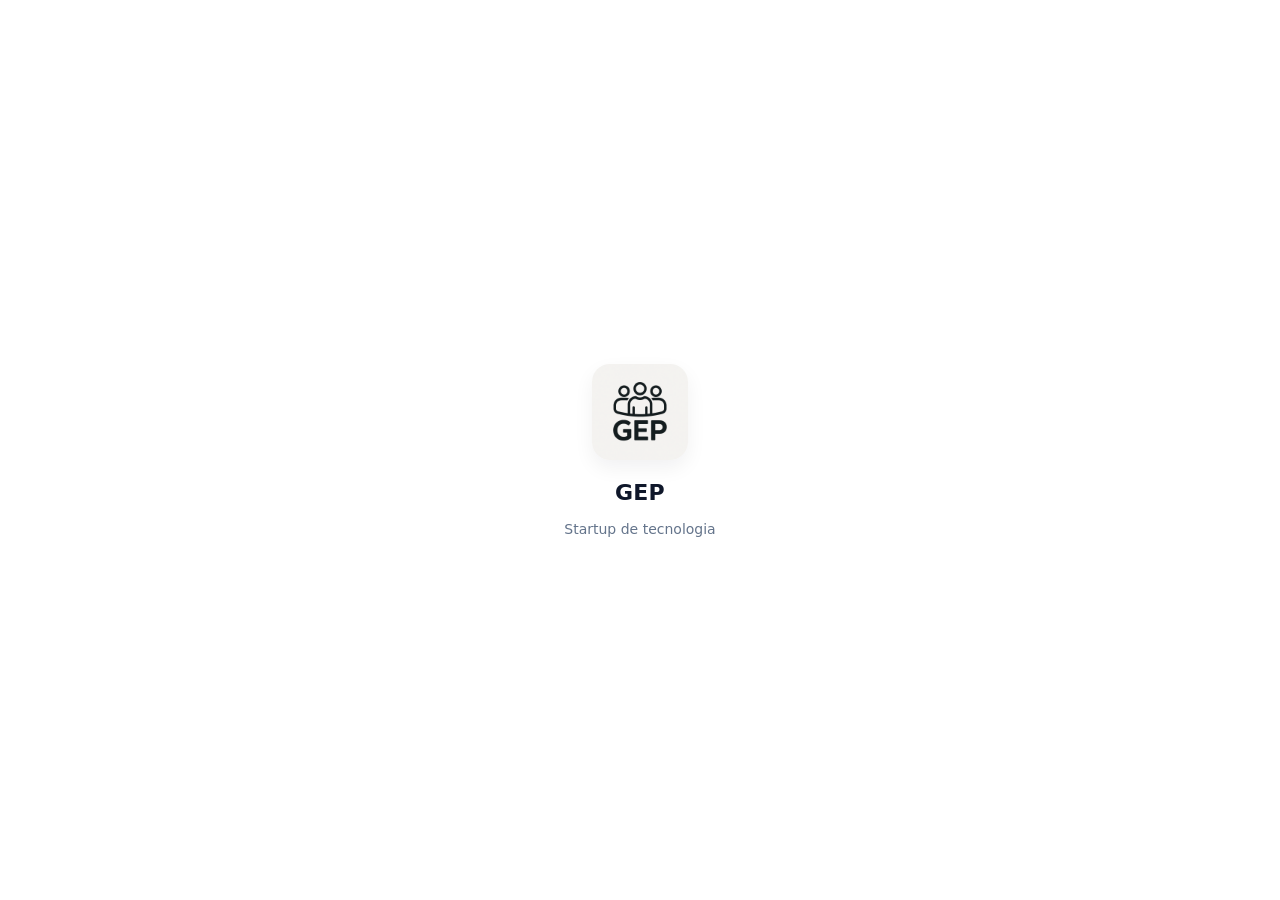
==== index.html @ e5775a27 "Criando layout inicial da GEP Layout simples com logo e CSS separado." ====
<!doctype html>
<html lang="pt-BR">
<head>
  <meta charset="utf-8" />
  <meta name="viewport" content="width=device-width,initial-scale=1" />
  <title>GEP</title>
  <link rel="stylesheet" href="gep-style.css">
</head>
<body>
  <div class="wrap">
    <div class="placeholder">
      <img src="logo.png" alt="GEP logo" class="logo-img">
      <h1 class="brand-name">GEP</h1>
      <p class="subtitle">Startup de tecnologia</p>
    </div>
  </div>
</body>
</html>
---- gep-style.css ----
/* gep-style.css */
*{box-sizing:border-box;margin:0;padding:0}
html,body{height:100%;font-family:Inter, system-ui, -apple-system, 'Segoe UI', Roboto, Arial, sans-serif;background:#ffffff;color:#0f172a}
.wrap{height:100vh;display:flex;align-items:center;justify-content:center;padding:20px}
.placeholder{display:flex;flex-direction:column;align-items:center;gap:14px;text-align:center}

.logo-img{
  width:96px;
  height:96px;
  border-radius:18px;
  object-fit:cover;
  display:block;
  box-shadow: 0 8px 20px rgba(15,23,42,0.06);
}


.brand-name{font-size:22px;letter-spacing:0.2px;margin-top:6px}
.subtitle{color:#64748b;font-size:14px;margin-top:2px}

/* responsividade */
@media (max-width:420px){
  .logo-img{width:76px;height:76px}
  .brand-name{font-size:20px}
  .subtitle{font-size:13px}
}
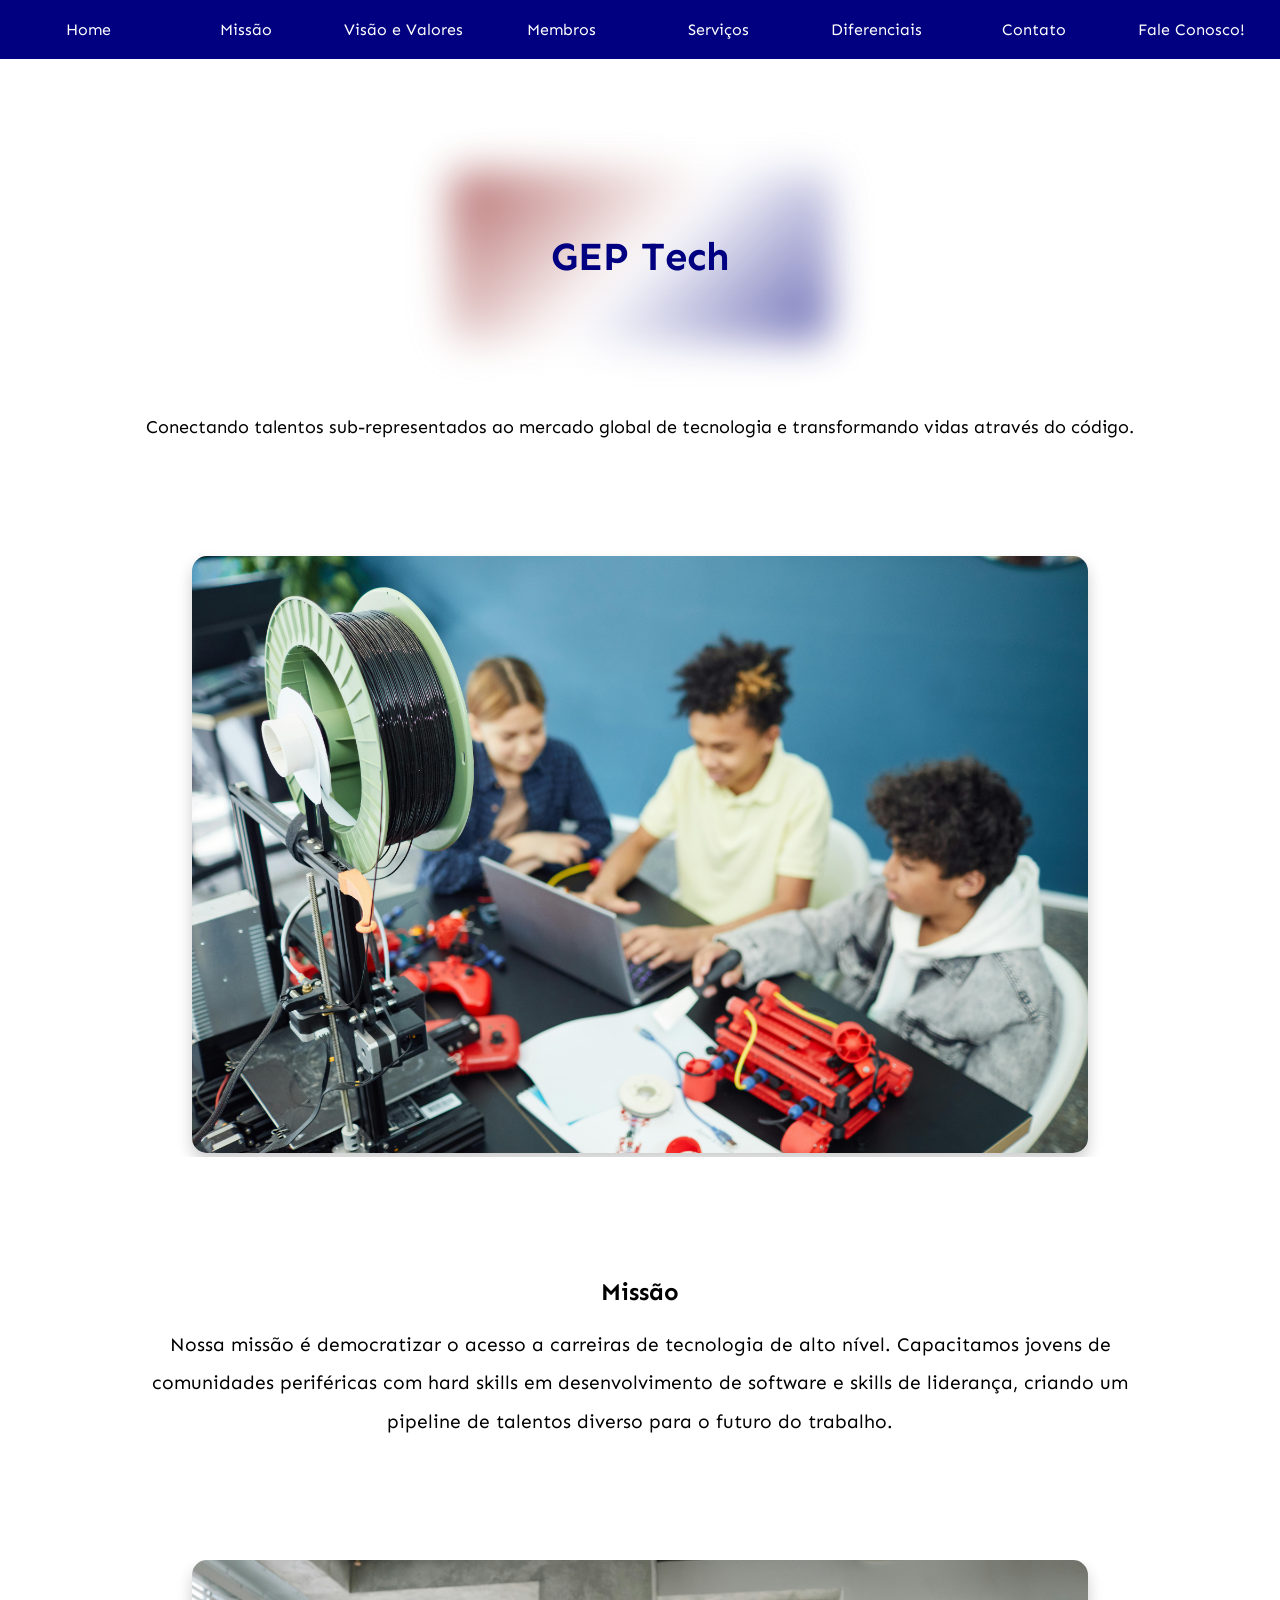
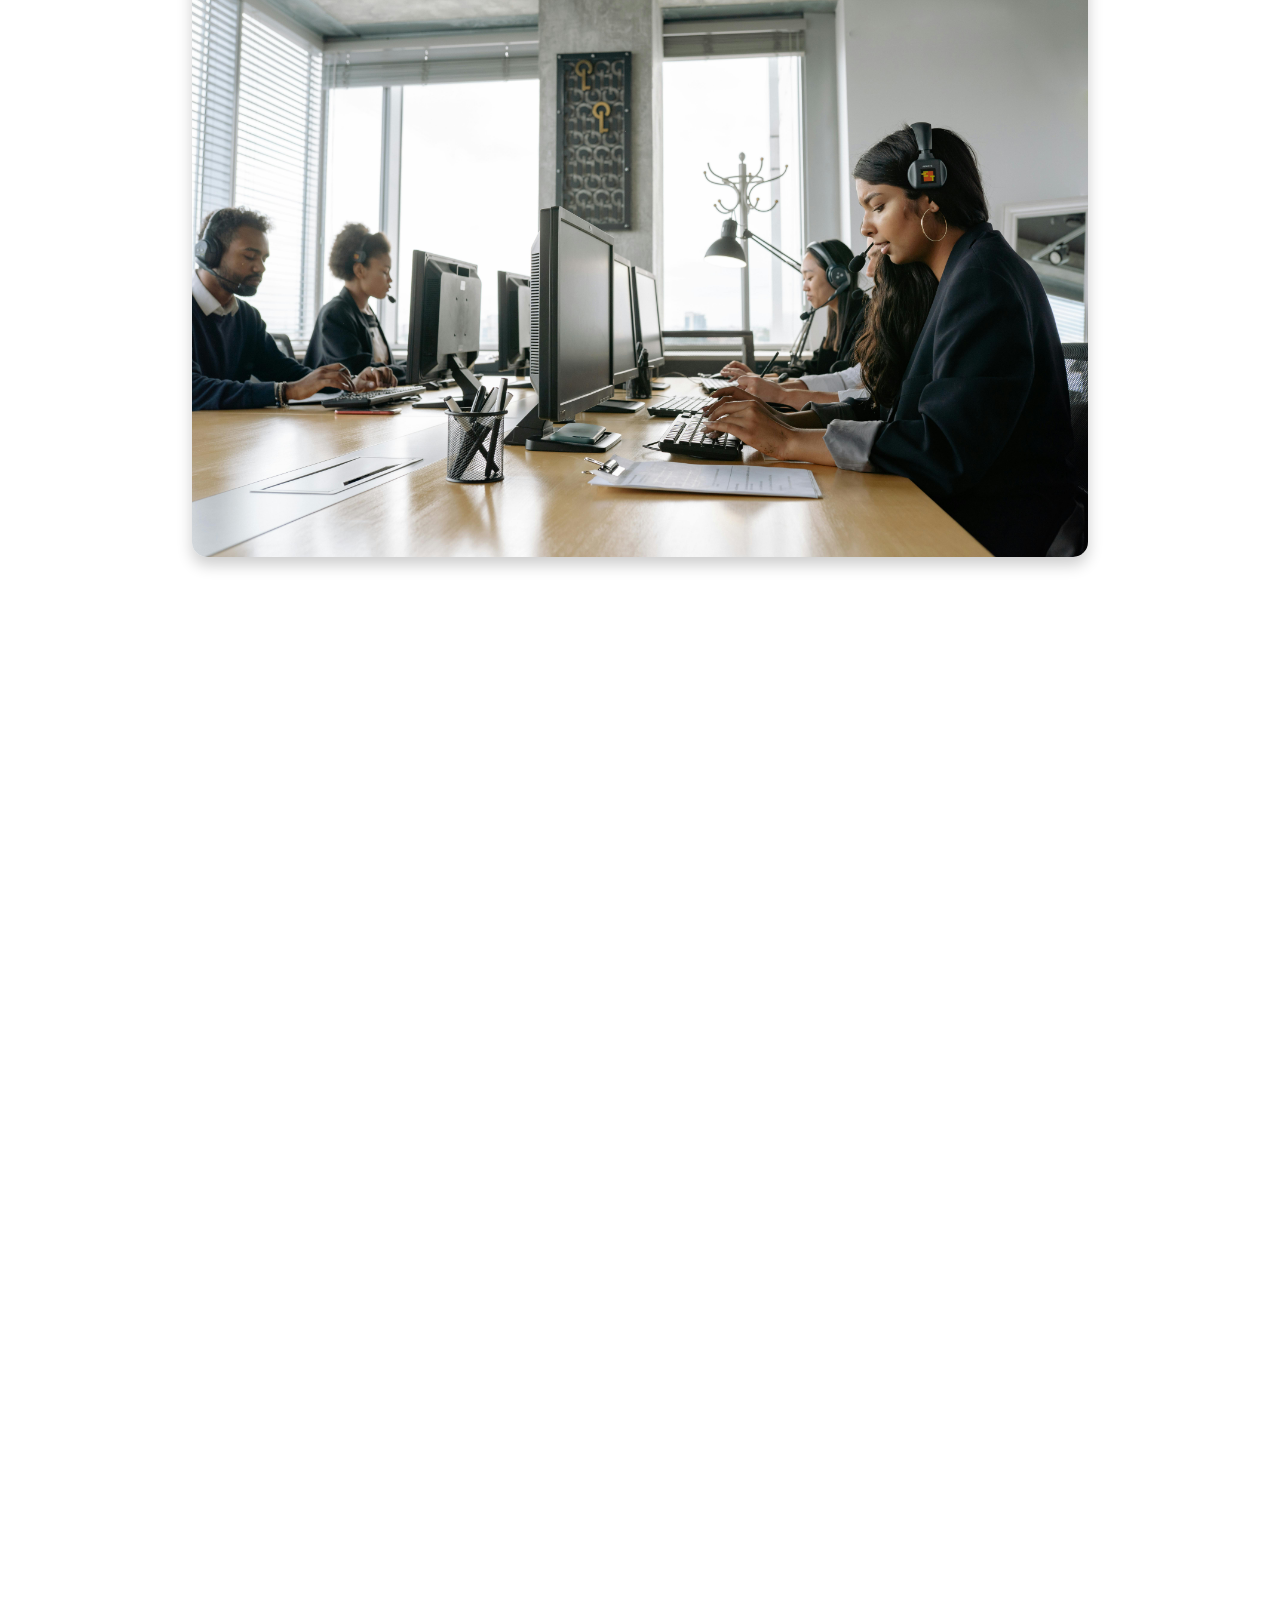
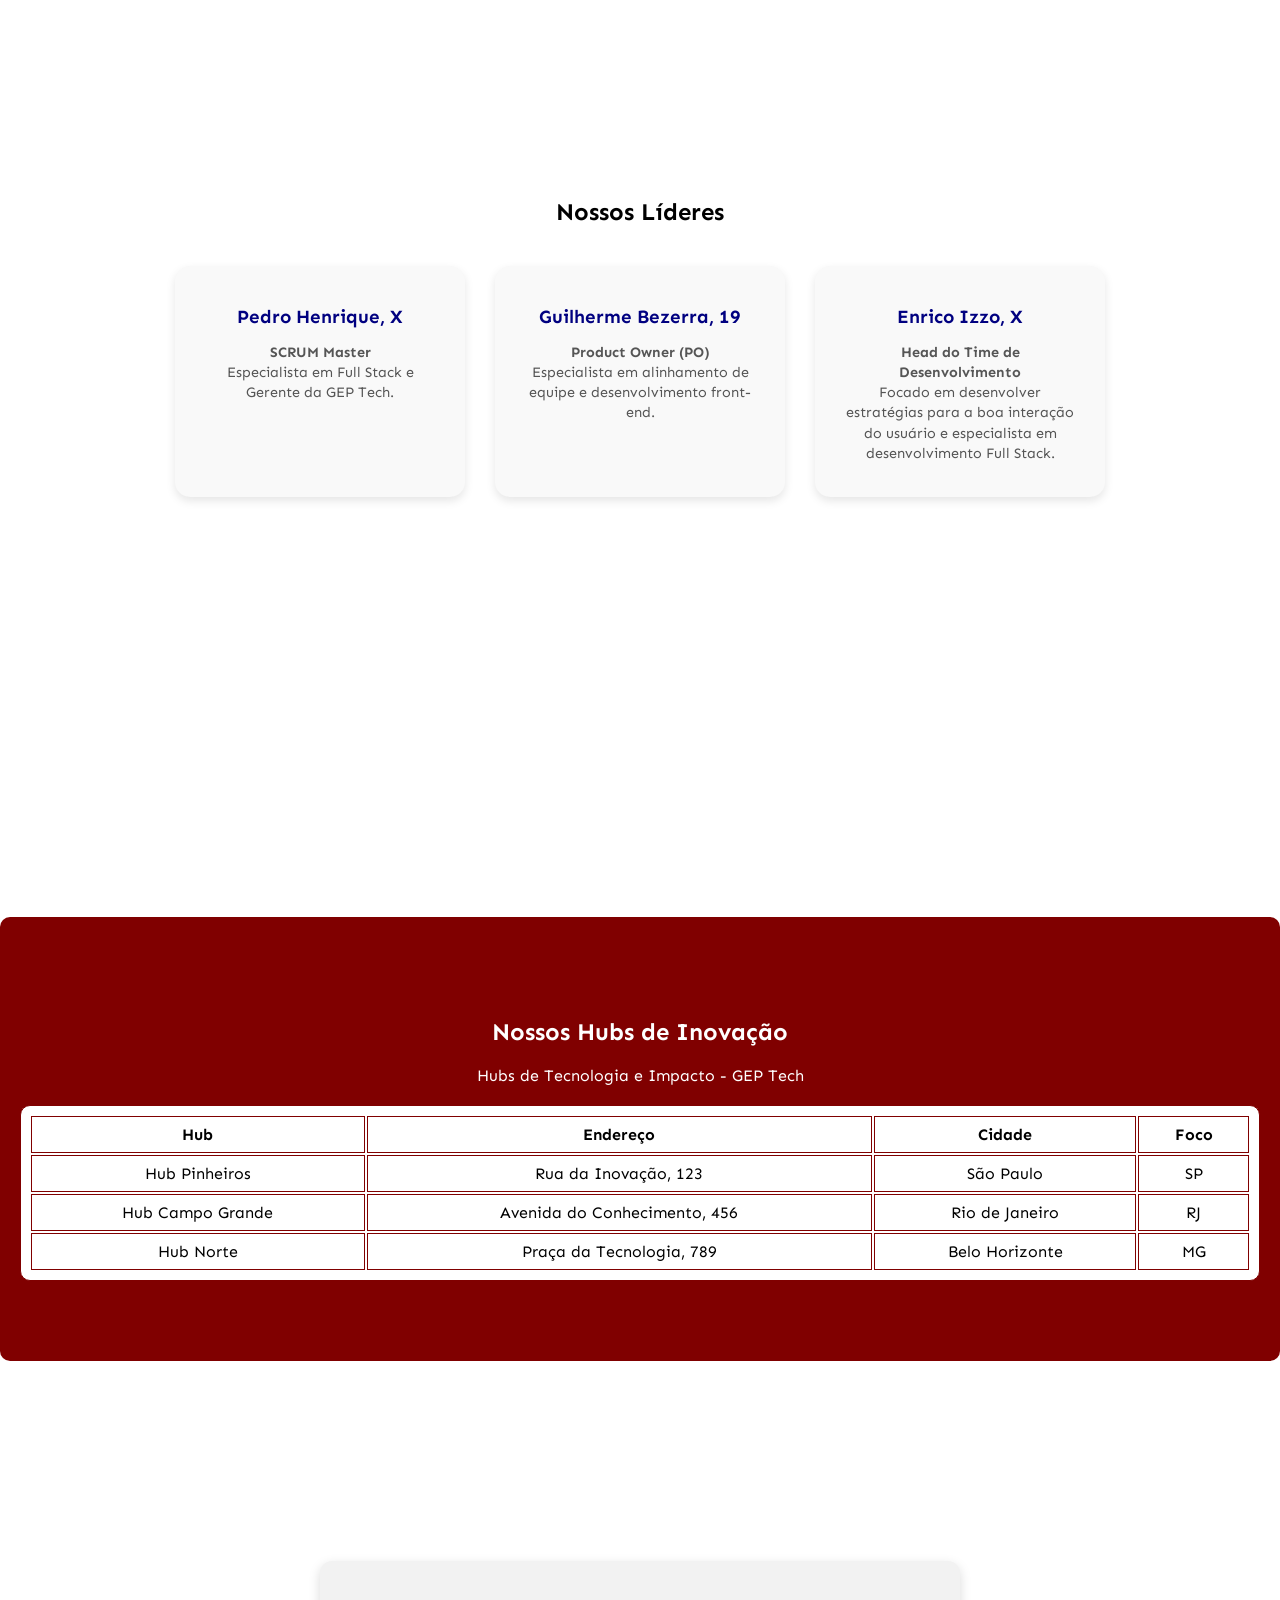
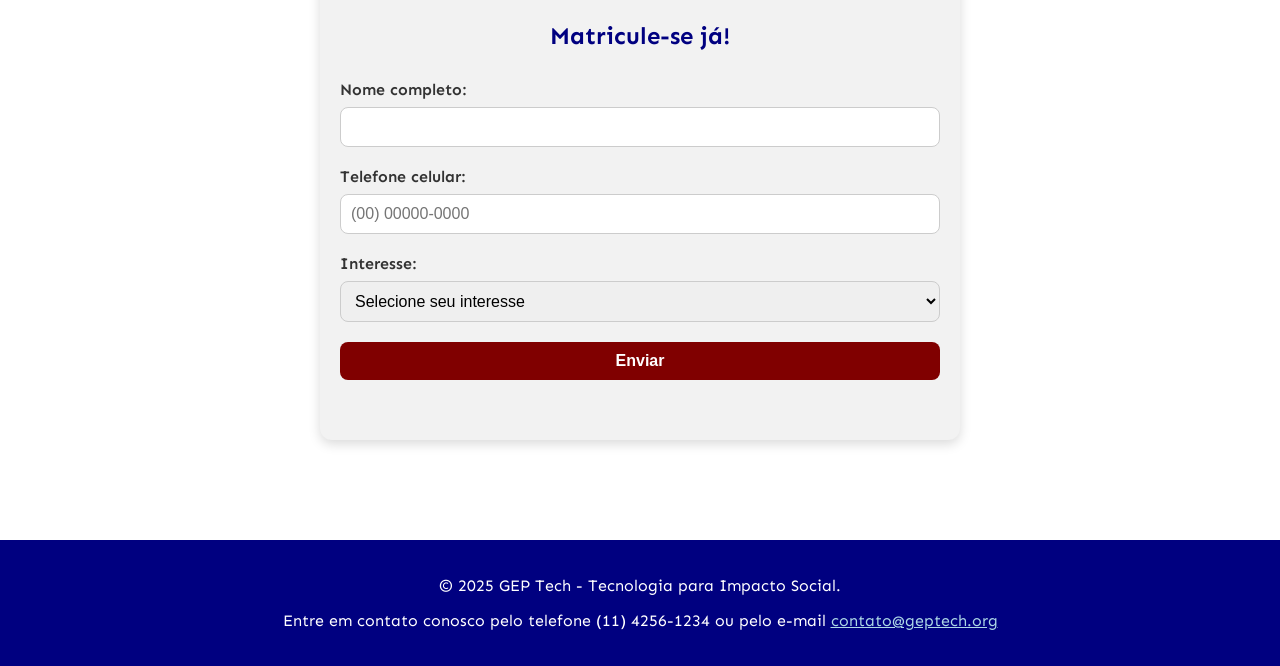
==== commit db7715e5: "Adição do PHP no backend Atualizações feitas no front-end, para a identificação de nossos valores e " ====
--- a/index.html
+++ b/index.html
@@ -1,18 +1,163 @@
-<!doctype html>
-<html lang="pt-BR">
+<!DOCTYPE html>
+<html lang="pt-br">
+
 <head>
-  <meta charset="utf-8" />
-  <meta name="viewport" content="width=device-width,initial-scale=1" />
-  <title>GEP</title>
-  <link rel="stylesheet" href="gep-style.css">
+    <meta charset="UTF-8" />
+    <meta name="viewport" content="width=device-width, initial-scale=1" />
+    <link href="https://fonts.googleapis.com/css2?family=Sen:wght@400..800&display=swap" rel="stylesheet" />
+    <link rel="stylesheet" href="estilos/css.css" />
+    <link rel="icon" href="imagens/logo.png" />
+    <title>GEP Tech</title>
 </head>
+
 <body>
-  <div class="wrap">
-    <div class="placeholder">
-      <img src="logo.png" alt="GEP logo" class="logo-img">
-      <h1 class="brand-name">GEP</h1>
-      <p class="subtitle">Startup de tecnologia</p>
-    </div>
-  </div>
+    <nav>
+        <ul>
+            <li><a href="#top">Home</a></li>
+            <li><a href="#mis">Missão</a></li>
+            <li><a href="#vis">Visão e Valores</a></li>
+            <li><a href="#mem">Membros</a></li>
+            <li><a href="#nos">Serviços</a></li>
+            <li><a href="#por">Diferenciais</a></li>
+            <li><a href="#con">Contato</a></li>
+            <li><a href="#formcontato">Fale Conosco!</a></li>
+        </ul>
+    </nav>
+    <main>
+        <header class="mainHeader" id="top">
+            <h1 class="tituloDecor">GEP Tech</h1>
+            <p>Conectando talentos sub-representados ao mercado global de tecnologia e transformando vidas através do
+                código.</p>
+        </header>
+
+        <section class="container">
+            <img src="imagens/imagem1.jpg" alt="Estudantes GEP" class="imgCheia">
+        </section>
+
+        <section class="txt fadeIn" id="mis">
+            <h2>Missão</h2>
+            <p>Nossa missão é democratizar o acesso a carreiras de tecnologia de alto nível. Capacitamos jovens de
+                comunidades periféricas com hard skills em desenvolvimento de software e skills de liderança, criando um
+                pipeline de talentos diverso para o futuro do trabalho.</p>
+        </section>
+
+        <section class="container">
+            <img src="imagens/imagem2.jpg" alt="Equipe GEP" class="imgCheia">
+        </section>
+
+        <div class="txt fadeIn" id="vis">
+            <h2>Visão</h2>
+            <p>Nós da GEP Tech seremos a maior plataforma de mobilidade social através da tecnologia na América Latina
+                até 2030. Comprometidos com o trabalho decente e inovação, construímos pontes sólidas entre o potencial
+                humano inexplorado e as oportunidades da economia digital global.</p>
+            <div class="carrosselCont">
+                <button class="btnAnt" aria-label="Anterior">◀</button>
+                <div class="carrosselVideos"></div>
+                <button class="btnProx" aria-label="Próximo">▶</button>
+            </div>
+        </div>
+
+        <div class="txt fadeIn" id="val">
+            <h2>Nossos Valores</h2>
+            <p><strong>Impacto Real:</strong>
+                Medimos sucesso por vidas transformadas.</p>
+            <p><strong>Inovação Inclusiva:</strong>
+                Tecnologia feita por todos, para todos.</p>
+            <p><strong>Comunidade:</strong>
+                Crescemos juntos, ninguém fica para trás.</p>
+        </div>
+
+        <section class="txt fadeIn" id="mem">
+            <h2>Nossos Líderes</h2>
+            <div class="membros-grid">
+                <div class="membro-card">
+                    <h3>Pedro Henrique, X</h3>
+                    <p><strong>SCRUM Master</strong><br>Especialista em Full Stack e Gerente da GEP Tech.</p>
+                </div>
+                <div class="membro-card">
+                    <h3>Guilherme Bezerra, 19</h3>
+                    <p><strong>Product Owner (PO)</strong><br>Especialista em alinhamento de equipe e desenvolvimento
+                        front-end.</p>
+                </div>
+                <div class="membro-card">
+                    <h3>Enrico Izzo, X</h3>
+                    <p><strong>Head do Time de Desenvolvimento</strong><br>Focado em desenvolver estratégias para a boa
+                        interação do usuário e especialista em desenvolvimento Full Stack.</p>
+                </div>
+            </div>
+        </section>
+
+        <div id="con" class="contato">
+            <h2>Nossos Hubs de Inovação</h2>
+            <table>
+                <caption>Hubs de Tecnologia e Impacto - GEP Tech</caption>
+                <tr>
+                    <th>Hub</th>
+                    <th>Endereço</th>
+                    <th>Cidade</th>
+                    <th>Foco</th>
+                </tr>
+                <tr>
+                    <td>Hub Pinheiros</td>
+                    <td>Rua da Inovação, 123</td>
+                    <td>São Paulo</td>
+                    <td>SP</td>
+                </tr>
+                <tr>
+                    <td>Hub Campo Grande</td>
+                    <td>Avenida do Conhecimento, 456</td>
+                    <td>Rio de Janeiro</td>
+                    <td>RJ</td>
+                </tr>
+                <tr>
+                    <td>Hub Norte</td>
+                    <td>Praça da Tecnologia, 789</td>
+                    <td>Belo Horizonte</td>
+                    <td>MG</td>
+                </tr>
+            </table>
+        </div>
+        <div class="formCont fadeIn" id="formcontato">
+            <h2>Matricule-se já!</h2>
+            <form action="submit.php" method="post">
+                <label for="nome">Nome completo:</label>
+                <input type="text" id="nome" name="nome" required>
+
+                <label for="telefone">Telefone celular:</label>
+                <input type="tel" id="telefone" name="telefone" placeholder="(00) 00000-0000" required>
+
+                <label for="unidade">Interesse:</label>
+                <select id="unidade" name="unidade" required>
+                    <option value="">Selecione seu interesse</option>
+                    <option value="parceria">Quero ser Parceiro/Investidor</option>
+                    <option value="aluno">Quero ser Aluno</option>
+                    <option value="mentor">Quero ser Mentor Voluntário</option>
+                </select>
+
+                <button type="submit" id="btnform">Enviar</button>
+            </form>
+        </div>
+        <footer>
+            <p>&copy; 2025 GEP Tech - Tecnologia para Impacto Social.</p>
+            <p>Entre em contato conosco pelo telefone (11) 4256-1234 ou pelo e-mail <a href="mailto:contato@geptech.org"
+                    class="emailLink">contato@geptech.org</a></p>
+        </footer>
+
+        <button id="topBtn" title="Voltar ao topo">↑</button>
+        <script src="scripts/jscript.js"></script>
+
+        <!-- Mensagens de sucesso/erro após envio -->
+        <script>
+          const params = new URLSearchParams(window.location.search);
+          if (params.get('success') === '1') {
+            alert('Formulário enviado com sucesso! Entraremos em contato em breve.');
+            history.replaceState(null, '', location.pathname);
+          }
+          if (params.get('error')) {
+            alert(decodeURIComponent(params.get('error')));
+            history.replaceState(null, '', location.pathname);
+          }
+        </script>
 </body>
+
 </html>
--- a/estilos/css.css
+++ b/estilos/css.css
@@ -0,0 +1,408 @@
+html,
+body {
+    font-family: 'Sen', sans-serif;
+    margin: 0;
+    padding: 0;
+}
+
+main {
+    padding-top: 55px;
+}
+
+nav {
+    position: fixed;
+    top: 0;
+    left: 0;
+    width: 100%;
+    z-index: 1000;
+}
+
+nav ul {
+    list-style: none;
+    display: flex;
+    flex-wrap: wrap;
+    justify-content: center;
+    background-color: navy;
+    padding: 15px;
+    margin: 0;
+    gap: 10px;
+}
+
+nav ul li {
+    flex: 1;
+    text-align: center;
+}
+
+nav ul li a {
+    color: white;
+    text-decoration: none;
+    padding: 5px 10px;
+    display: inline-block;
+}
+
+nav ul li a:hover {
+    background-color: lightskyblue;
+    color: whitesmoke;
+    box-shadow: 0 0 10px whitesmoke;
+    border-radius: 5px;
+    transition: all 0.3s ease;
+}
+
+.mainHeader {
+    text-align: center;
+    padding: 100px;
+}
+
+.tituloDecor {
+    position: relative;
+    display: inline-block;
+    padding: 50px 60px;
+    color: navy;
+    font-weight: bold;
+    font-size: 2.5em;
+    z-index: 1;
+}
+
+.tituloDecor::before {
+    content: "";
+    position: absolute;
+    top: -10px;
+    left: -40px;
+    right: -40px;
+    bottom: -10px;
+    background: linear-gradient(135deg, maroon, white, navy);
+    z-index: -1;
+    filter: blur(20px);
+    opacity: 0.6;
+    border-radius: 15px;
+    animation: pulseGlow 4s infinite;
+}
+
+@keyframes pulseGlow {
+
+    0%,
+    100% {
+        transform: scale(1);
+        opacity: 0.6;
+    }
+
+    50% {
+        transform: scale(1.05);
+        opacity: 0.9;
+    }
+}
+
+.mainHeader p {
+    padding-top: 40px;
+    color: black;
+    font-size: large;
+}
+
+.container {
+    width: 70vw;
+    margin: 0 auto;
+    padding: 0;
+    text-align: center;
+}
+
+.imgCheia {
+    width: 100%;
+    height: auto;
+    border-radius: 15px;
+    box-shadow: 0 8px 15px rgba(0, 0, 0, 0.2);
+    transition: transform 0.3s ease, box-shadow 0.3s ease;
+}
+
+.imgCheia:hover {
+    transform: scale(1.05);
+    box-shadow: 0 12px 25px rgba(0, 0, 0, 0.35);
+}
+
+.txt {
+    padding: 100px 40px;
+    background-color: white;
+    color: black;
+    text-align: center;
+}
+
+.txt p {
+    padding: 0 100px;
+    line-height: 2.0;
+    font-size: 1.2em;
+    text-align: center;
+}
+
+.carrosselCont {
+    display: flex;
+    align-items: center;
+    justify-content: center;
+    gap: 15px;
+    margin-top: 30px;
+    margin-bottom: -70px;
+}
+
+.carrosselVideos {
+    width: 420px;
+    min-height: 300px;
+    position: relative;
+    overflow: hidden;
+    border-radius: 10px;
+    padding: 15px;
+    line-height: 0;
+}
+
+.slide {
+    display: flex;
+    flex-direction: column;
+    align-items: center;
+    position: absolute;
+    width: 100%;
+    top: 0;
+    left: 0;
+    opacity: 0;
+    transform: scale(0.95);
+    transition: opacity 0.6s ease-in-out, transform 0.6s ease-in-out;
+    padding: 0;
+    margin: 0;
+    line-height: 0;
+    overflow: hidden;
+}
+
+.slide.ativo {
+    opacity: 1;
+    transform: scale(1);
+    z-index: 1;
+}
+
+.slide video {
+    display: block;
+    width: 100%;
+    height: 225px;
+    object-fit: cover;
+    border-radius: 8px;
+    background-color: black;
+    margin: 0;
+    padding: 0;
+}
+
+.slide p {
+    margin-top: 20px;
+    color: black;
+    font-weight: 600;
+    font-size: large;
+}
+
+.btnAnt,
+.btnProx {
+    background-color: transparent;
+    color: maroon;
+    border: none;
+    font-size: 2.5rem;
+    cursor: pointer;
+    transition: transform 0.2s;
+    margin-bottom: 100px;
+}
+
+.btnAnt:hover,
+.btnProx:hover {
+    transform: scale(1.2);
+    color: navy;
+}
+
+.contato {
+    background-color: maroon;
+    color: white;
+    border-radius: 10px;
+    padding: 80px 20px;
+    text-align: center;
+    margin: 300px auto 200px auto;
+}
+
+caption {
+    color: white;
+    margin-bottom: 20px;
+}
+
+table {
+    width: 100%;
+    border-radius: 10px;
+    border-collapse: separate;
+    background-color: white;
+    color: black;
+}
+
+table,
+th,
+td {
+    border: 1px solid maroon;
+    padding: 8px;
+    text-align: center;
+}
+
+.formCont {
+    background-color: #f2f2f2;
+    padding: 40px 20px;
+    margin: 0 auto 100px auto;
+    max-width: 600px;
+    border-radius: 12px;
+    box-shadow: 0 4px 12px rgba(0, 0, 0, 0.15);
+    text-align: left;
+}
+
+.formCont h2 {
+    text-align: center;
+    color: navy;
+    margin-bottom: 30px;
+}
+
+.formCont label {
+    display: block;
+    margin-bottom: 8px;
+    font-weight: 600;
+    color: #333;
+}
+
+.formCont button,
+.formCont input,
+.formCont select {
+    width: 100%;
+    padding: 10px;
+    margin-bottom: 20px;
+    border: 1px solid #ccc;
+    border-radius: 8px;
+    font-size: 1em;
+    box-sizing: border-box;
+}
+
+.formCont button {
+    background-color: maroon;
+    color: white;
+    font-weight: bold;
+    border: none;
+    cursor: pointer;
+    transition: background-color 0.3s ease;
+}
+
+.formCont button:hover {
+    background-color: navy;
+}
+
+footer {
+    text-align: center;
+    padding: 20px;
+    background-color: navy;
+    color: white;
+}
+
+.emailLink {
+    color: lightblue;
+    text-decoration: underline;
+}
+
+#topBtn {
+    display: none;
+    position: fixed;
+    bottom: 30px;
+    right: 30px;
+    z-index: 100;
+    background-color: maroon;
+    color: white;
+    border: none;
+    padding: 10px 15px;
+    border-radius: 5px;
+    cursor: pointer;
+    transition: opacity 0.3s ease, transform 0.3s ease;
+}
+
+#topBtn:hover {
+    transform: scale(1.1);
+}
+
+.fadeIn {
+    opacity: 0;
+    transform: translateY(30px);
+    transition: opacity 0.6s ease, transform 0.6s ease;
+}
+
+.fadeIn.visible {
+    opacity: 1;
+    transform: translateY(0);
+}
+
+@media (max-width: 768px) {
+    nav ul {
+        gap: 15px;
+    }
+
+    nav ul li {
+        width: 20%;
+        float: left;
+        border-radius: 10px;
+        transition: background-color 5s;
+    }
+
+    .txt p {
+        padding: 0 20px;
+        font-size: 1.1em;
+    }
+
+    .formCont input,
+    .formCont select {
+        font-size: 0.9em;
+    }
+
+    .slide video {
+        height: 200px;
+    }
+}
+
+/* Members Section Styles */
+.membros-grid {
+    display: flex;
+    justify-content: center;
+    gap: 30px;
+    flex-wrap: wrap;
+    padding: 20px;
+}
+
+.membro-card {
+    background-color: #f9f9f9;
+    border-radius: 15px;
+    padding: 20px;
+    width: 250px;
+    text-align: center;
+    box-shadow: 0 4px 10px rgba(0, 0, 0, 0.1);
+    transition: transform 0.3s ease;
+}
+
+.membro-card:hover {
+    transform: translateY(-10px);
+}
+
+.img-membro {
+    width: 150px;
+    height: 150px;
+    border-radius: 50%;
+    object-fit: cover;
+    margin-bottom: 15px;
+    border: 3px solid maroon;
+}
+
+.membro-card h3 {
+    color: navy;
+    margin-bottom: 5px;
+}
+
+.membro-card p {
+    font-size: 0.9em;
+    padding: 0 10px;
+    color: #555;
+    line-height: 1.4;
+}
+
+@media (max-width: 768px) {
+    .membros-grid {
+        flex-direction: column;
+        align-items: center;
+    }
+}
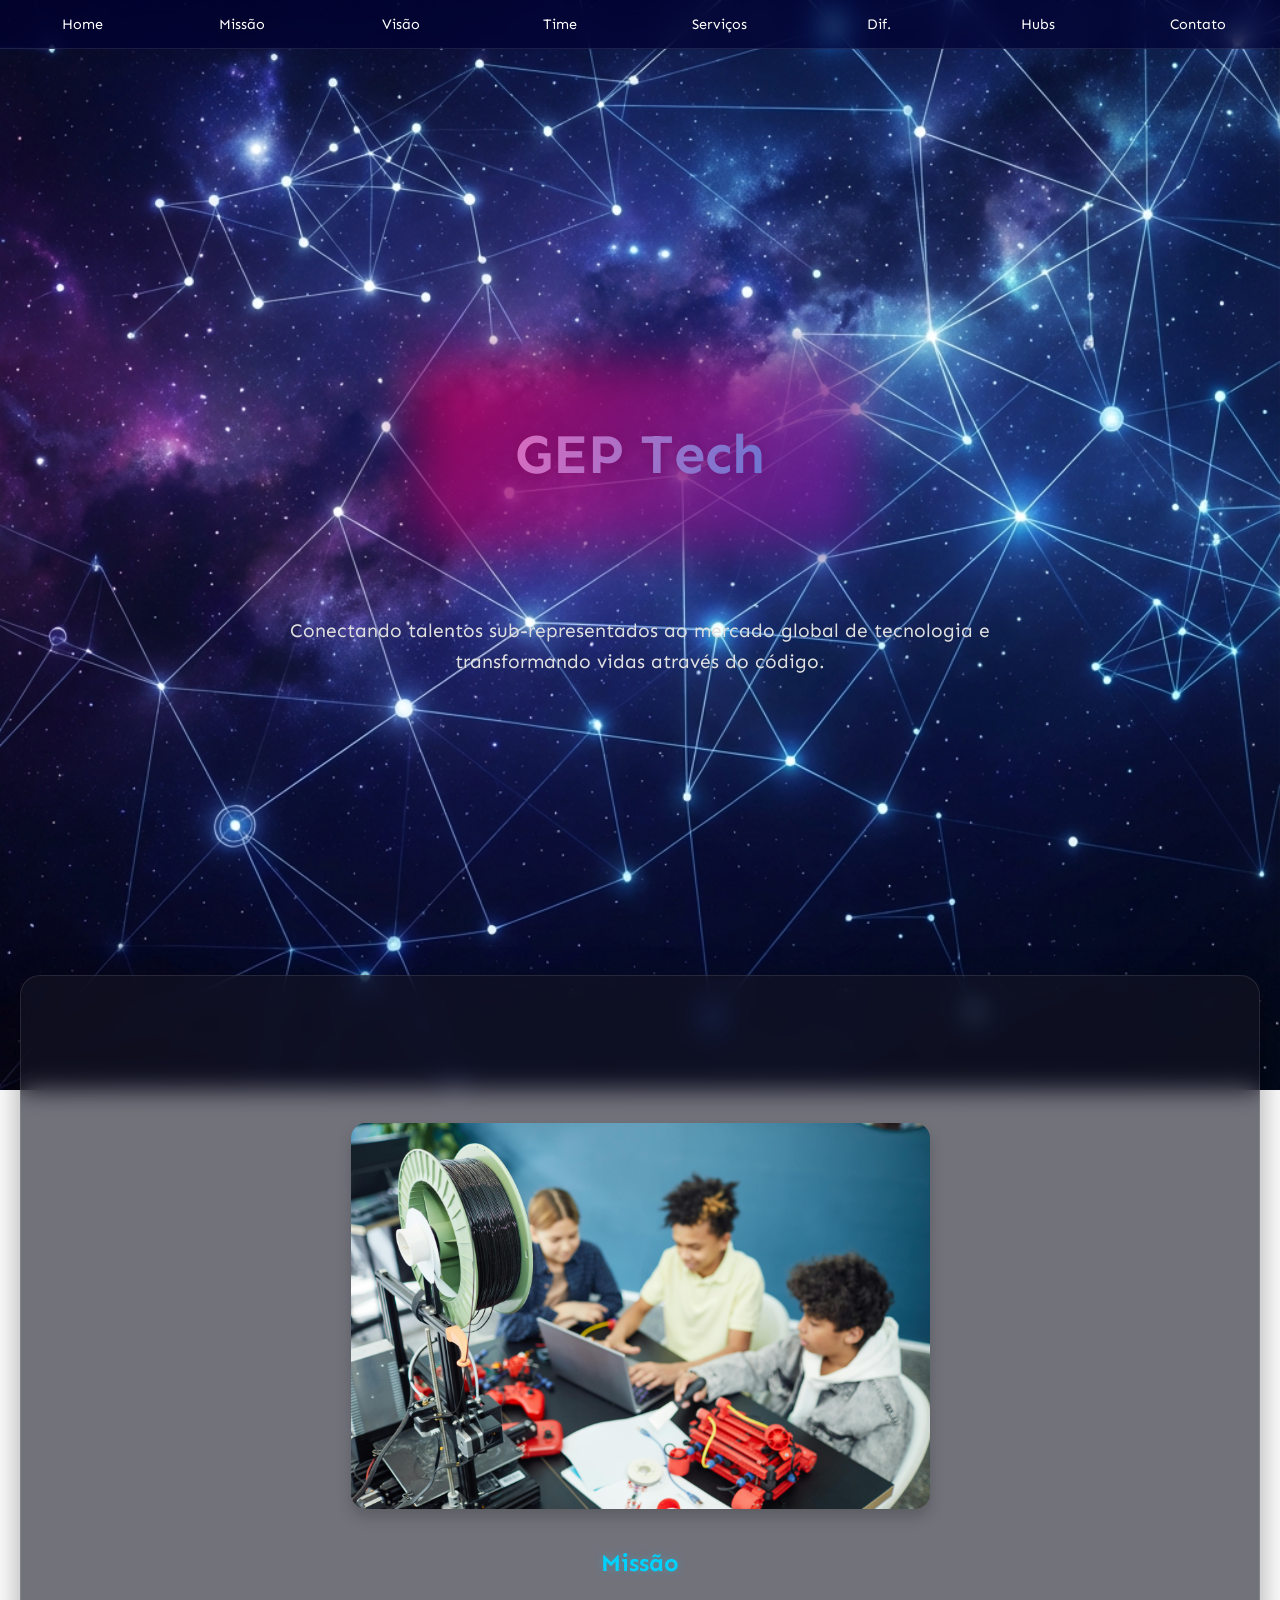
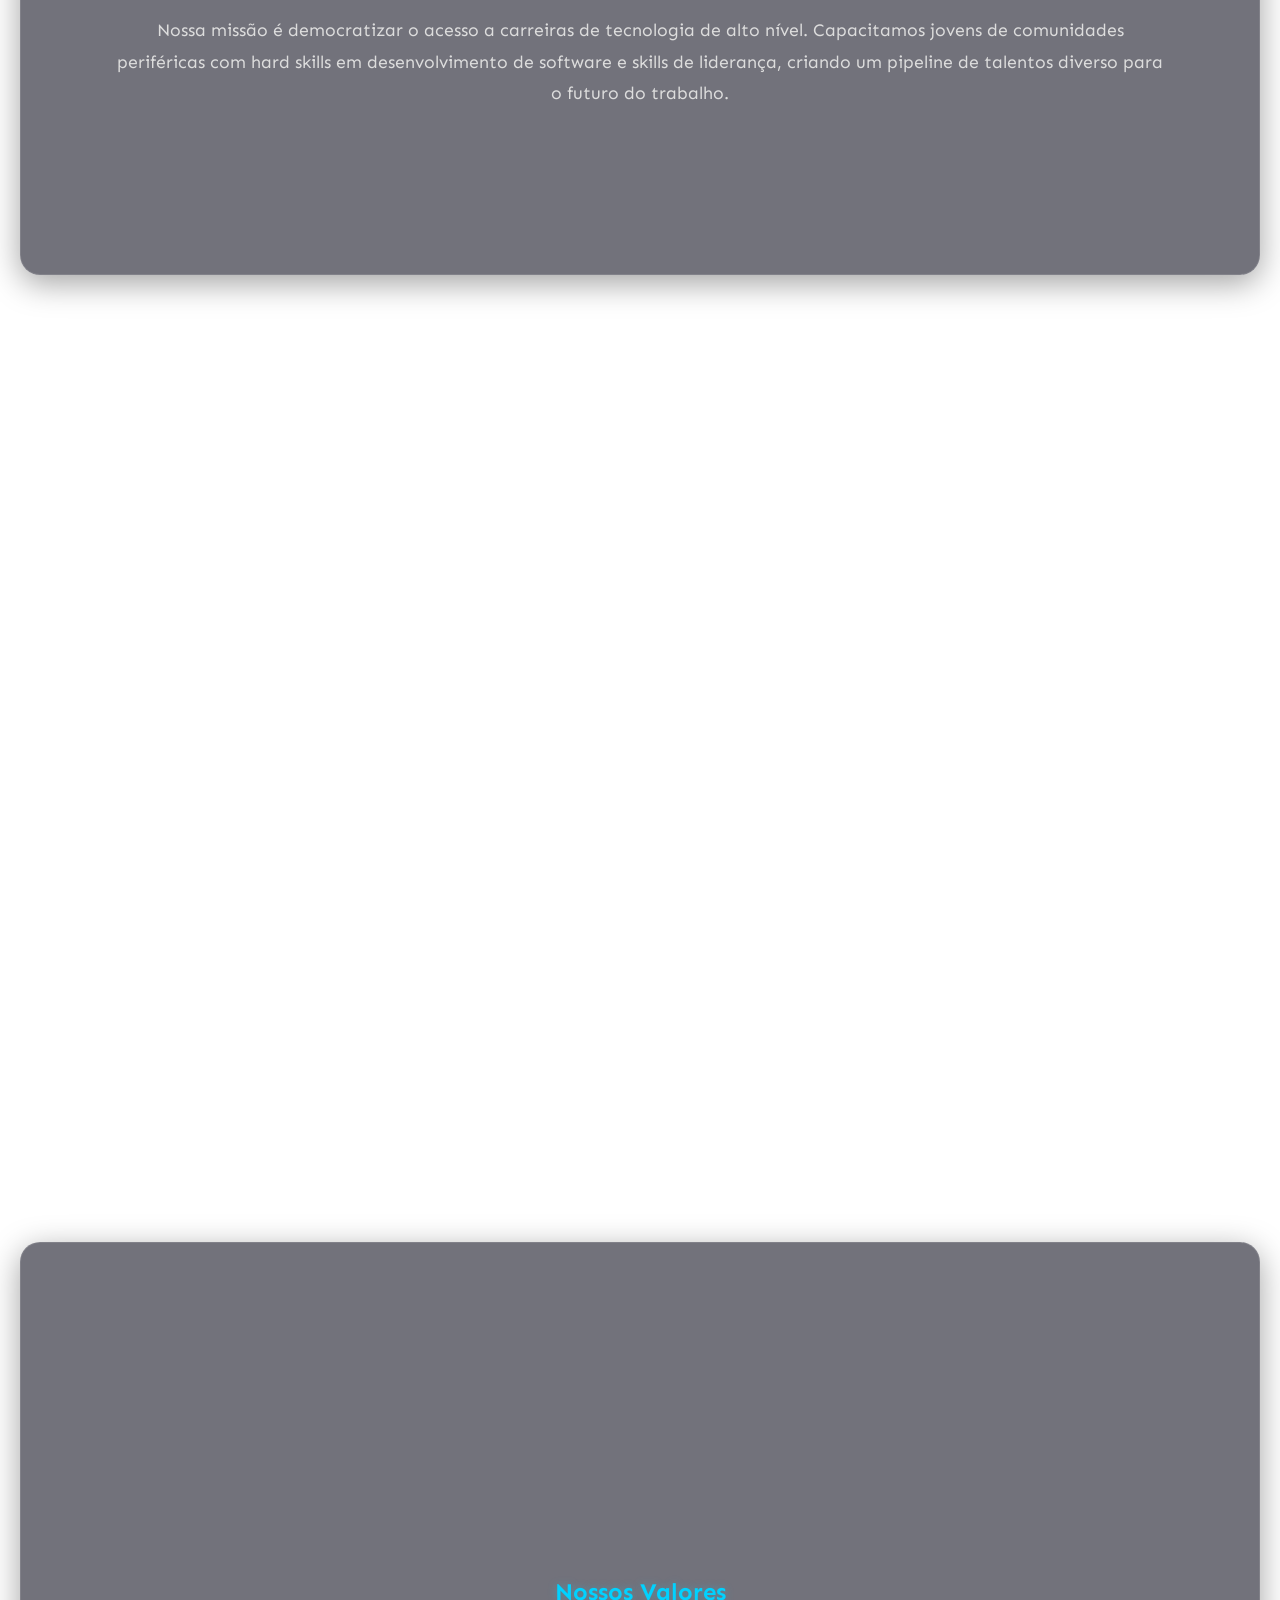
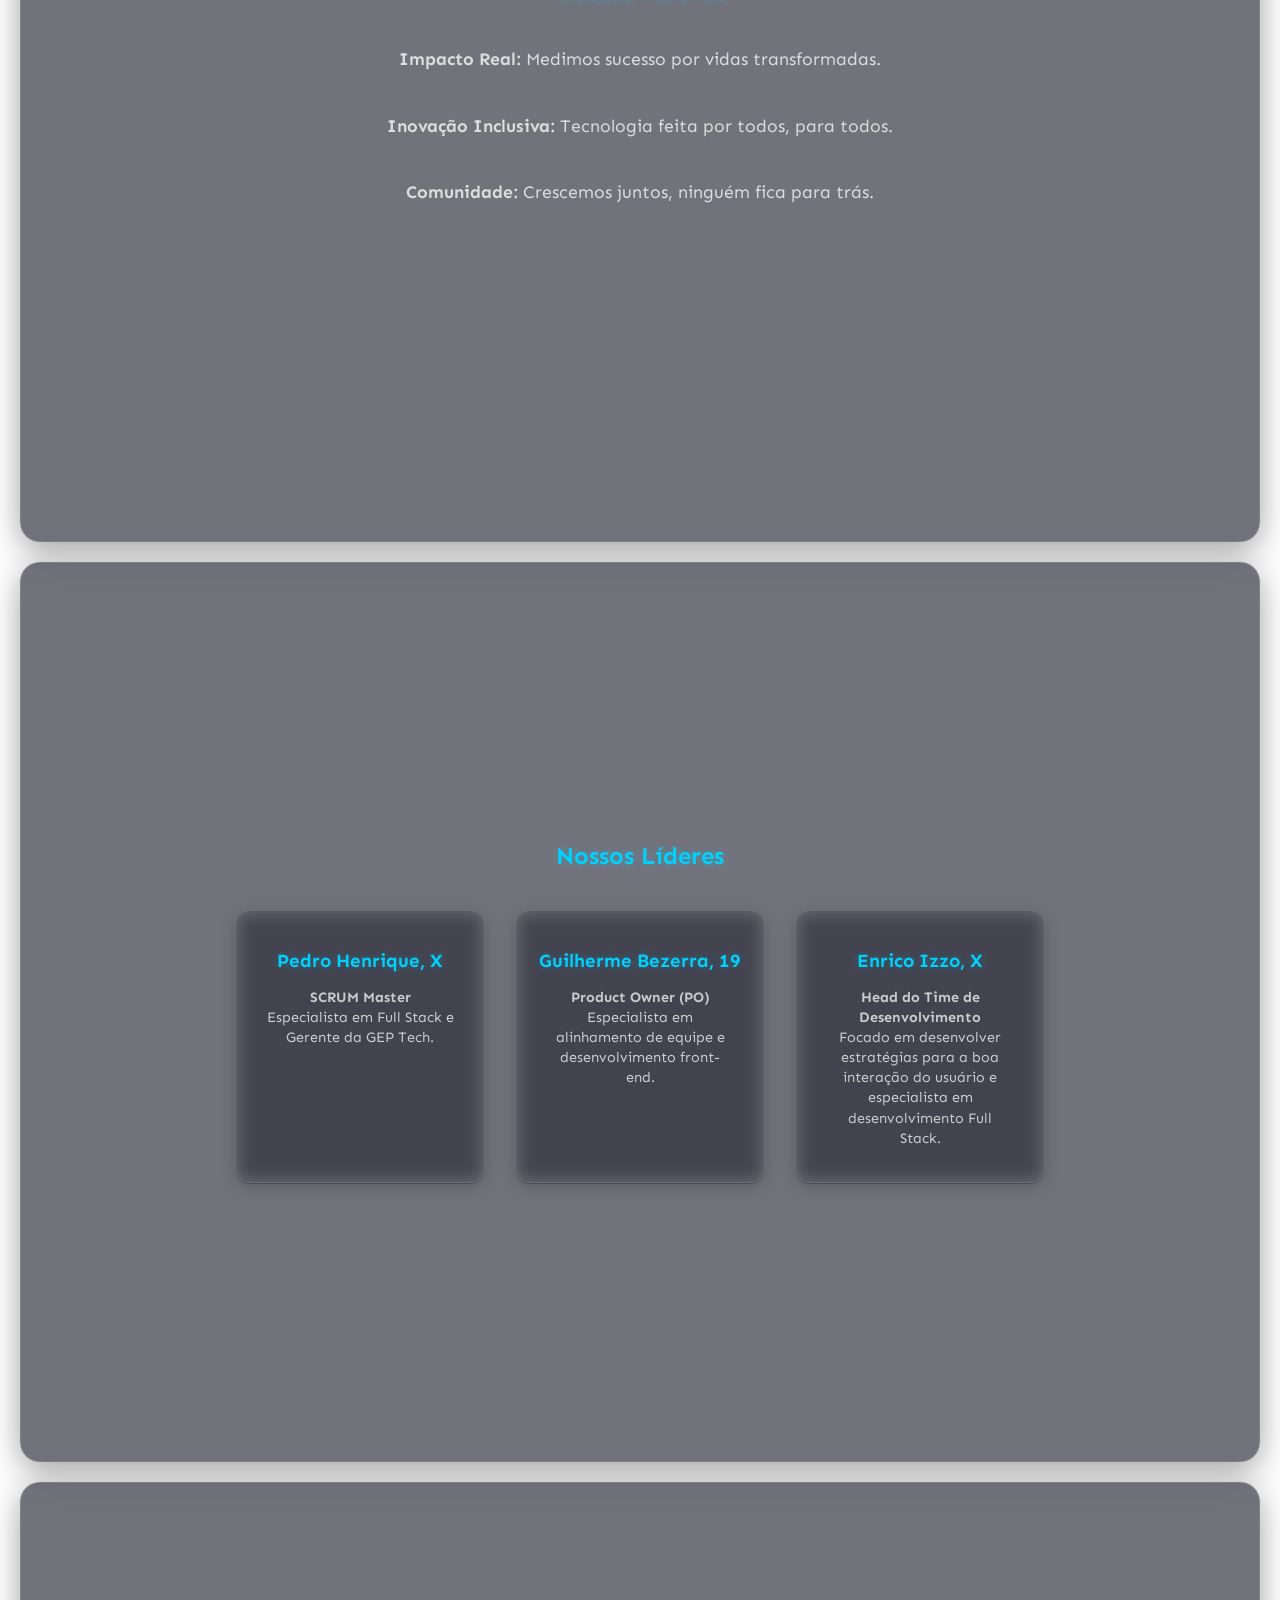
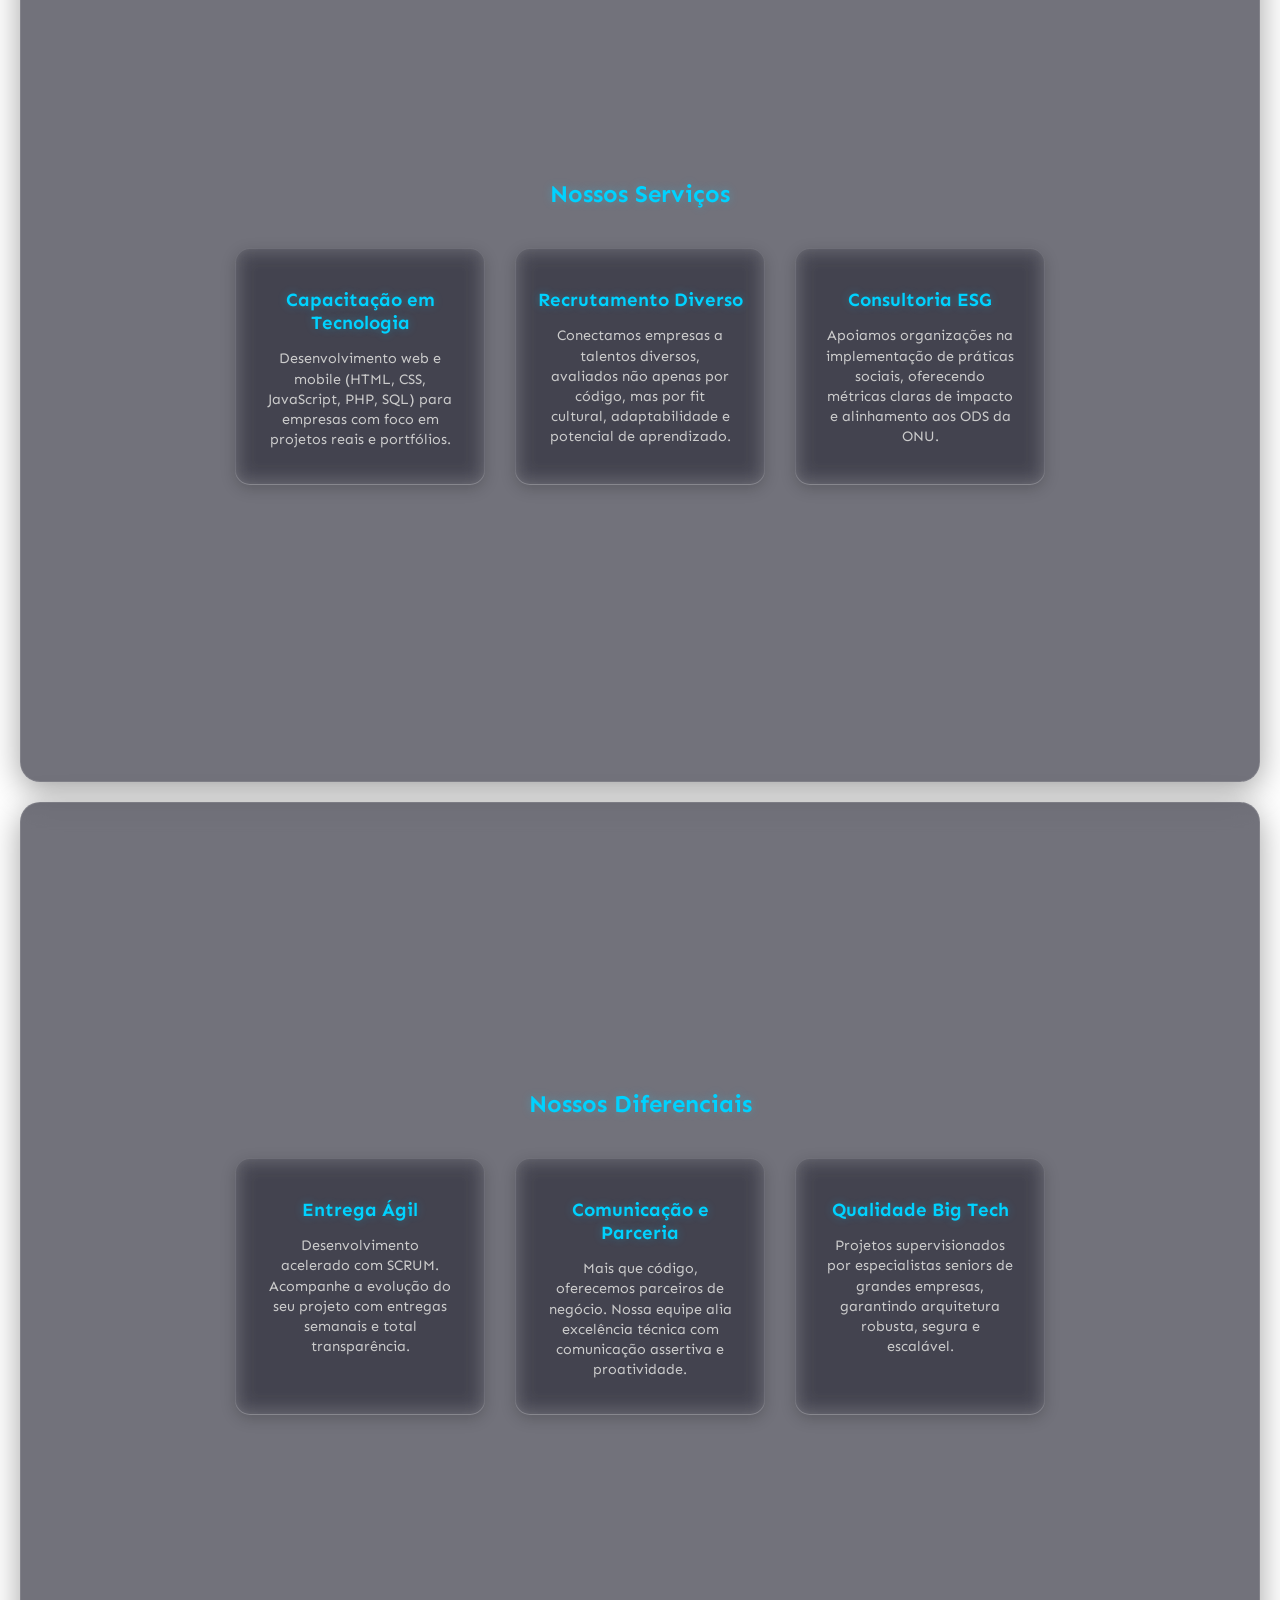
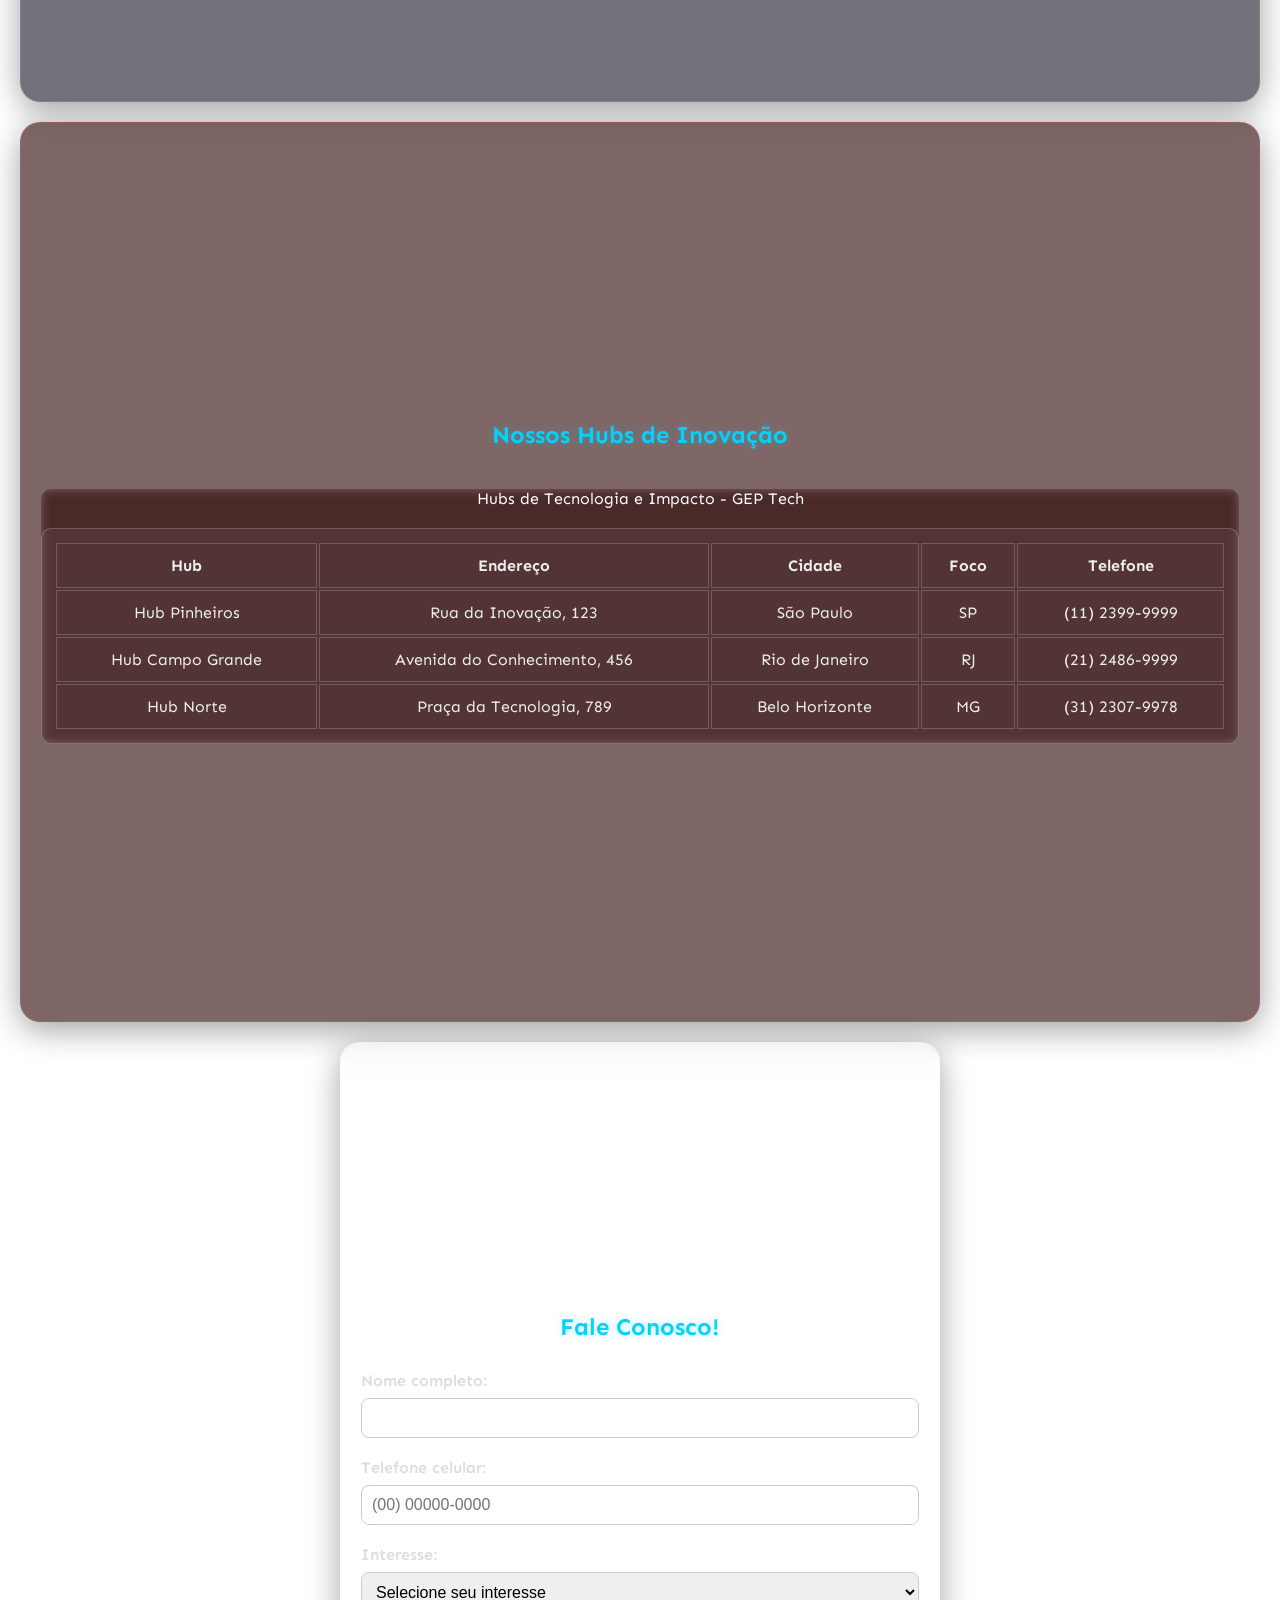
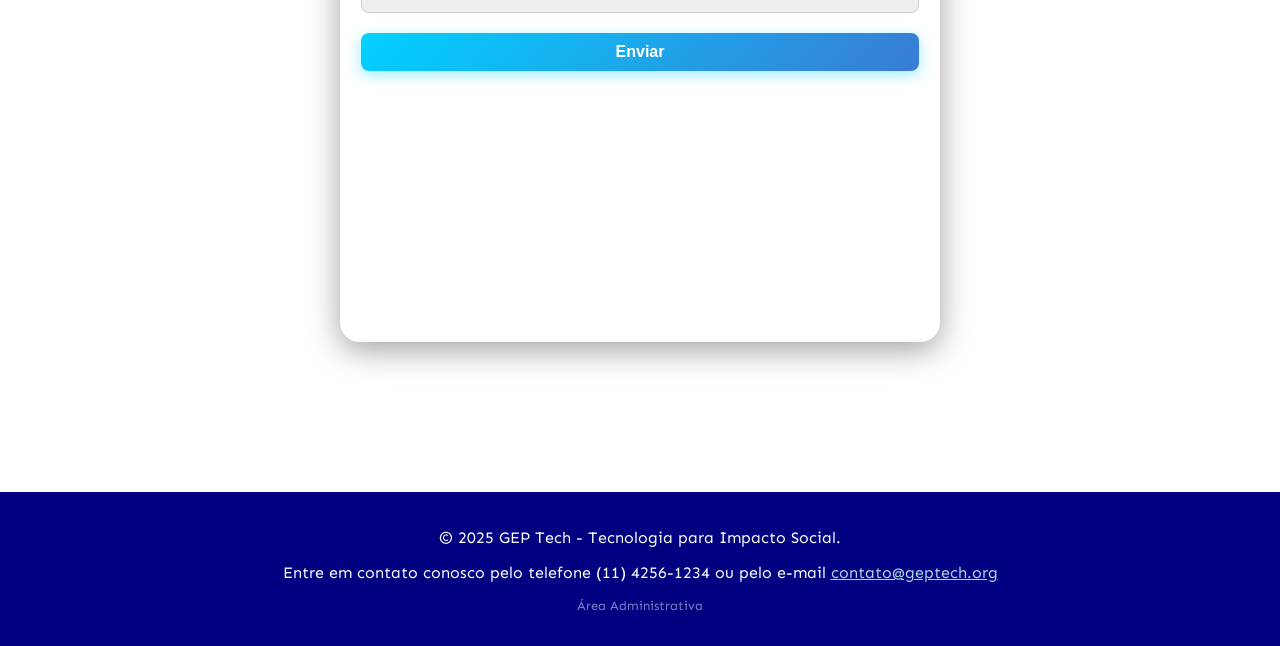
==== commit 4f4c674d: "atualizações estéticas no front" ====
--- a/index.html
+++ b/index.html
@@ -15,12 +15,12 @@
         <ul>
             <li><a href="#top">Home</a></li>
             <li><a href="#mis">Missão</a></li>
-            <li><a href="#vis">Visão e Valores</a></li>
-            <li><a href="#mem">Membros</a></li>
+            <li><a href="#vis">Visão</a></li>
+            <li><a href="#mem">Time</a></li>
             <li><a href="#nos">Serviços</a></li>
-            <li><a href="#por">Diferenciais</a></li>
-            <li><a href="#con">Contato</a></li>
-            <li><a href="#formcontato">Fale Conosco!</a></li>
+            <li><a href="#por">Dif.</a></li>
+            <li><a href="#con">Hubs</a></li>
+            <li><a href="#formcontato">Contato</a></li>
         </ul>
     </nav>
     <main>
@@ -30,22 +30,18 @@
                 código.</p>
         </header>
 
-        <section class="container">
+
+
+        <section class="txt fadeIn" id="mis">
             <img src="imagens/imagem1.jpg" alt="Estudantes GEP" class="imgCheia">
-        </section>
-
-        <section class="txt fadeIn" id="mis">
             <h2>Missão</h2>
             <p>Nossa missão é democratizar o acesso a carreiras de tecnologia de alto nível. Capacitamos jovens de
                 comunidades periféricas com hard skills em desenvolvimento de software e skills de liderança, criando um
                 pipeline de talentos diverso para o futuro do trabalho.</p>
         </section>
 
-        <section class="container">
+        <div class="txt fadeIn" id="vis">
             <img src="imagens/imagem2.jpg" alt="Equipe GEP" class="imgCheia">
-        </section>
-
-        <div class="txt fadeIn" id="vis">
             <h2>Visão</h2>
             <p>Nós da GEP Tech seremos a maior plataforma de mobilidade social através da tecnologia na América Latina
                 até 2030. Comprometidos com o trabalho decente e inovação, construímos pontes sólidas entre o potencial
@@ -87,6 +83,48 @@
             </div>
         </section>
 
+        <section class="txt fadeIn" id="nos">
+            <h2>Nossos Serviços</h2>
+            <div class="membros-grid">
+                <div class="membro-card">
+                    <h3>Capacitação em Tecnologia</h3>
+                    <p>Desenvolvimento web e mobile (HTML, CSS, JavaScript, PHP, SQL) para empresas com foco em
+                        projetos reais e portfólios.</p>
+                </div>
+                <div class="membro-card">
+                    <h3>Recrutamento Diverso</h3>
+                    <p>Conectamos empresas a talentos diversos, avaliados não apenas por código, mas por fit cultural,
+                        adaptabilidade e potencial de aprendizado.</p>
+                </div>
+                <div class="membro-card">
+                    <h3>Consultoria ESG</h3>
+                    <p>Apoiamos organizações na implementação de práticas sociais, oferecendo métricas claras de impacto
+                        e alinhamento aos ODS da ONU.</p>
+                </div>
+            </div>
+        </section>
+
+        <section class="txt fadeIn" id="por">
+            <h2>Nossos Diferenciais</h2>
+            <div class="membros-grid">
+                <div class="membro-card">
+                    <h3>Entrega Ágil</h3>
+                    <p>Desenvolvimento acelerado com SCRUM. Acompanhe a evolução do seu projeto com entregas semanais e
+                        total transparência.</p>
+                </div>
+                <div class="membro-card">
+                    <h3>Comunicação e Parceria</h3>
+                    <p>Mais que código, oferecemos parceiros de negócio. Nossa equipe alia excelência técnica com
+                        comunicação assertiva e proatividade.</p>
+                </div>
+                <div class="membro-card">
+                    <h3>Qualidade Big Tech</h3>
+                    <p>Projetos supervisionados por especialistas seniors de grandes empresas, garantindo arquitetura
+                        robusta, segura e escalável.</p>
+                </div>
+            </div>
+        </section>
+
         <div id="con" class="contato">
             <h2>Nossos Hubs de Inovação</h2>
             <table>
@@ -96,29 +134,33 @@
                     <th>Endereço</th>
                     <th>Cidade</th>
                     <th>Foco</th>
+                    <th>Telefone</th>
                 </tr>
                 <tr>
                     <td>Hub Pinheiros</td>
                     <td>Rua da Inovação, 123</td>
                     <td>São Paulo</td>
                     <td>SP</td>
+                    <td>(11) 2399-9999</td>
                 </tr>
                 <tr>
                     <td>Hub Campo Grande</td>
                     <td>Avenida do Conhecimento, 456</td>
                     <td>Rio de Janeiro</td>
                     <td>RJ</td>
+                    <td>(21) 2486-9999</td>
                 </tr>
                 <tr>
                     <td>Hub Norte</td>
                     <td>Praça da Tecnologia, 789</td>
                     <td>Belo Horizonte</td>
                     <td>MG</td>
+                    <td>(31) 2307-9978</td>
                 </tr>
             </table>
         </div>
         <div class="formCont fadeIn" id="formcontato">
-            <h2>Matricule-se já!</h2>
+            <h2>Fale Conosco!</h2>
             <form action="submit.php" method="post">
                 <label for="nome">Nome completo:</label>
                 <input type="text" id="nome" name="nome" required>
@@ -129,9 +171,10 @@
                 <label for="unidade">Interesse:</label>
                 <select id="unidade" name="unidade" required>
                     <option value="">Selecione seu interesse</option>
-                    <option value="parceria">Quero ser Parceiro/Investidor</option>
-                    <option value="aluno">Quero ser Aluno</option>
-                    <option value="mentor">Quero ser Mentor Voluntário</option>
+                    <option value="dev_software">Desenvolvimento de Software</option>
+                    <option value="recrutamento">Recrutamento Tech & Diversidade</option>
+                    <option value="consultoria">Consultoria ESG</option>
+                    <option value="outros">Outros / Parcerias</option>
                 </select>
 
                 <button type="submit" id="btnform">Enviar</button>
@@ -141,6 +184,8 @@
             <p>&copy; 2025 GEP Tech - Tecnologia para Impacto Social.</p>
             <p>Entre em contato conosco pelo telefone (11) 4256-1234 ou pelo e-mail <a href="mailto:contato@geptech.org"
                     class="emailLink">contato@geptech.org</a></p>
+            <p style="margin-top: 15px; font-size: 0.8em; opacity: 0.5;"><a href="admin.php"
+                    style="color: white; text-decoration: none;">Área Administrativa</a></p>
         </footer>
 
         <button id="topBtn" title="Voltar ao topo">↑</button>
@@ -148,16 +193,16 @@
 
         <!-- Mensagens de sucesso/erro após envio -->
         <script>
-          const params = new URLSearchParams(window.location.search);
-          if (params.get('success') === '1') {
-            alert('Formulário enviado com sucesso! Entraremos em contato em breve.');
-            history.replaceState(null, '', location.pathname);
-          }
-          if (params.get('error')) {
-            alert(decodeURIComponent(params.get('error')));
-            history.replaceState(null, '', location.pathname);
-          }
+            const params = new URLSearchParams(window.location.search);
+            if (params.get('success') === '1') {
+                alert('Formulário enviado com sucesso! Entraremos em contato em breve.');
+                history.replaceState(null, '', location.pathname);
+            }
+            if (params.get('error')) {
+                alert(decodeURIComponent(params.get('error')));
+                history.replaceState(null, '', location.pathname);
+            }
         </script>
 </body>
 
-</html>
+</html>
--- a/estilos/css.css
+++ b/estilos/css.css
@@ -1,8 +1,24 @@
+* {
+    box-sizing: border-box;
+}
+
 html,
 body {
     font-family: 'Sen', sans-serif;
     margin: 0;
     padding: 0;
+    overflow-y: scroll;
+    overflow-x: hidden;
+    /* Prevent horizontal scrollbar/whitespace */
+}
+
+body {
+    background-image: url('../imagens/fundo_tech.png');
+    background-size: cover;
+    background-attachment: fixed;
+    background-position: center;
+    background-repeat: no-repeat;
+    color: #eee;
 }
 
 main {
@@ -22,21 +38,25 @@
     display: flex;
     flex-wrap: wrap;
     justify-content: center;
-    background-color: navy;
-    padding: 15px;
+    background: rgba(0, 0, 50, 0.7);
+    backdrop-filter: blur(10px);
+    border-bottom: 1px solid rgba(255, 255, 255, 0.1);
+    padding: 10px 5px;
     margin: 0;
-    gap: 10px;
+    gap: 5px;
 }
 
 nav ul li {
     flex: 1;
     text-align: center;
+    white-space: nowrap;
 }
 
 nav ul li a {
     color: white;
     text-decoration: none;
-    padding: 5px 10px;
+    padding: 5px;
+    font-size: 0.9em;
     display: inline-block;
 }
 
@@ -50,17 +70,31 @@
 
 .mainHeader {
     text-align: center;
-    padding: 100px;
+    text-align: center;
+    padding: 0;
+    display: flex;
+    flex-direction: column;
+    justify-content: center;
+    align-items: center;
+    min-height: 100vh;
+    scroll-snap-align: start;
 }
 
 .tituloDecor {
     position: relative;
     display: inline-block;
     padding: 50px 60px;
-    color: navy;
+    color: transparent;
+    background: linear-gradient(90deg, #ffffff 0%, #00ffff 100%);
+    /* Bright White to Cyan */
+    -webkit-background-clip: text;
+    background-clip: text;
     font-weight: bold;
-    font-size: 2.5em;
+    font-size: 3.5em;
     z-index: 1;
+    filter: drop-shadow(0 0 5px rgba(0, 0, 0, 0.8));
+    /* Dark shadow to lift text off the glow */
+    text-shadow: none;
 }
 
 .tituloDecor::before {
@@ -70,12 +104,12 @@
     left: -40px;
     right: -40px;
     bottom: -10px;
-    background: linear-gradient(135deg, maroon, white, navy);
+    background: linear-gradient(135deg, #ff0080, #7928ca);
     z-index: -1;
-    filter: blur(20px);
+    filter: blur(25px);
     opacity: 0.6;
     border-radius: 15px;
-    animation: pulseGlow 4s infinite;
+    animation: pulseGlow 7s infinite;
 }
 
 @keyframes pulseGlow {
@@ -83,34 +117,45 @@
     0%,
     100% {
         transform: scale(1);
-        opacity: 0.6;
+        opacity: 0.4;
     }
 
     50% {
         transform: scale(1.05);
-        opacity: 0.9;
+        opacity: 0.7;
     }
 }
 
 .mainHeader p {
     padding-top: 40px;
-    color: black;
-    font-size: large;
+    color: #e0e0e0;
+    font-size: 1.2em;
+    max-width: 800px;
+    margin: 0 auto;
+    line-height: 1.6;
 }
 
 .container {
     width: 70vw;
     margin: 0 auto;
+    margin: 0 auto;
     padding: 0;
     text-align: center;
+    min-height: 100vh;
+    display: flex;
+    flex-direction: column;
+    justify-content: center;
+    scroll-snap-align: start;
 }
 
 .imgCheia {
-    width: 100%;
+    width: 50%;
     height: auto;
     border-radius: 15px;
     box-shadow: 0 8px 15px rgba(0, 0, 0, 0.2);
     transition: transform 0.3s ease, box-shadow 0.3s ease;
+    display: block;
+    margin: 0 auto 20px auto;
 }
 
 .imgCheia:hover {
@@ -119,17 +164,34 @@
 }
 
 .txt {
-    padding: 100px 40px;
-    background-color: white;
-    color: black;
-    text-align: center;
+    padding: 40px;
+    background: rgba(20, 20, 35, 0.6);
+    backdrop-filter: blur(12px);
+    border: 1px solid rgba(255, 255, 255, 0.1);
+    border-radius: 20px;
+    color: #eee;
+    text-align: center;
+    min-height: 100vh;
+    display: flex;
+    flex-direction: column;
+    justify-content: center;
+    scroll-snap-align: start;
+    margin: 20px;
+    box-shadow: 0 8px 32px 0 rgba(0, 0, 0, 0.37);
 }
 
 .txt p {
-    padding: 0 100px;
-    line-height: 2.0;
-    font-size: 1.2em;
-    text-align: center;
+    padding: 0 50px;
+    line-height: 1.8;
+    font-size: 1.1em;
+    text-align: center;
+    color: #ddd;
+}
+
+h2,
+h3 {
+    color: #00d2ff;
+    text-shadow: 0 0 10px rgba(0, 210, 255, 0.3);
 }
 
 .carrosselCont {
@@ -137,7 +199,7 @@
     align-items: center;
     justify-content: center;
     gap: 15px;
-    margin-top: 30px;
+    margin-top: 10px;
     margin-bottom: -70px;
 }
 
@@ -195,12 +257,13 @@
 .btnAnt,
 .btnProx {
     background-color: transparent;
-    color: maroon;
+    color: #00d2ff;
     border: none;
-    font-size: 2.5rem;
+    font-size: 3rem;
     cursor: pointer;
-    transition: transform 0.2s;
+    transition: transform 0.2s, color 0.3s;
     margin-bottom: 100px;
+    text-shadow: 0 0 15px rgba(0, 210, 255, 0.6);
 }
 
 .btnAnt:hover,
@@ -210,12 +273,34 @@
 }
 
 .contato {
-    background-color: maroon;
+    background: rgba(40, 0, 0, 0.6);
+    /* Keeping slight maroon tint for brand contact but glassy */
+    backdrop-filter: blur(12px);
+    border: 1px solid rgba(255, 100, 100, 0.2);
     color: white;
-    border-radius: 10px;
-    padding: 80px 20px;
-    text-align: center;
-    margin: 300px auto 200px auto;
+    border-radius: 20px;
+    padding: 40px 20px;
+    text-align: center;
+    margin: 20px;
+    min-height: 100vh;
+    display: flex;
+    flex-direction: column;
+    justify-content: center;
+    scroll-snap-align: start;
+    margin: 20px;
+    min-height: 100vh;
+    display: flex;
+    flex-direction: column;
+    justify-content: center;
+    scroll-snap-align: start;
+    box-shadow: 0 8px 32px 0 rgba(0, 0, 0, 0.37);
+}
+
+.contato h2 {
+    margin-bottom: 40px;
+    /* Increased spacing for harmony */
+    color: #00d2ff;
+    text-shadow: 0 0 10px rgba(0, 210, 255, 0.3);
 }
 
 caption {
@@ -227,31 +312,42 @@
     width: 100%;
     border-radius: 10px;
     border-collapse: separate;
-    background-color: white;
-    color: black;
+    background: rgba(255, 255, 255, 0.05);
+    /* Very transparent white */
+    color: #eee;
+    backdrop-filter: blur(5px);
 }
 
 table,
 th,
 td {
-    border: 1px solid maroon;
-    padding: 8px;
+    border: 1px solid rgba(255, 255, 255, 0.2);
+    padding: 12px;
     text-align: center;
 }
 
 .formCont {
-    background-color: #f2f2f2;
+    background: rgba(255, 255, 255, 0.05);
+    backdrop-filter: blur(15px);
+    border: 1px solid rgba(255, 255, 255, 0.1);
     padding: 40px 20px;
-    margin: 0 auto 100px auto;
+    margin: 0 auto 150px auto;
+    /* Added extra space for large screens */
     max-width: 600px;
-    border-radius: 12px;
-    box-shadow: 0 4px 12px rgba(0, 0, 0, 0.15);
+    min-height: 100vh;
+    display: flex;
+    flex-direction: column;
+    justify-content: center;
+    scroll-snap-align: start;
+
+    border-radius: 20px;
+    box-shadow: 0 8px 32px 0 rgba(0, 0, 0, 0.37);
     text-align: left;
 }
 
 .formCont h2 {
     text-align: center;
-    color: navy;
+    color: #00d2ff;
     margin-bottom: 30px;
 }
 
@@ -259,7 +355,7 @@
     display: block;
     margin-bottom: 8px;
     font-weight: 600;
-    color: #333;
+    color: #ddd;
 }
 
 .formCont button,
@@ -275,16 +371,19 @@
 }
 
 .formCont button {
-    background-color: maroon;
+    background: linear-gradient(135deg, #00d2ff 0%, #3a7bd5 100%);
     color: white;
     font-weight: bold;
     border: none;
     cursor: pointer;
-    transition: background-color 0.3s ease;
+    transition: transform 0.3s ease, box-shadow 0.3s ease;
+    box-shadow: 0 4px 15px rgba(0, 210, 255, 0.4);
 }
 
 .formCont button:hover {
-    background-color: navy;
+    background: linear-gradient(135deg, #3a7bd5 0%, #00d2ff 100%);
+    transform: translateY(-2px);
+    box-shadow: 0 6px 20px rgba(0, 210, 255, 0.6);
 }
 
 footer {
@@ -331,19 +430,35 @@
 
 @media (max-width: 768px) {
     nav ul {
-        gap: 15px;
+        gap: 10px;
+        flex-direction: row;
+        /* Ensure horizontal flow but wrap if needed */
+        flex-wrap: wrap;
+        padding: 5px;
     }
 
     nav ul li {
-        width: 20%;
-        float: left;
-        border-radius: 10px;
-        transition: background-color 5s;
+        width: auto;
+        /* Remove fixed width */
+        flex: 1 1 auto;
+        /* Allow flexible growth */
+        text-align: center;
+        margin-bottom: 5px;
+    }
+
+    .contato {
+        padding: 60px 10px;
+        /* Adjust padding for mobile */
+    }
+
+    .contato h2 {
+        margin-bottom: 30px;
+        /* Slightly less space on mobile but still distinct */
     }
 
     .txt p {
-        padding: 0 20px;
-        font-size: 1.1em;
+        padding: 0 15px;
+        font-size: 1.0em;
     }
 
     .formCont input,
@@ -354,6 +469,17 @@
     .slide video {
         height: 200px;
     }
+
+    table,
+    th,
+    td {
+        font-size: 0.8em;
+        padding: 4px;
+    }
+
+    .imgCheia {
+        width: 80%;
+    }
 }
 
 /* Members Section Styles */
@@ -366,13 +492,15 @@
 }
 
 .membro-card {
-    background-color: #f9f9f9;
+    background: rgba(255, 255, 255, 0.05);
+    backdrop-filter: blur(10px);
+    border: 1px solid rgba(255, 255, 255, 0.1);
     border-radius: 15px;
     padding: 20px;
     width: 250px;
     text-align: center;
-    box-shadow: 0 4px 10px rgba(0, 0, 0, 0.1);
-    transition: transform 0.3s ease;
+    box-shadow: 0 4px 15px rgba(0, 0, 0, 0.2);
+    transition: transform 0.3s ease, box-shadow 0.3s ease;
 }
 
 .membro-card:hover {
@@ -389,14 +517,14 @@
 }
 
 .membro-card h3 {
-    color: navy;
+    color: #00d2ff;
     margin-bottom: 5px;
 }
 
 .membro-card p {
     font-size: 0.9em;
     padding: 0 10px;
-    color: #555;
+    color: #ccc;
     line-height: 1.4;
 }
 
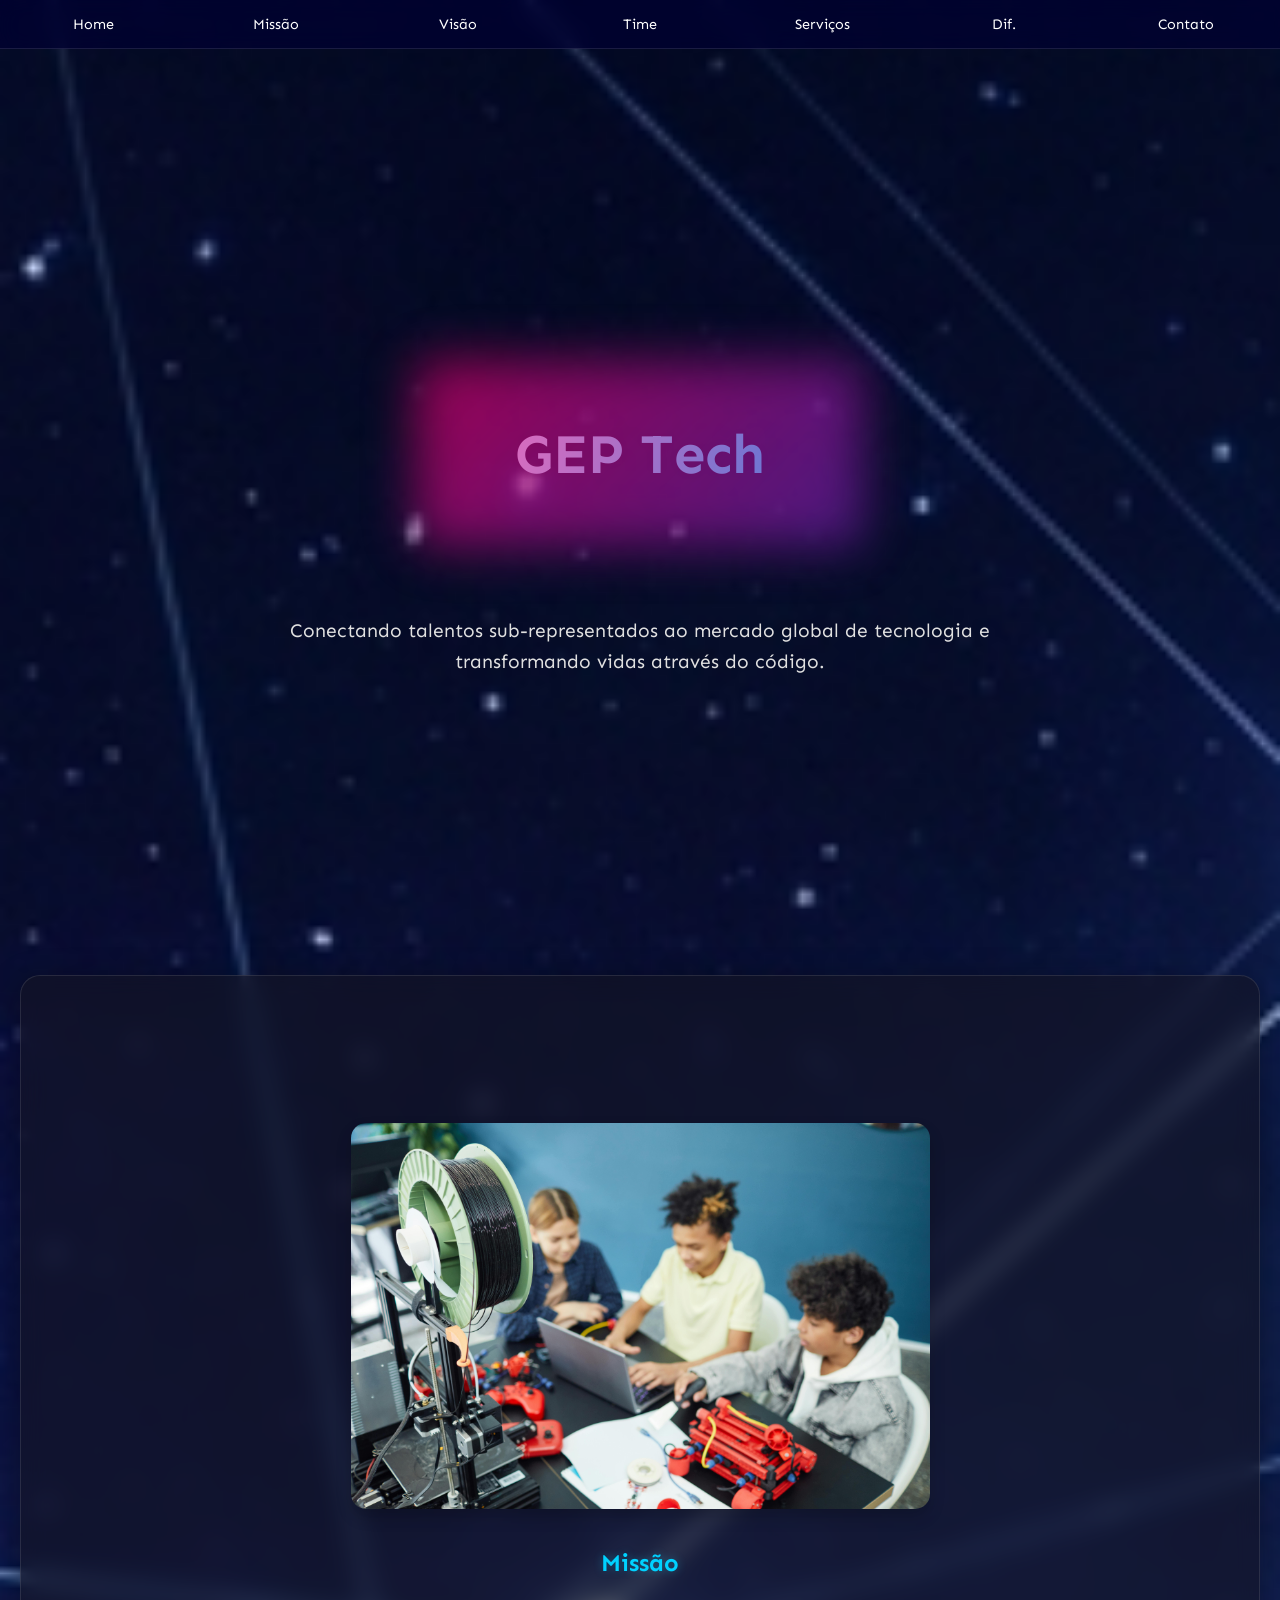
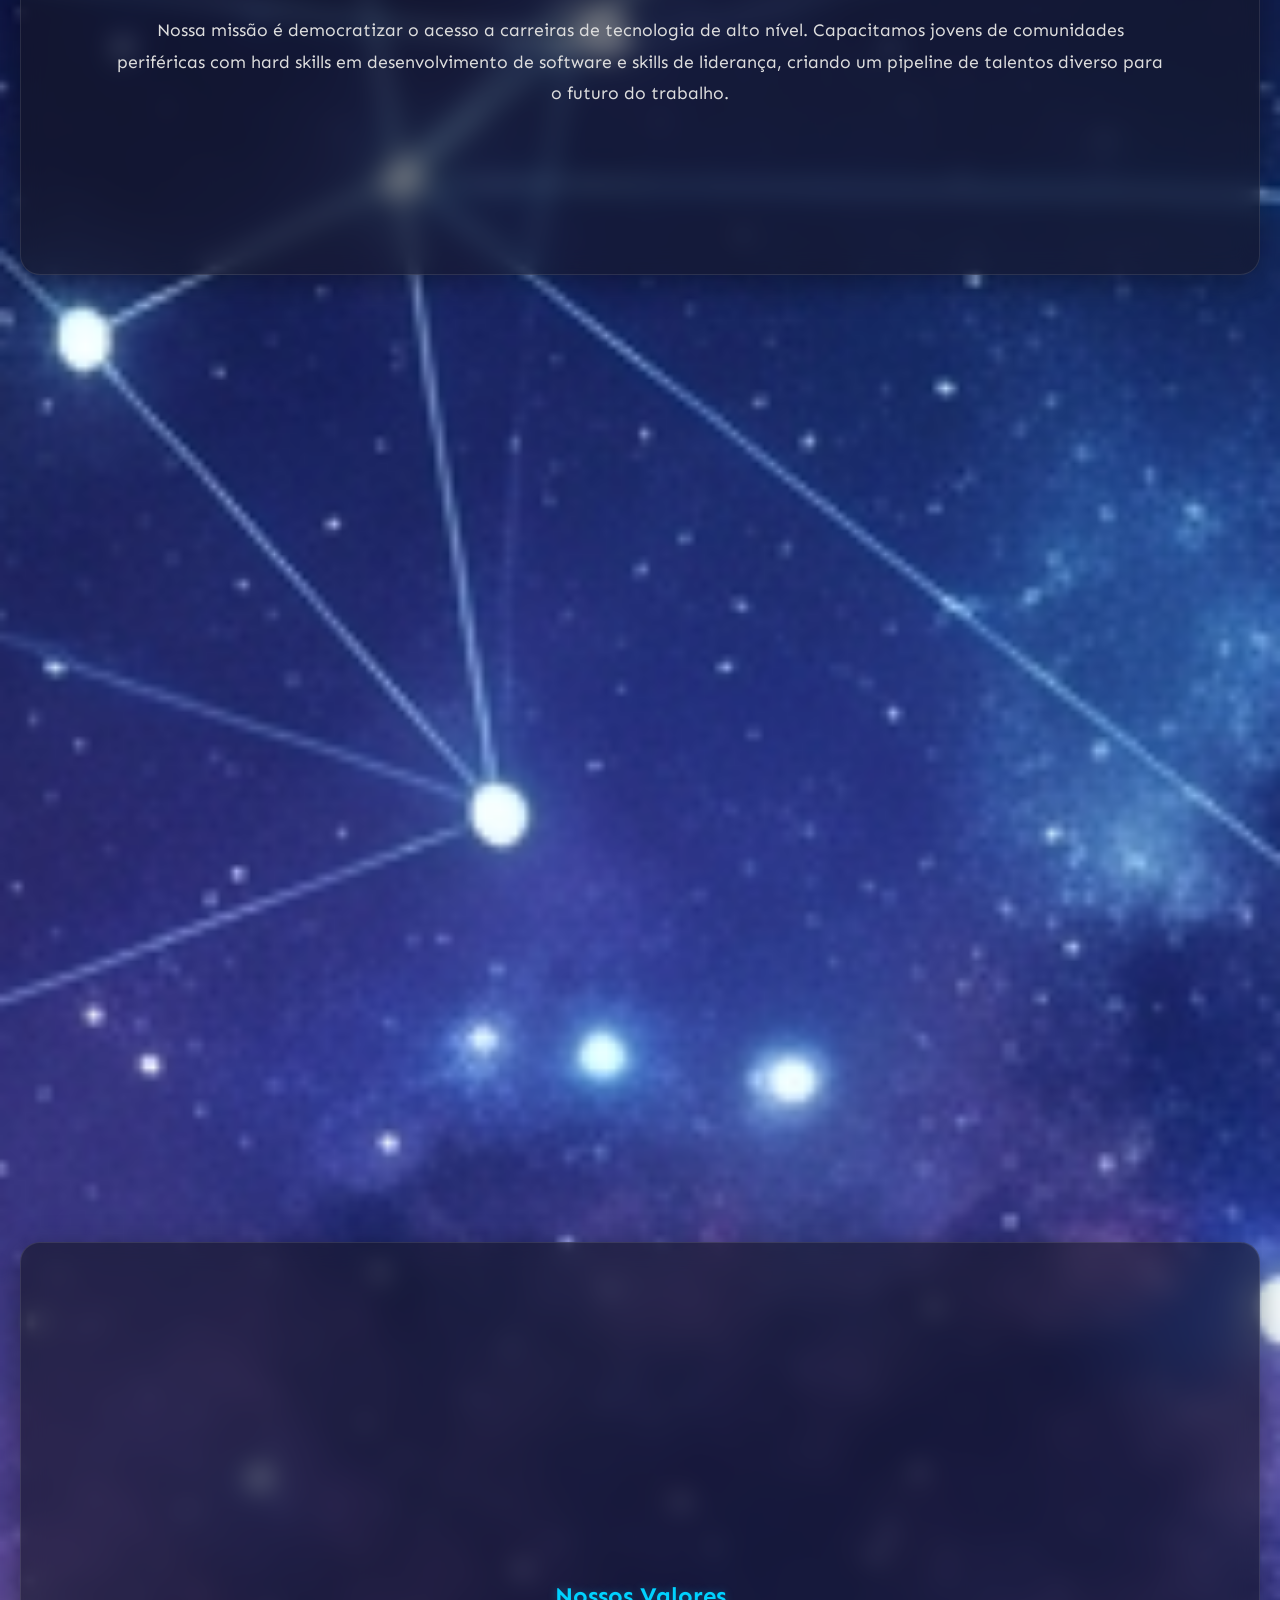
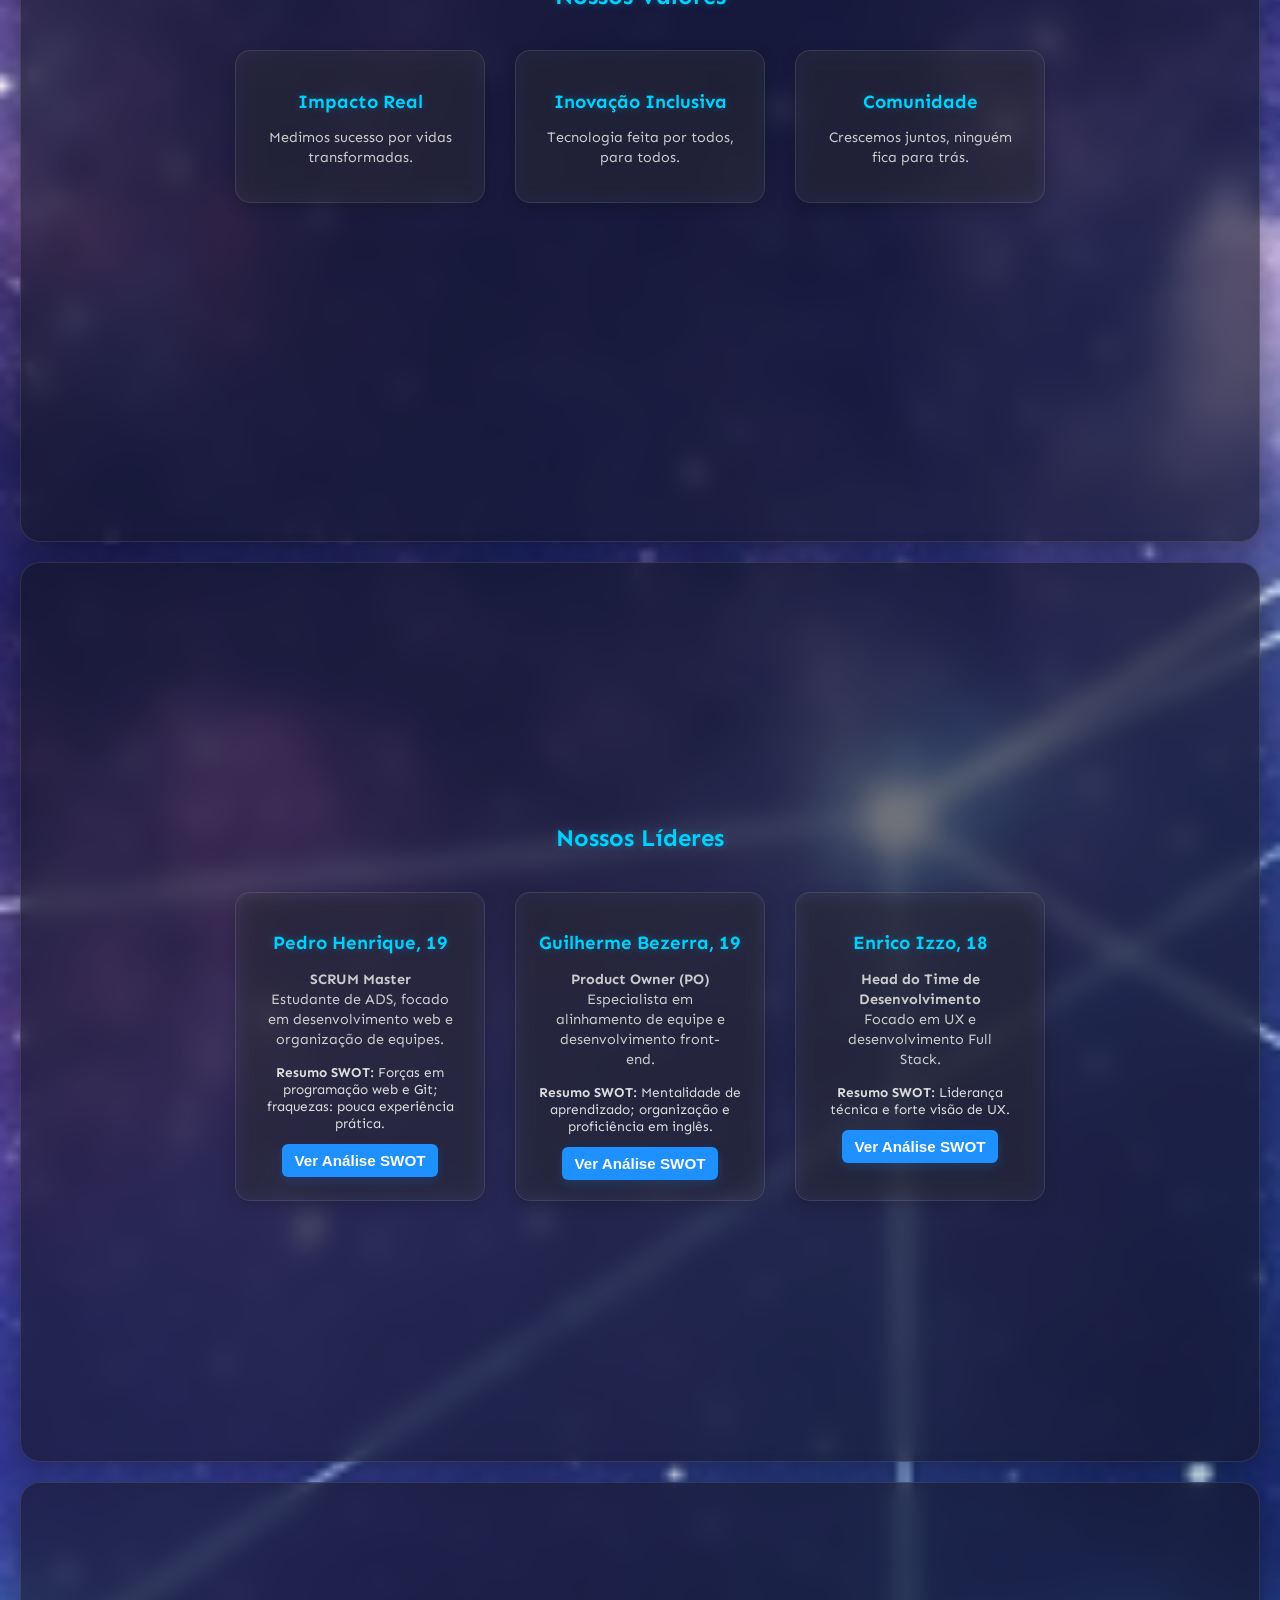
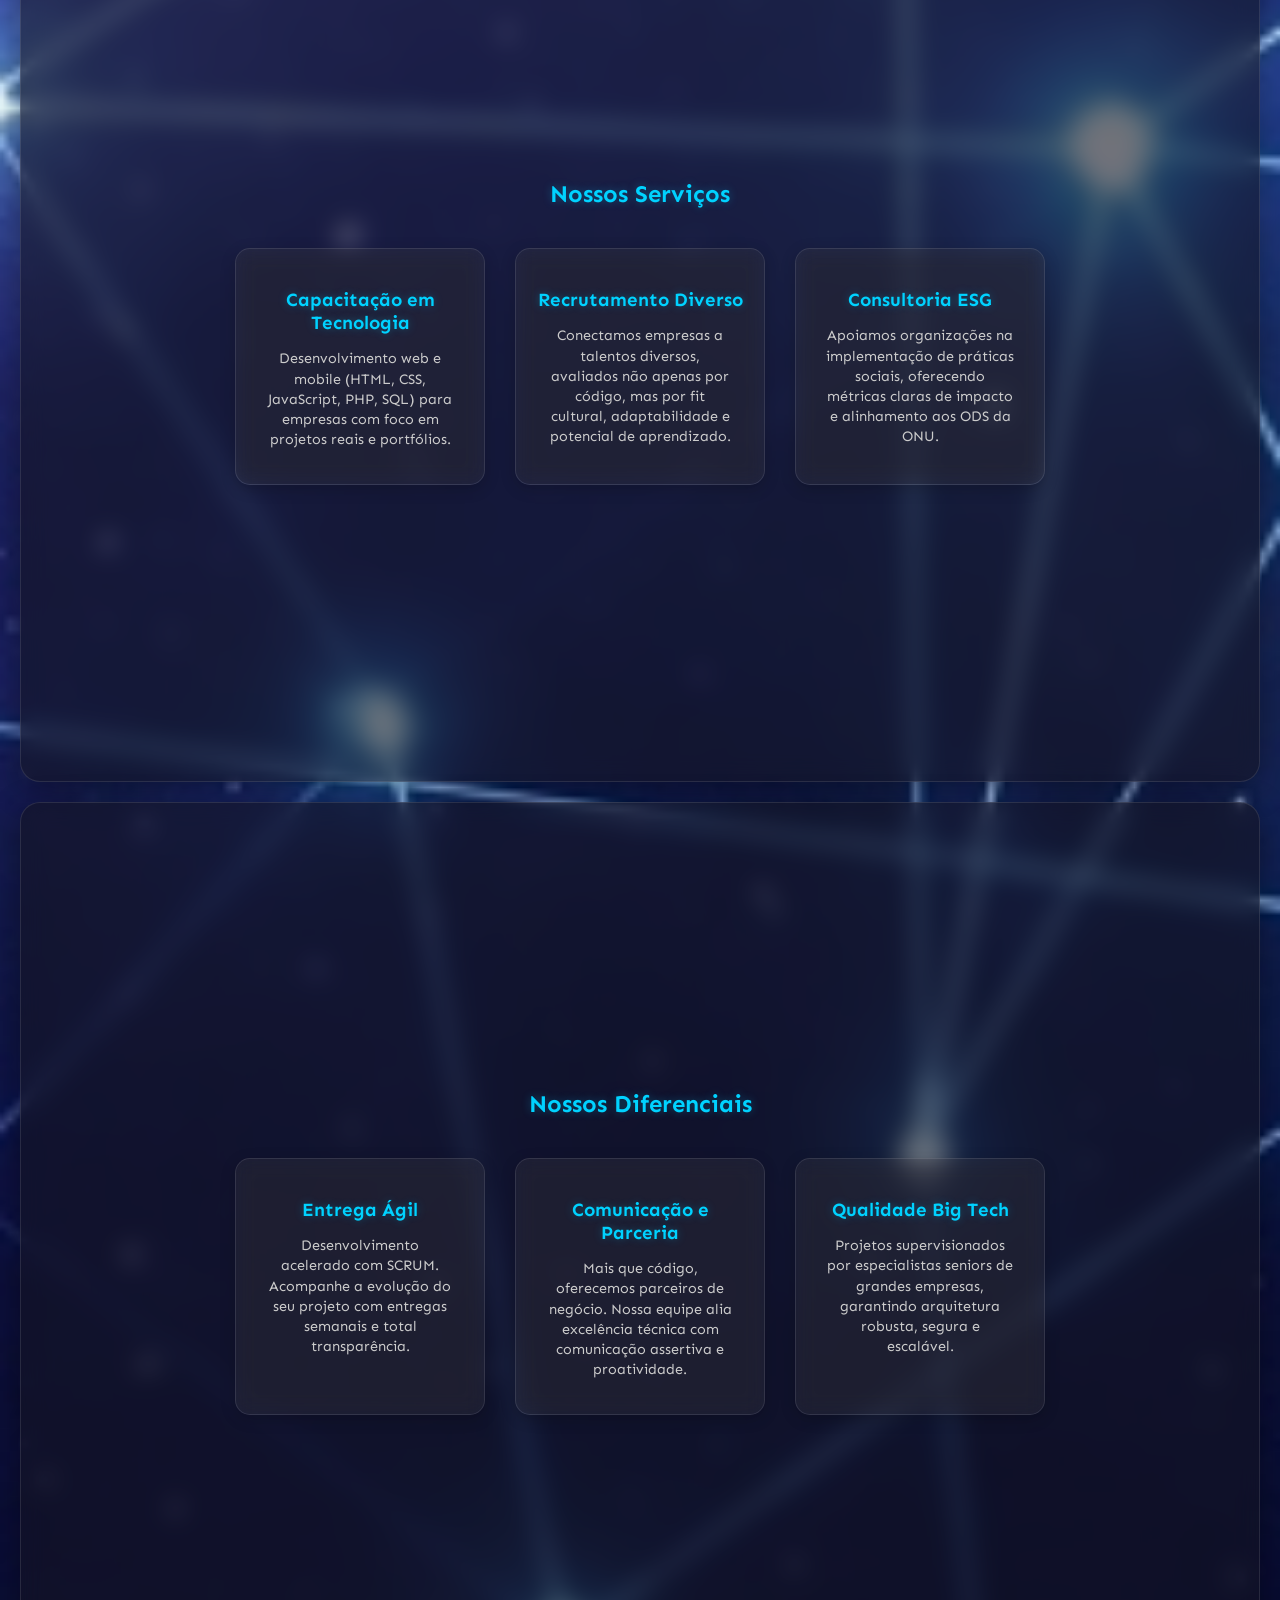
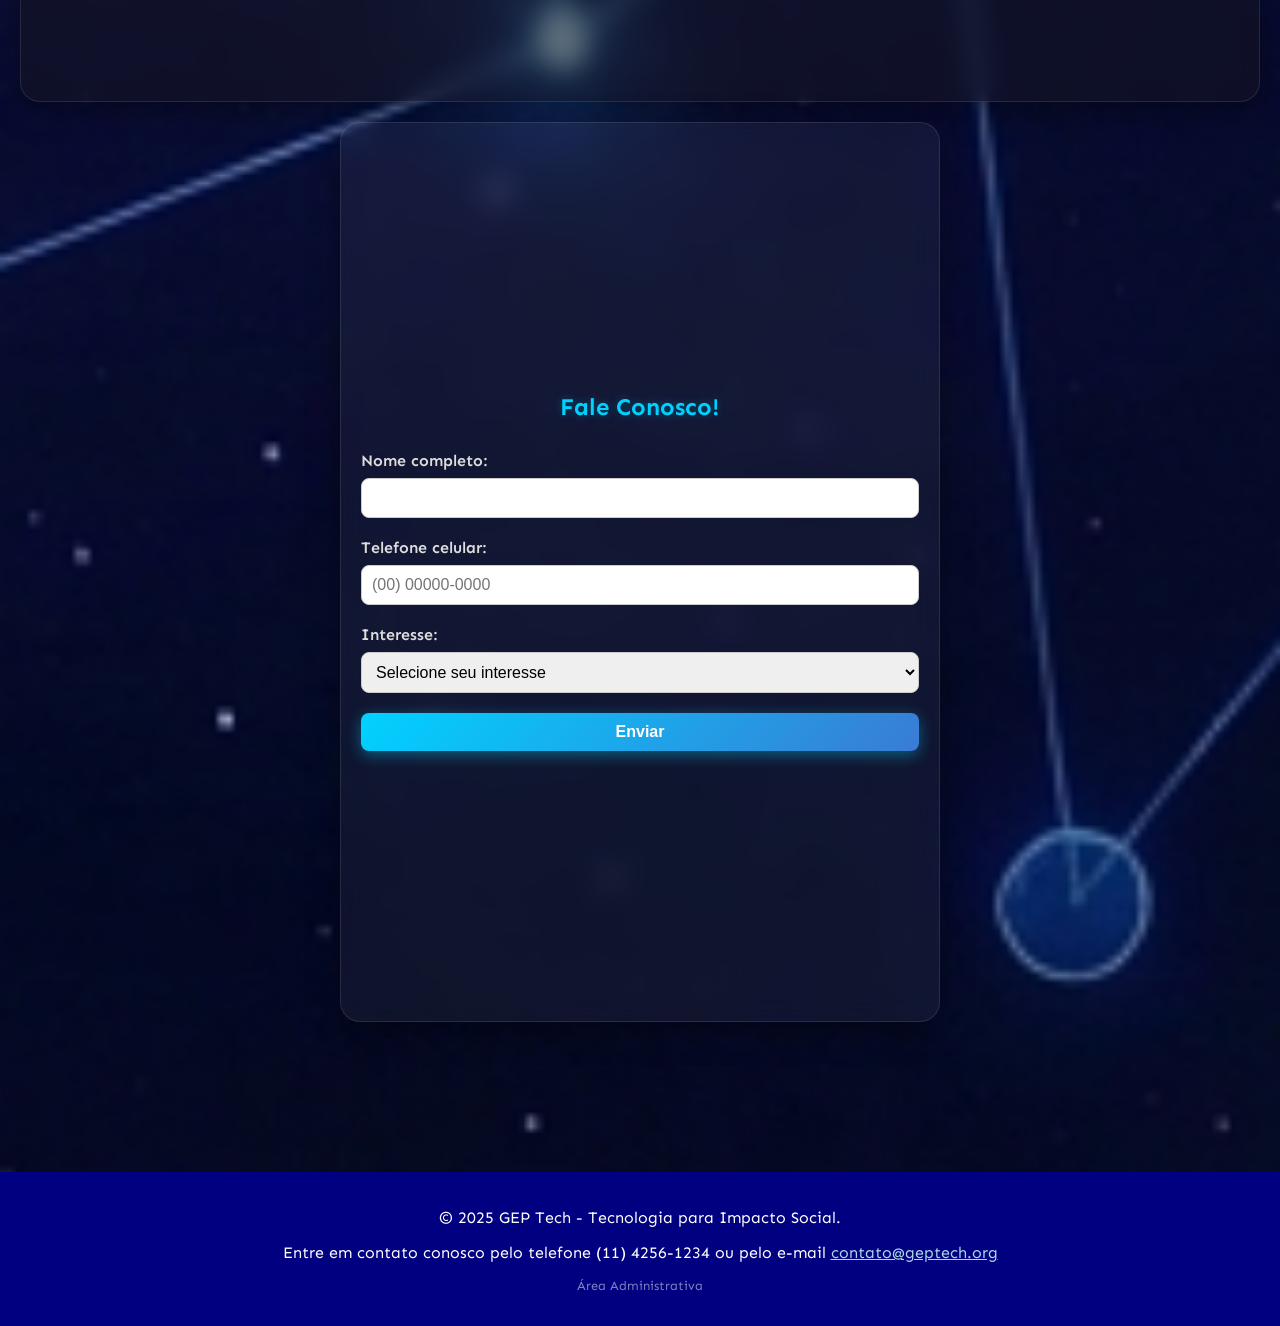
==== commit 61b99d56: "Adicionando Análise SWOT" ====
--- a/index.html
+++ b/index.html
@@ -19,7 +19,6 @@
             <li><a href="#mem">Time</a></li>
             <li><a href="#nos">Serviços</a></li>
             <li><a href="#por">Dif.</a></li>
-            <li><a href="#con">Hubs</a></li>
             <li><a href="#formcontato">Contato</a></li>
         </ul>
     </nav>
@@ -29,8 +28,6 @@
             <p>Conectando talentos sub-representados ao mercado global de tecnologia e transformando vidas através do
                 código.</p>
         </header>
-
-
 
         <section class="txt fadeIn" id="mis">
             <img src="imagens/imagem1.jpg" alt="Estudantes GEP" class="imgCheia">
@@ -53,32 +50,81 @@
             </div>
         </div>
 
-        <div class="txt fadeIn" id="val">
-            <h2>Nossos Valores</h2>
-            <p><strong>Impacto Real:</strong>
-                Medimos sucesso por vidas transformadas.</p>
-            <p><strong>Inovação Inclusiva:</strong>
-                Tecnologia feita por todos, para todos.</p>
-            <p><strong>Comunidade:</strong>
-                Crescemos juntos, ninguém fica para trás.</p>
+    <section class="txt fadeIn" id="val">
+        <h2>Nossos Valores</h2>
+
+        <div class="membros-grid valores-grid">
+            <div class="membro-card valor-card">
+                <h3>Impacto Real</h3>
+                <p>Medimos sucesso por vidas transformadas.</p>
+            </div>
+
+            <div class="membro-card valor-card">
+                <h3>Inovação Inclusiva</h3>
+                <p>Tecnologia feita por todos, para todos.</p>
+            </div>
+
+            <div class="membro-card valor-card">
+                <h3>Comunidade</h3>
+                <p>Crescemos juntos, ninguém fica para trás.</p>
+            </div>
         </div>
+    </section>
+
 
         <section class="txt fadeIn" id="mem">
             <h2>Nossos Líderes</h2>
             <div class="membros-grid">
-                <div class="membro-card">
-                    <h3>Pedro Henrique, X</h3>
-                    <p><strong>SCRUM Master</strong><br>Especialista em Full Stack e Gerente da GEP Tech.</p>
-                </div>
-                <div class="membro-card">
+
+                <!-- Pedro -->
+                <div class="membro-card" id="card-pedro">
+                    <h3>Pedro Henrique, 19</h3>
+                    <p><strong>SCRUM Master</strong><br>Estudante de ADS, focado em desenvolvimento web e organização de equipes.</p>
+
+                    <div class="swot-mini">
+                        <strong>Resumo SWOT:</strong> Forças em programação web e Git; fraquezas: pouca experiência prática.
+                    </div>
+
+                    <button class="btn-swot"
+                            aria-haspopup="dialog"
+                            aria-controls="swotModalPedro"
+                            onclick="openModal('swotModalPedro', this)">
+                        Ver Análise SWOT
+                    </button>
+                </div>
+
+                <!-- Guilherme -->
+                <div class="membro-card" id="card-guilherme">
                     <h3>Guilherme Bezerra, 19</h3>
-                    <p><strong>Product Owner (PO)</strong><br>Especialista em alinhamento de equipe e desenvolvimento
-                        front-end.</p>
-                </div>
-                <div class="membro-card">
-                    <h3>Enrico Izzo, X</h3>
-                    <p><strong>Head do Time de Desenvolvimento</strong><br>Focado em desenvolver estratégias para a boa
-                        interação do usuário e especialista em desenvolvimento Full Stack.</p>
+                    <p><strong>Product Owner (PO)</strong><br>Especialista em alinhamento de equipe e desenvolvimento front-end.</p>
+
+                    <div class="swot-mini">
+                        <strong>Resumo SWOT:</strong> Mentalidade de aprendizado; organização e proficiência em inglês.
+                    </div>
+
+                    <button class="btn-swot"
+                            aria-haspopup="dialog"
+                            aria-controls="swotModalGuilherme"
+                            onclick="openModal('swotModalGuilherme', this)">
+                        Ver Análise SWOT
+                    </button>
+                </div>
+
+                <!-- Enrico -->
+                <div class="membro-card" id="card-enrico">
+                    <h3>Enrico Izzo, 18</h3>
+                    <p><strong>Head do Time de Desenvolvimento</strong><br>Focado em UX e desenvolvimento Full Stack.</p>
+
+                    <div class="swot-mini">
+                        <strong>Resumo SWOT:</strong> Liderança técnica e forte visão de UX.
+                    </div>
+
+                    <button class="btn-swot"
+                            aria-haspopup="dialog"
+                            aria-controls="swotModalEnrico"
+                            onclick="openModal('swotModalEnrico', this)">
+                        Ver Análise SWOT
+                    </button>
                 </div>
             </div>
         </section>
@@ -125,40 +171,6 @@
             </div>
         </section>
 
-        <div id="con" class="contato">
-            <h2>Nossos Hubs de Inovação</h2>
-            <table>
-                <caption>Hubs de Tecnologia e Impacto - GEP Tech</caption>
-                <tr>
-                    <th>Hub</th>
-                    <th>Endereço</th>
-                    <th>Cidade</th>
-                    <th>Foco</th>
-                    <th>Telefone</th>
-                </tr>
-                <tr>
-                    <td>Hub Pinheiros</td>
-                    <td>Rua da Inovação, 123</td>
-                    <td>São Paulo</td>
-                    <td>SP</td>
-                    <td>(11) 2399-9999</td>
-                </tr>
-                <tr>
-                    <td>Hub Campo Grande</td>
-                    <td>Avenida do Conhecimento, 456</td>
-                    <td>Rio de Janeiro</td>
-                    <td>RJ</td>
-                    <td>(21) 2486-9999</td>
-                </tr>
-                <tr>
-                    <td>Hub Norte</td>
-                    <td>Praça da Tecnologia, 789</td>
-                    <td>Belo Horizonte</td>
-                    <td>MG</td>
-                    <td>(31) 2307-9978</td>
-                </tr>
-            </table>
-        </div>
         <div class="formCont fadeIn" id="formcontato">
             <h2>Fale Conosco!</h2>
             <form action="submit.php" method="post">
@@ -180,6 +192,7 @@
                 <button type="submit" id="btnform">Enviar</button>
             </form>
         </div>
+
         <footer>
             <p>&copy; 2025 GEP Tech - Tecnologia para Impacto Social.</p>
             <p>Entre em contato conosco pelo telefone (11) 4256-1234 ou pelo e-mail <a href="mailto:contato@geptech.org"
@@ -189,7 +202,317 @@
         </footer>
 
         <button id="topBtn" title="Voltar ao topo">↑</button>
+
+        <!-- Modal: SWOT do Pedro -->
+        <div class="modal" id="swotModalPedro" role="dialog" aria-modal="true" aria-hidden="true" aria-labelledby="swotPedroTitle">
+            <div class="modal-overlay" data-action="close"></div>
+
+            <div class="modal-content" role="document">
+                <div class="modal-header">
+                    <h3 id="swotPedroTitle">Análise SWOT — Pedro Henrique Melo Matos</h3>
+                    <button class="modal-close" aria-label="Fechar janela" data-action="close">&times;</button>
+                </div>
+
+                <div class="modal-body">
+                    <p>Esta análise é uma visão pessoal e estratégica dos pontos-chave para desenvolvimento acadêmico e profissional.</p>
+
+                    <div class="modal-grid" aria-hidden="false">
+                        <div class="box">
+                            <strong>Forças</strong>
+                            <ul>
+                                <li>Conhecimento em HTML, CSS, JavaScript</li>
+                                <li>Git/GitHub</li>
+                                <li>Organização</li>
+                                <li>Facilidade de aprendizado e leitura técnica em inglês</li>
+                            </ul>
+                        </div>
+
+                        <div class="box">
+                            <strong>Fraquezas</strong>
+                            <ul>
+                                <li>Pouca experiência profissional real</li>
+                                <li>Dificuldade inicial na conversação em inglês</li>
+                                <li>Necessidade de aprofundar bancos de dados e arquitetura</li>
+                            </ul>
+                        </div>
+
+                        <div class="box">
+                            <strong>Oportunidades</strong>
+                            <ul>
+                                <li>Projetos acadêmicos e de extensão no IFSP</li>
+                                <li>Cursos online</li>
+                                <li>Crescimento do mercado tech e trabalho remoto</li>
+                            </ul>
+                        </div>
+
+                        <div class="box">
+                            <strong>Ameaças</strong>
+                            <ul>
+                                <li>Alta concorrência</li>
+                                <li>Evolução rápida de tecnologias</li>
+                                <li>Possíveis limitações financeiras no curto prazo</li>
+                            </ul>
+                        </div>
+                    </div>
+
+                    <div class="modal-footer">
+                        <small>Use ESC para fechar ou clique fora do modal.</small>
+                    </div>
+                </div>
+            </div>
+        </div>
+
+        <!-- Modal: SWOT do Guilherme -->
+        <div class="modal" id="swotModalGuilherme" role="dialog" aria-modal="true" aria-hidden="true" aria-labelledby="swotGuilhermeTitle">
+            <div class="modal-overlay" data-action="close"></div>
+
+            <div class="modal-content" role="document">
+                <div class="modal-header">
+                    <h3 id="swotGuilhermeTitle">Análise SWOT — Guilherme Bezerra</h3>
+                    <button class="modal-close" aria-label="Fechar janela" data-action="close">&times;</button>
+                </div>
+
+                <div class="modal-body">
+                    <p>Resumo estratégico das competências e desafios de Guilherme.</p>
+
+                    <div class="modal-grid" aria-hidden="false">
+                        <div class="box">
+                            <strong>Forças</strong>
+                            <ul>
+                                <li>Mentalidade de aprendizado contínuo e abertura a feedbacks</li>
+                                <li>Familiaridade com PHP, HTML, JavaScript e SQL</li>
+                                <li>Proficiência em inglês; espanhol intermediário</li>
+                                <li>Organização e gestão de equipe</li>
+                            </ul>
+                        </div>
+
+                        <div class="box">
+                            <strong>Fraquezas</strong>
+                            <ul>
+                                <li>Pouca experiência prática como PO e em gestão de produtos</li>
+                                <li>Conhecimento limitado de negócio, métricas e mercado</li>
+                                <li>Pouco domínio de linguagens requisitadas como Java e C#</li>
+                                <li>Conhecimento limitado sobre GIT e GitHub</li>
+                            </ul>
+                        </div>
+
+                        <div class="box">
+                            <strong>Oportunidades</strong>
+                            <ul>
+                                <li>Crescimento ao unir teoria com prática real</li>
+                                <li>Possibilidade de se tornar referência interna pelo domínio do produto</li>
+                                <li>Networking com devs, designers e clientes</li>
+                                <li>Alta demanda por produtos digitais e soluções web</li>
+                            </ul>
+                        </div>
+
+                        <div class="box">
+                            <strong>Ameaças</strong>
+                            <ul>
+                                <li>Alta pressão por resultados rápidos (startups)</li>
+                                <li>Risco de decisões erradas impactarem o negócio</li>
+                                <li>Concorrência com POs mais experientes</li>
+                            </ul>
+                        </div>
+                    </div>
+
+                    <div class="modal-footer">
+                        <small>Use ESC para fechar ou clique fora do modal.</small>
+                    </div>
+                </div>
+            </div>
+        </div>
+
+        <!-- Modal: SWOT do Enrico -->
+        <div class="modal" id="swotModalEnrico" role="dialog" aria-modal="true" aria-hidden="true" aria-labelledby="swotEnricoTitle">
+            <div class="modal-overlay" data-action="close"></div>
+
+            <div class="modal-content" role="document">
+                <div class="modal-header">
+                    <h3 id="swotEnricoTitle">Análise SWOT — Enrico Izzo</h3>
+                    <button class="modal-close" aria-label="Fechar janela" data-action="close">&times;</button>
+                </div>
+
+                <div class="modal-body">
+                    <p>Resumo estratégico das competências e desafios de Enrico.</p>
+
+                    <div class="modal-grid" aria-hidden="false">
+                        <div class="box">
+                            <strong>Forças</strong>
+                            <ul>
+                                <li>Domínio de desenvolvimento Full Stack (Front e Back)</li>
+                                <li>Visão estratégica de User Experience (UX)</li>
+                                <li>Capacidade de liderança e gestão de equipe técnica</li>
+                                <li>Facilidade em resolver problemas complexos de código</li>
+                            </ul>
+                        </div>
+
+                        <div class="box">
+                            <strong>Fraquezas</strong>
+                            <ul>
+                                <li>Tendência a centralizar tarefas técnicas (pela posição de liderança)</li>
+                                <li>Dificuldade com o GitHub</li>
+                                <li>Gestão de tempo entre codificar e gerenciar o time</li>
+                                <li>Necessidade de aprofundar em infraestrutura (DevOps/Cloud)</li>
+                            </ul>
+                        </div>
+
+                        <div class="box">
+                            <strong>Oportunidades</strong>
+                            <ul>
+                                <li>Alta demanda por desenvolvedores Full Stack</li>
+                                <li>Aplicar projeto da startup em portfólio real</li>
+                                <li>Crescimento da área de UX/UI Design</li>
+                                <li>Mentoria e networking no ambiente acadêmico do IFSP</li>
+                            </ul>
+                        </div>
+
+                        <div class="box">
+                            <strong>Ameaças</strong>
+                            <ul>
+                                <li>Rápida obsolescência de frameworks e linguagens</li>
+                                <li>Alta competitividade para cargos de liderança júnior</li>
+                                <li>Sobrecarga de trabalho acumulando gestão e desenvolvimento</li>
+                            </ul>
+                        </div>
+                    </div>
+
+                    <div class="modal-footer">
+                        <small>Use ESC para fechar ou clique fora do modal.</small>
+                    </div>
+                </div>
+            </div>
+        </div>
+
+        <!-- seu script principal (se houver) -->
         <script src="scripts/jscript.js"></script>
+
+        <!-- Script do modal (focus trap, ESC, overlay click, retorno de foco) -->
+        <script>
+            (function () {
+                // utility: seletores de elementos focáveis
+                const FOCUSABLE = 'a[href], area[href], input:not([disabled]):not([type="hidden"]), select:not([disabled]), textarea:not([disabled]), button:not([disabled]), [tabindex]:not([tabindex^="-"])';
+
+                function openModal(modalId, openerBtn) {
+                    const modal = document.getElementById(modalId);
+                    if (!modal) return;
+                    // save opener to return focus later
+                    modal.dataset.opener = openerBtn ? (openerBtn.id || '') : '';
+                    // show modal
+                    modal.classList.add('open');
+                    modal.setAttribute('aria-hidden', 'false');
+                    document.documentElement.classList.add('modal-open'); // prevents background scroll
+                    document.body.classList.add('modal-open');
+
+                    // find focusable elements
+                    const focusable = Array.from(modal.querySelectorAll(FOCUSABLE));
+                    // focus first focusable element (close button ideally)
+                    const first = focusable[0];
+                    if (first) first.focus();
+
+                    // attach handlers
+                    modal.addEventListener('keydown', trapTabKey);
+                }
+
+                function closeModal(modalId) {
+                    const modal = document.getElementById(modalId);
+                    if (!modal) return;
+                    modal.classList.remove('open');
+                    modal.setAttribute('aria-hidden', 'true');
+                    document.documentElement.classList.remove('modal-open');
+                    document.body.classList.remove('modal-open');
+
+                    // remove handlers
+                    modal.removeEventListener('keydown', trapTabKey);
+
+                    // return focus to opener if present
+                    const openerSelector = modal.dataset.opener;
+                    if (openerSelector) {
+                        const openerEl = openerSelector ? document.getElementById(openerSelector) : null;
+                        if (openerEl) openerEl.focus();
+                    }
+                }
+
+                function trapTabKey(e) {
+                    if (e.key !== 'Tab') return;
+                    const modal = e.currentTarget;
+                    const focusable = Array.from(modal.querySelectorAll(FOCUSABLE));
+                    if (focusable.length === 0) {
+                        e.preventDefault();
+                        return;
+                    }
+                    const first = focusable[0];
+                    const last = focusable[focusable.length - 1];
+                    if (e.shiftKey) {
+                        if (document.activeElement === first) {
+                            e.preventDefault();
+                            last.focus();
+                        }
+                    } else {
+                        if (document.activeElement === last) {
+                            e.preventDefault();
+                            first.focus();
+                        }
+                    }
+                }
+
+                // global click handler for overlay and close buttons
+                document.addEventListener('click', function (e) {
+                    const action = e.target.getAttribute('data-action');
+                    if (action === 'close') {
+                        // find the nearest modal ancestor
+                        const modal = e.target.closest('.modal');
+                        if (modal) closeModal(modal.id);
+                    }
+                }, false);
+
+                // open modal from inline onclick (exposed)
+                window.openModal = function (id, btn) {
+                    // optional: set id to opener btn for returning focus
+                    if (btn && !btn.id) {
+                        // ensure opener has an id for return focus
+                        btn.id = 'opener-' + Math.random().toString(36).slice(2, 9);
+                    }
+                    openModal(id, btn);
+                };
+
+                // close modal exposed
+                window.closeModal = function (id) {
+                    closeModal(id);
+                };
+
+                // ESC key closes currently open modal(s)
+                document.addEventListener('keydown', function (e) {
+                    if (e.key === 'Escape' || e.key === 'Esc') {
+                        const openModalEl = document.querySelector('.modal.open');
+                        if (openModalEl) {
+                            closeModal(openModalEl.id);
+                        }
+                    }
+                });
+
+                // prevent clicks inside modal-content from closing (overlay is separate)
+                document.addEventListener('click', function (e) {
+                    const content = e.target.closest('.modal-content');
+                    if (content) {
+                        // click inside modal content: do nothing (not treated as overlay click)
+                        return;
+                    }
+                });
+
+                // progressive enhancement: allow keyboard open when button focused and Enter/Space pressed
+                document.addEventListener('keydown', function (e) {
+                    const active = document.activeElement;
+                    if (active && active.classList && active.classList.contains('btn-swot')) {
+                        if (e.key === 'Enter' || e.key === ' ') {
+                            e.preventDefault();
+                            const modalId = active.getAttribute('aria-controls');
+                            if (modalId) openModal(modalId, active);
+                        }
+                    }
+                });
+            })();
+        </script>
 
         <!-- Mensagens de sucesso/erro após envio -->
         <script>
@@ -205,4 +528,4 @@
         </script>
 </body>
 
-</html>+</html>
--- a/estilos/css.css
+++ b/estilos/css.css
@@ -1,24 +1,32 @@
+/* estilos/css.css - Versão ajustada (inclui correções contra margem branca à direita) */
+
 * {
     box-sizing: border-box;
 }
 
-html,
+/* ===== base e correção do fundo ===== */
+html {
+    width: 100%;
+    height: 100%;
+    background: #000; /* fallback para evitar branco caso algo falhe */
+}
+
 body {
-    font-family: 'Sen', sans-serif;
+    min-height: 100%;
+    width: 100%;
     margin: 0;
     padding: 0;
+    font-family: 'Sen', sans-serif;
     overflow-y: scroll;
-    overflow-x: hidden;
-    /* Prevent horizontal scrollbar/whitespace */
-}
-
-body {
+    overflow-x: hidden; /* reforçado */
+    color: #eee;
+
+    /* background ajustado (sem fixed para evitar "margem" fantasmas) */
     background-image: url('../imagens/fundo_tech.png');
     background-size: cover;
-    background-attachment: fixed;
+    background-attachment: scroll; /* FIX: evita bugs de pintura que criam faixa branca */
     background-position: center;
     background-repeat: no-repeat;
-    color: #eee;
 }
 
 main {
@@ -50,6 +58,7 @@
     flex: 1;
     text-align: center;
     white-space: nowrap;
+    min-width: 0; /* permite shrink em flex children */
 }
 
 nav ul li a {
@@ -70,7 +79,6 @@
 
 .mainHeader {
     text-align: center;
-    text-align: center;
     padding: 0;
     display: flex;
     flex-direction: column;
@@ -86,14 +94,12 @@
     padding: 50px 60px;
     color: transparent;
     background: linear-gradient(90deg, #ffffff 0%, #00ffff 100%);
-    /* Bright White to Cyan */
     -webkit-background-clip: text;
     background-clip: text;
     font-weight: bold;
     font-size: 3.5em;
     z-index: 1;
     filter: drop-shadow(0 0 5px rgba(0, 0, 0, 0.8));
-    /* Dark shadow to lift text off the glow */
     text-shadow: none;
 }
 
@@ -110,16 +116,17 @@
     opacity: 0.6;
     border-radius: 15px;
     animation: pulseGlow 7s infinite;
+    box-sizing: border-box;
+    max-width: calc(100% + 80px); /* evita vazamento lateral do pseudo-element */
+    pointer-events: none;
 }
 
 @keyframes pulseGlow {
-
     0%,
     100% {
         transform: scale(1);
         opacity: 0.4;
     }
-
     50% {
         transform: scale(1.05);
         opacity: 0.7;
@@ -138,7 +145,6 @@
 .container {
     width: 70vw;
     margin: 0 auto;
-    margin: 0 auto;
     padding: 0;
     text-align: center;
     min-height: 100vh;
@@ -146,6 +152,7 @@
     flex-direction: column;
     justify-content: center;
     scroll-snap-align: start;
+    max-width: 100%;
 }
 
 .imgCheia {
@@ -156,6 +163,7 @@
     transition: transform 0.3s ease, box-shadow 0.3s ease;
     display: block;
     margin: 0 auto 20px auto;
+    max-width: 100%;
 }
 
 .imgCheia:hover {
@@ -178,6 +186,7 @@
     scroll-snap-align: start;
     margin: 20px;
     box-shadow: 0 8px 32px 0 rgba(0, 0, 0, 0.37);
+    max-width: 100%;
 }
 
 .txt p {
@@ -201,6 +210,7 @@
     gap: 15px;
     margin-top: 10px;
     margin-bottom: -70px;
+    min-width: 0;
 }
 
 .carrosselVideos {
@@ -211,6 +221,8 @@
     border-radius: 10px;
     padding: 15px;
     line-height: 0;
+    max-width: 100%;
+    box-sizing: border-box;
 }
 
 .slide {
@@ -245,6 +257,7 @@
     background-color: black;
     margin: 0;
     padding: 0;
+    max-width: 100%;
 }
 
 .slide p {
@@ -274,7 +287,6 @@
 
 .contato {
     background: rgba(40, 0, 0, 0.6);
-    /* Keeping slight maroon tint for brand contact but glassy */
     backdrop-filter: blur(12px);
     border: 1px solid rgba(255, 100, 100, 0.2);
     color: white;
@@ -287,18 +299,12 @@
     flex-direction: column;
     justify-content: center;
     scroll-snap-align: start;
-    margin: 20px;
-    min-height: 100vh;
-    display: flex;
-    flex-direction: column;
-    justify-content: center;
-    scroll-snap-align: start;
     box-shadow: 0 8px 32px 0 rgba(0, 0, 0, 0.37);
+    max-width: 100%;
 }
 
 .contato h2 {
     margin-bottom: 40px;
-    /* Increased spacing for harmony */
     color: #00d2ff;
     text-shadow: 0 0 10px rgba(0, 210, 255, 0.3);
 }
@@ -313,7 +319,6 @@
     border-radius: 10px;
     border-collapse: separate;
     background: rgba(255, 255, 255, 0.05);
-    /* Very transparent white */
     color: #eee;
     backdrop-filter: blur(5px);
 }
@@ -332,17 +337,16 @@
     border: 1px solid rgba(255, 255, 255, 0.1);
     padding: 40px 20px;
     margin: 0 auto 150px auto;
-    /* Added extra space for large screens */
     max-width: 600px;
     min-height: 100vh;
     display: flex;
     flex-direction: column;
     justify-content: center;
     scroll-snap-align: start;
-
     border-radius: 20px;
     box-shadow: 0 8px 32px 0 rgba(0, 0, 0, 0.37);
     text-align: left;
+    box-sizing: border-box;
 }
 
 .formCont h2 {
@@ -432,28 +436,24 @@
     nav ul {
         gap: 10px;
         flex-direction: row;
-        /* Ensure horizontal flow but wrap if needed */
         flex-wrap: wrap;
         padding: 5px;
     }
 
     nav ul li {
         width: auto;
-        /* Remove fixed width */
         flex: 1 1 auto;
-        /* Allow flexible growth */
         text-align: center;
         margin-bottom: 5px;
+        min-width: 0;
     }
 
     .contato {
         padding: 60px 10px;
-        /* Adjust padding for mobile */
     }
 
     .contato h2 {
         margin-bottom: 30px;
-        /* Slightly less space on mobile but still distinct */
     }
 
     .txt p {
@@ -489,6 +489,7 @@
     gap: 30px;
     flex-wrap: wrap;
     padding: 20px;
+    min-width: 0;
 }
 
 .membro-card {
@@ -501,6 +502,8 @@
     text-align: center;
     box-shadow: 0 4px 15px rgba(0, 0, 0, 0.2);
     transition: transform 0.3s ease, box-shadow 0.3s ease;
+    box-sizing: border-box;
+    min-width: 0;
 }
 
 .membro-card:hover {
@@ -514,6 +517,7 @@
     object-fit: cover;
     margin-bottom: 15px;
     border: 3px solid maroon;
+    max-width: 100%;
 }
 
 .membro-card h3 {
@@ -533,4 +537,211 @@
         flex-direction: column;
         align-items: center;
     }
-}+}
+
+/* --- SWOT Button (kept) --- */
+.btn-swot {
+    margin-top: 12px;
+    padding: 8px 12px;
+    border: none;
+    background-color: #1e90ff;
+    color: #fff;
+    border-radius: 6px;
+    cursor: pointer;
+    font-weight: 700;
+    font-size: 0.95em;
+    transition: transform 0.18s ease, box-shadow 0.18s ease, background-color 0.18s ease;
+    box-shadow: 0 4px 12px rgba(30,144,255,0.18);
+}
+
+.btn-swot:hover,
+.btn-swot:focus {
+    transform: translateY(-2px);
+    outline: none;
+    background-color: #0f7acc;
+    box-shadow: 0 6px 18px rgba(30,144,255,0.28);
+}
+
+.btn-swot:focus {
+    box-shadow: 0 0 0 3px rgba(30,144,255,0.16);
+}
+
+/* compact inline preview */
+.swot-mini {
+    margin-top: 10px;
+    font-size: 0.85em;
+    color: #ddd;
+}
+
+/* ===================== Modal Styles ===================== */
+
+/* Prevent background scroll when modal open */
+.modal-open {
+    overflow: hidden;
+}
+
+/* overlay */
+.modal {
+    position: fixed;
+    inset: 0;
+    display: none; /* hidden by default */
+    align-items: center;
+    justify-content: center;
+    z-index: 2000;
+}
+
+/* show modal */
+.modal.open {
+    display: flex;
+}
+
+/* semi-transparent overlay background */
+.modal-overlay {
+    position: absolute;
+    inset: 0;
+    background: rgba(0, 0, 0, 0.6);
+    backdrop-filter: blur(4px);
+    transition: opacity 0.25s ease;
+}
+
+/* modal box */
+.modal-content {
+    position: relative;
+    z-index: 2100;
+    width: 820px;
+    max-width: calc(100% - 40px);
+    background: linear-gradient(180deg, rgba(20,20,35,0.95), rgba(12,12,25,0.95));
+    border-radius: 12px;
+    padding: 22px 24px;
+    color: #eaf6ff;
+    box-shadow: 0 12px 40px rgba(0,0,0,0.6);
+    transform: translateY(12px);
+    transition: transform 0.22s ease, opacity 0.22s ease;
+    max-height: 80vh;
+    overflow: auto;
+    border: 1px solid rgba(255,255,255,0.06);
+    box-sizing: border-box;
+}
+
+/* modal header */
+.modal-header {
+    display: flex;
+    align-items: center;
+    justify-content: space-between;
+    gap: 12px;
+    margin-bottom: 8px;
+}
+
+.modal-header h3 {
+    margin: 0;
+    color: #00d2ff;
+    font-size: 1.25em;
+}
+
+/* close button */
+.modal-close {
+    border: none;
+    background: transparent;
+    color: #dfefff;
+    font-weight: 700;
+    font-size: 1.05em;
+    cursor: pointer;
+    padding: 6px 8px;
+    border-radius: 6px;
+    transition: background 0.18s ease, transform 0.12s ease;
+}
+
+.modal-close:hover,
+.modal-close:focus {
+    background: rgba(255,255,255,0.03);
+    transform: translateY(-2px);
+    outline: none;
+    box-shadow: 0 6px 18px rgba(0,0,0,0.4);
+}
+
+/* modal body */
+.modal-body p {
+    margin: 10px 0;
+    line-height: 1.6;
+    color: #dfefff;
+    font-size: 0.98em;
+}
+
+/* 2-column grid inside modal for desktop */
+.modal-grid {
+    display: grid;
+    grid-template-columns: 1fr 1fr;
+    gap: 16px;
+    margin-top: 12px;
+}
+
+.modal-grid .box {
+    background: rgba(255,255,255,0.02);
+    padding: 12px;
+    border-radius: 8px;
+    border: 1px solid rgba(255,255,255,0.04);
+}
+
+/* labels inside boxes */
+.modal-grid .box strong {
+    display: block;
+    margin-bottom: 8px;
+    color: #00d2ff;
+}
+
+/* small note/footer inside modal */
+.modal-footer {
+    margin-top: 14px;
+    font-size: 0.9em;
+    color: #cfefff;
+    text-align: right;
+}
+
+/* responsive modal */
+@media (max-width: 820px) {
+    .modal-content {
+        width: calc(100% - 24px);
+        padding: 16px;
+    }
+    .modal-grid {
+        grid-template-columns: 1fr;
+    }
+}
+
+@media (max-width: 480px) {
+    .membro-card {
+        width: 90%;
+    }
+}
+
+/* ===== Patch final: proteções extras contra overflow lateral ===== */
+
+/* garante que blocos não virem beyond 100% width */
+body,
+main,
+section,
+header,
+footer {
+    max-width: 100%;
+    overflow-x: hidden;
+}
+
+/* imagens e vídeos nunca extrapolam */
+img, video {
+    max-width: 100%;
+    height: auto;
+    display: block;
+}
+
+/* reduz padding horizontal em telas pequenas para evitar "vazamentos" */
+@media (max-width: 820px) {
+    .tituloDecor { padding-left: 24px; padding-right: 24px; }
+    .txt { padding-left: 18px; padding-right: 18px; }
+}
+
+/* Helpers extra (não obrigatórios): se quiser usar, adicione class "vw-fix" em elementos problemáticos */
+[class*="vw-fix"], .vw-fix {
+    width: 100%;
+    max-width: 100%;
+    box-sizing: border-box;
+}
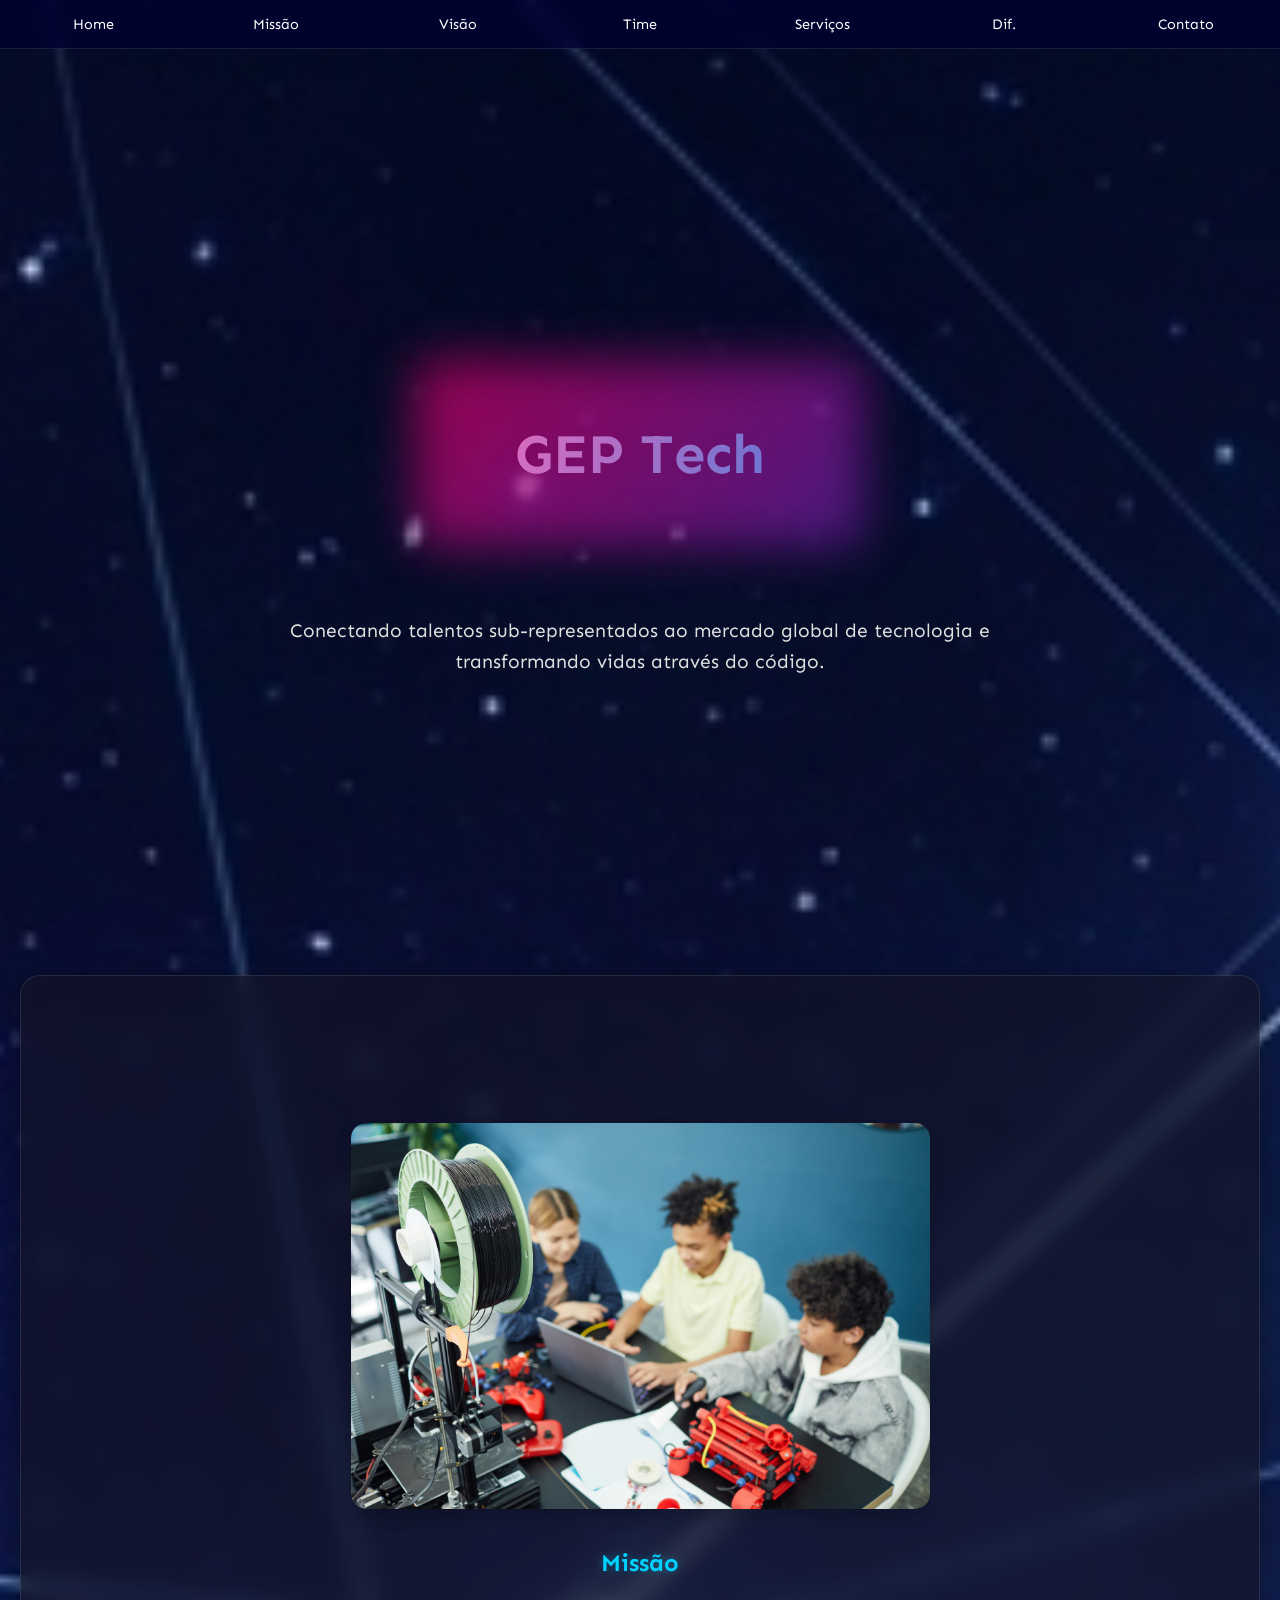
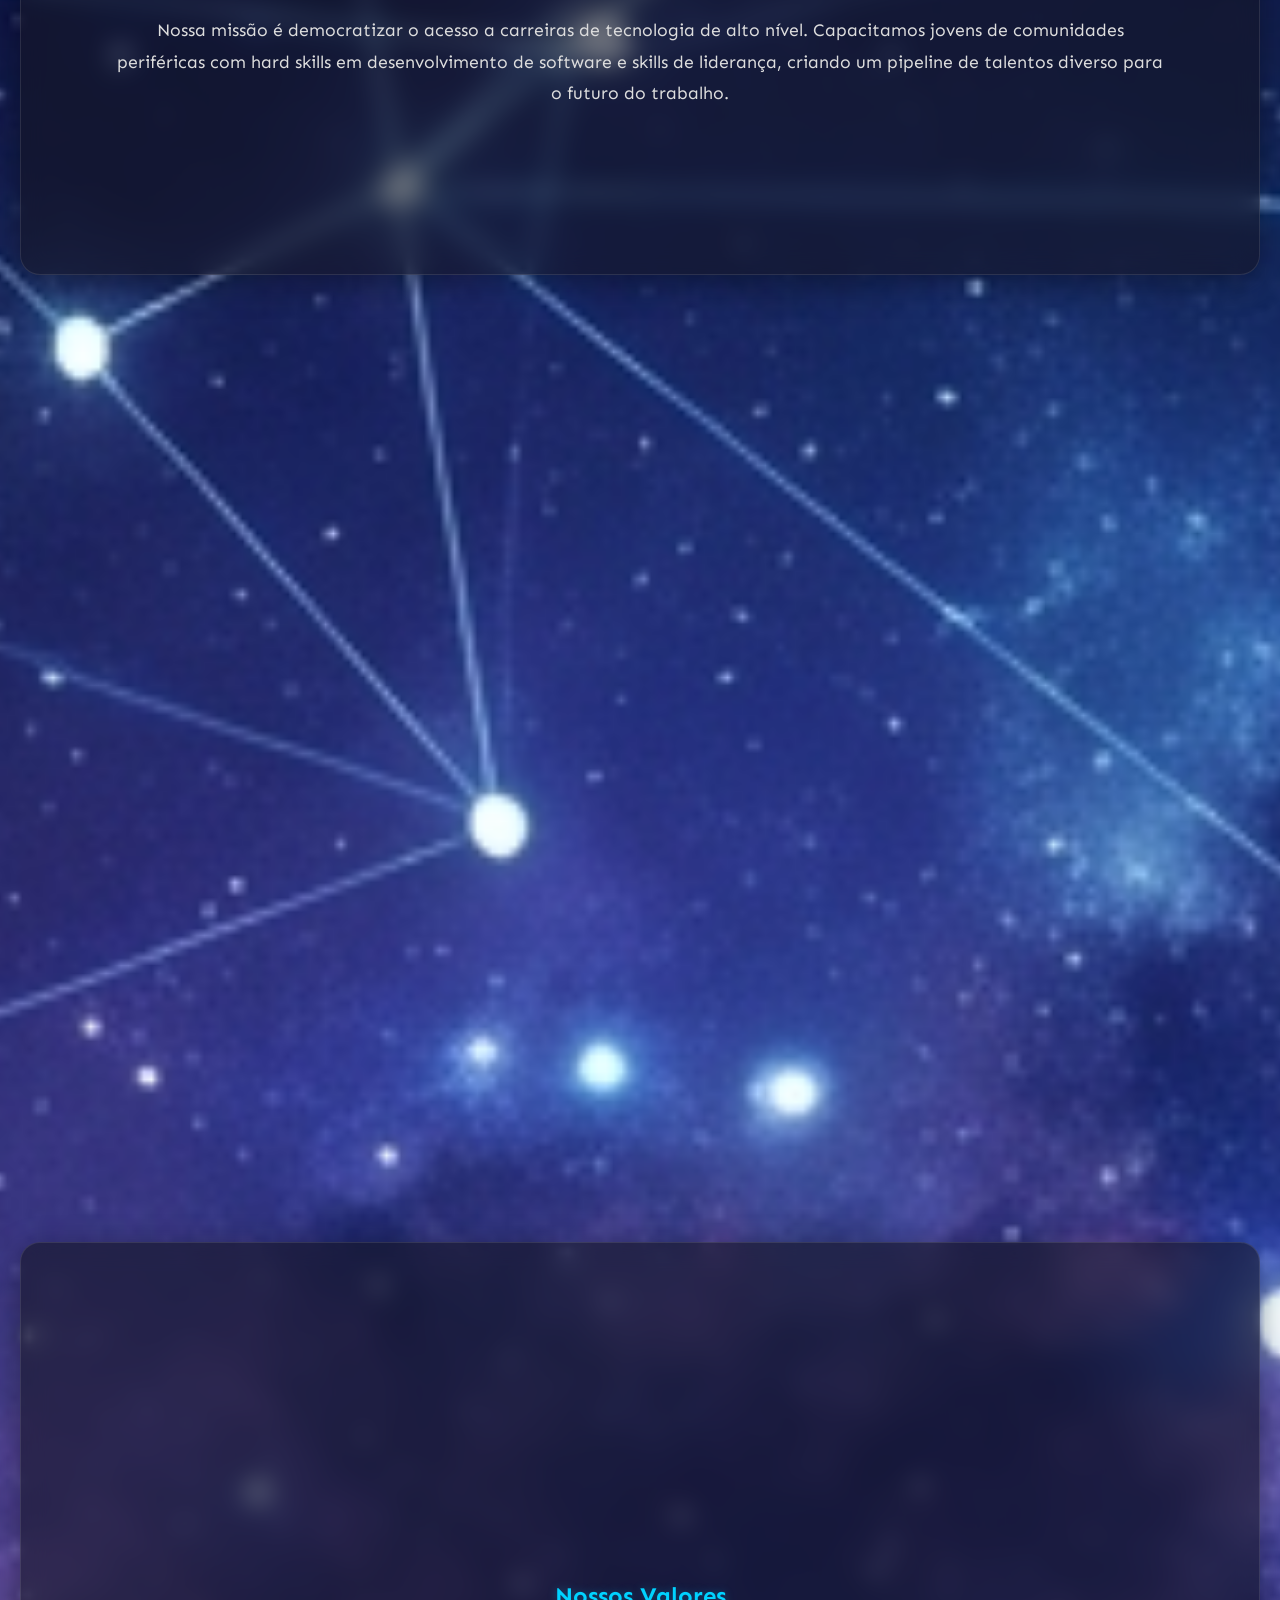
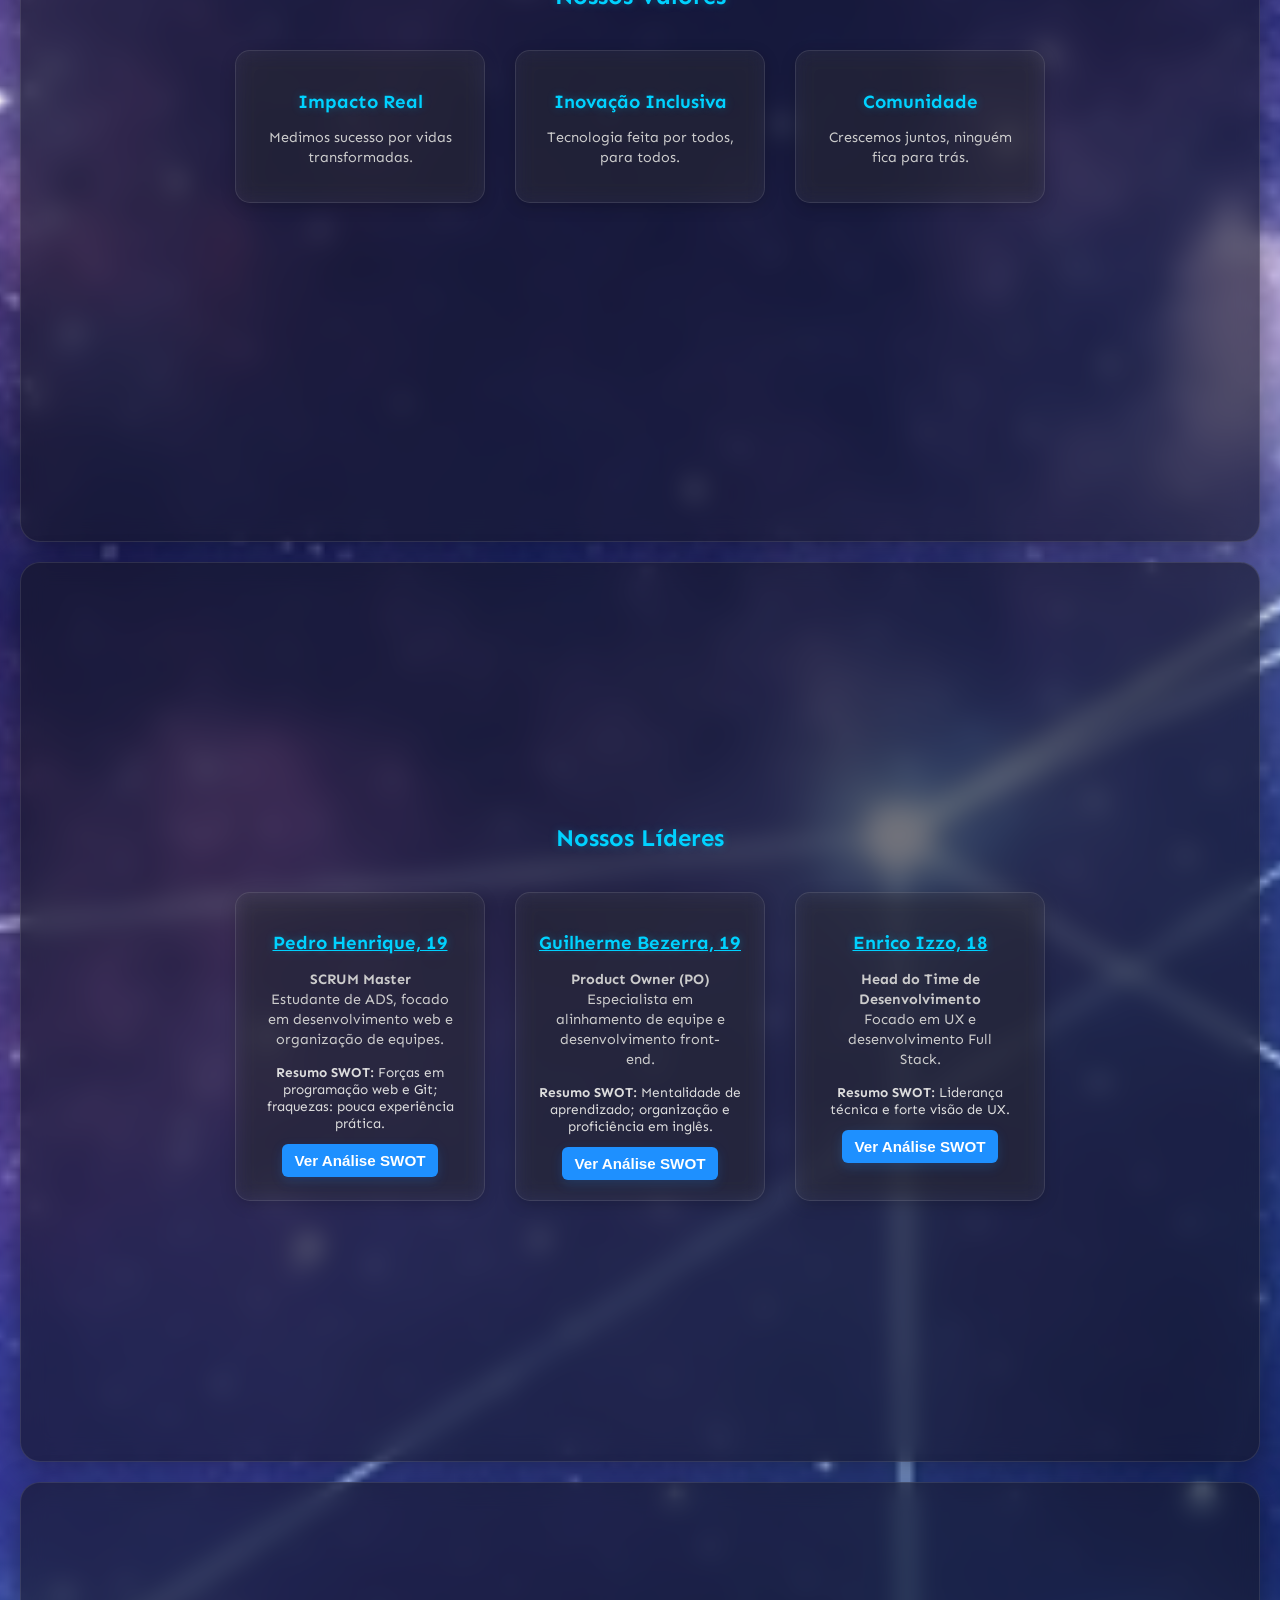
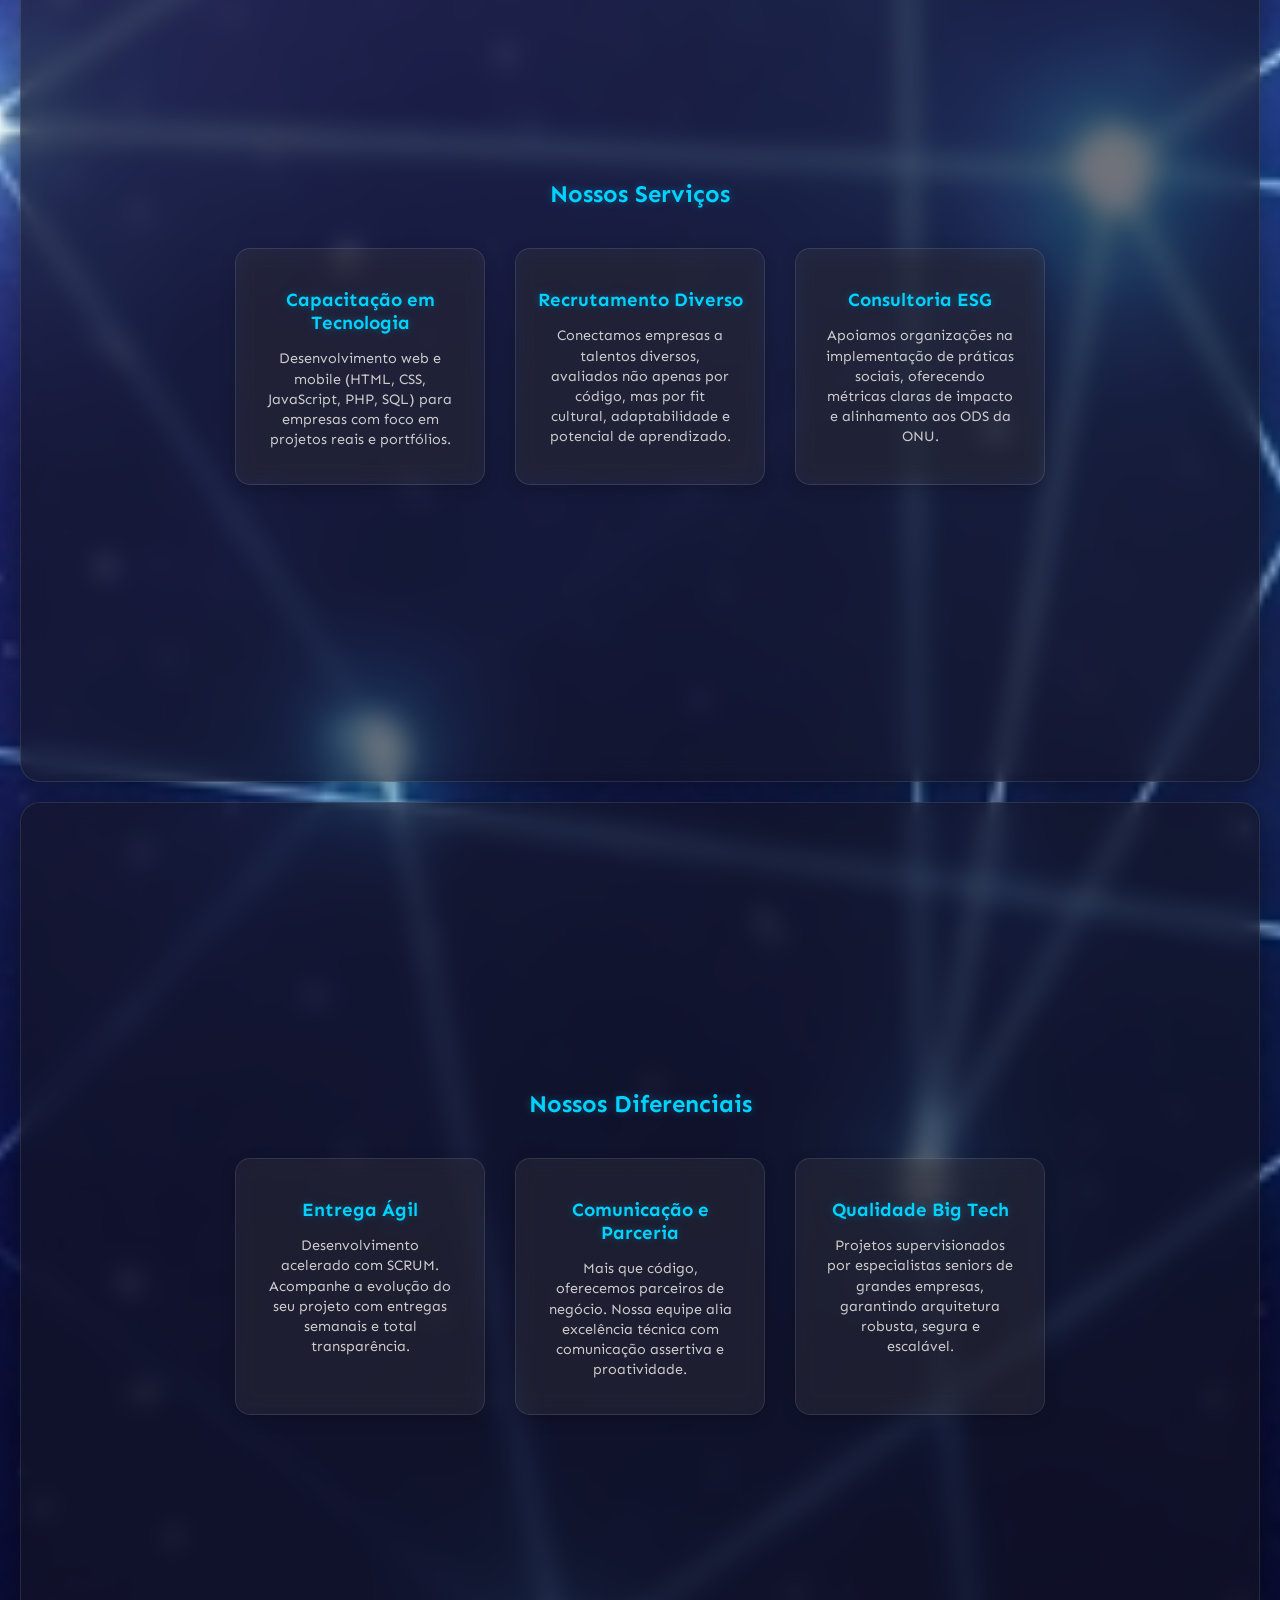
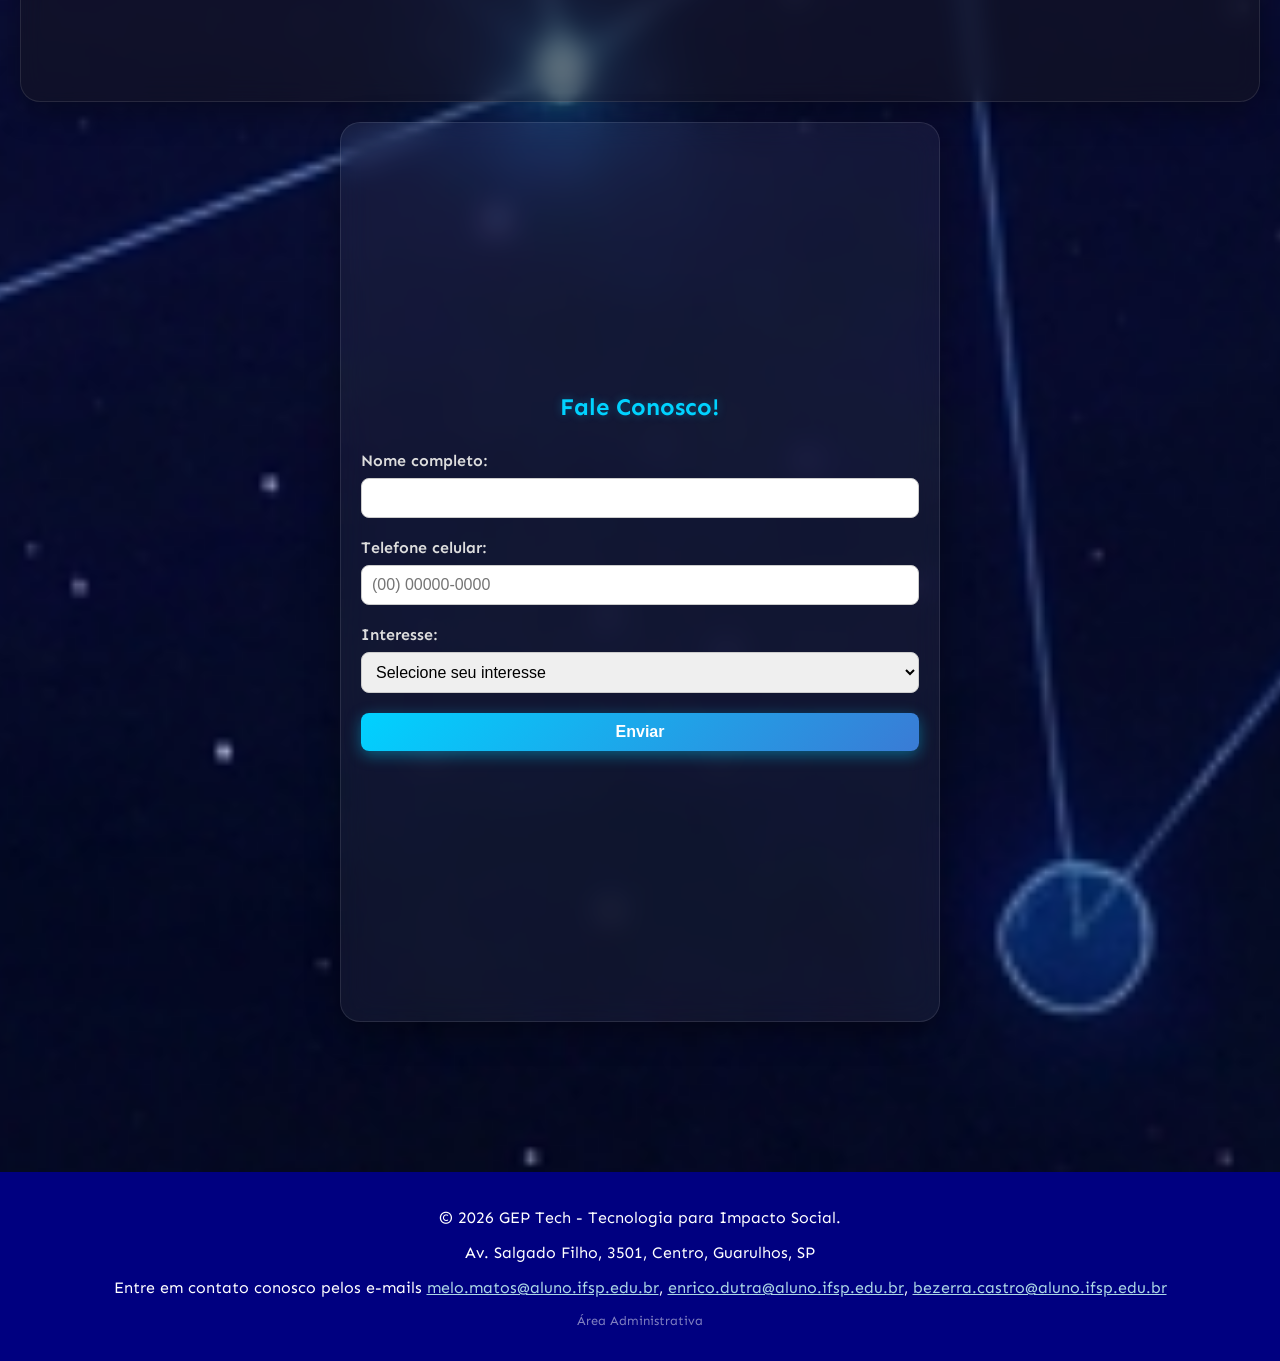
==== commit 9447178c: "adicionando <a> nos nomes para linkar no linkedin" ====
--- a/index.html
+++ b/index.html
@@ -78,7 +78,7 @@
 
                 <!-- Pedro -->
                 <div class="membro-card" id="card-pedro">
-                    <h3>Pedro Henrique, 19</h3>
+                    <h3><a href="https://www.linkedin.com/in/pedro-henrique-melo-18977638a/" style="color: inherit;" target="_blank">Pedro Henrique, 19</a></h3>
                     <p><strong>SCRUM Master</strong><br>Estudante de ADS, focado em desenvolvimento web e organização de equipes.</p>
 
                     <div class="swot-mini">
@@ -95,7 +95,7 @@
 
                 <!-- Guilherme -->
                 <div class="membro-card" id="card-guilherme">
-                    <h3>Guilherme Bezerra, 19</h3>
+                    <h3><a href="https://www.linkedin.com/in/guilherme-bezerra-castro/" style="color: inherit;" target="_blank">Guilherme Bezerra, 19</a></h3>
                     <p><strong>Product Owner (PO)</strong><br>Especialista em alinhamento de equipe e desenvolvimento front-end.</p>
 
                     <div class="swot-mini">
@@ -112,7 +112,7 @@
 
                 <!-- Enrico -->
                 <div class="membro-card" id="card-enrico">
-                    <h3>Enrico Izzo, 18</h3>
+                    <h3><a href="https://www.linkedin.com/in/enrico-dutra-n-izzo-35448932a?utm_source=share&utm_campaign=share_via&utm_content=profile&utm_medium=android_app" style="color: inherit;" target="_blank">Enrico Izzo, 18</a></h3>
                     <p><strong>Head do Time de Desenvolvimento</strong><br>Focado em UX e desenvolvimento Full Stack.</p>
 
                     <div class="swot-mini">
@@ -194,9 +194,12 @@
         </div>
 
         <footer>
-            <p>&copy; 2025 GEP Tech - Tecnologia para Impacto Social.</p>
-            <p>Entre em contato conosco pelo telefone (11) 4256-1234 ou pelo e-mail <a href="mailto:contato@geptech.org"
-                    class="emailLink">contato@geptech.org</a></p>
+            <p>&copy; 2026 GEP Tech - Tecnologia para Impacto Social.</p>
+            <p>Av. Salgado Filho, 3501, Centro, Guarulhos, SP</p>
+            <p>Entre em contato conosco pelos e-mails <a href="mailto:melo.matos@aluno.ifsp.edu.br"
+                    class="emailLink">melo.matos@aluno.ifsp.edu.br</a>, <a href="mailto:enrico.dutra@aluno.ifsp.edu.br"
+                    class="emailLink">enrico.dutra@aluno.ifsp.edu.br</a>, <a href="mailto:bezerra.castro@aluno.ifsp.edu.br"
+                    class="emailLink">bezerra.castro@aluno.ifsp.edu.br</a></p>
             <p style="margin-top: 15px; font-size: 0.8em; opacity: 0.5;"><a href="admin.php"
                     style="color: white; text-decoration: none;">Área Administrativa</a></p>
         </footer>
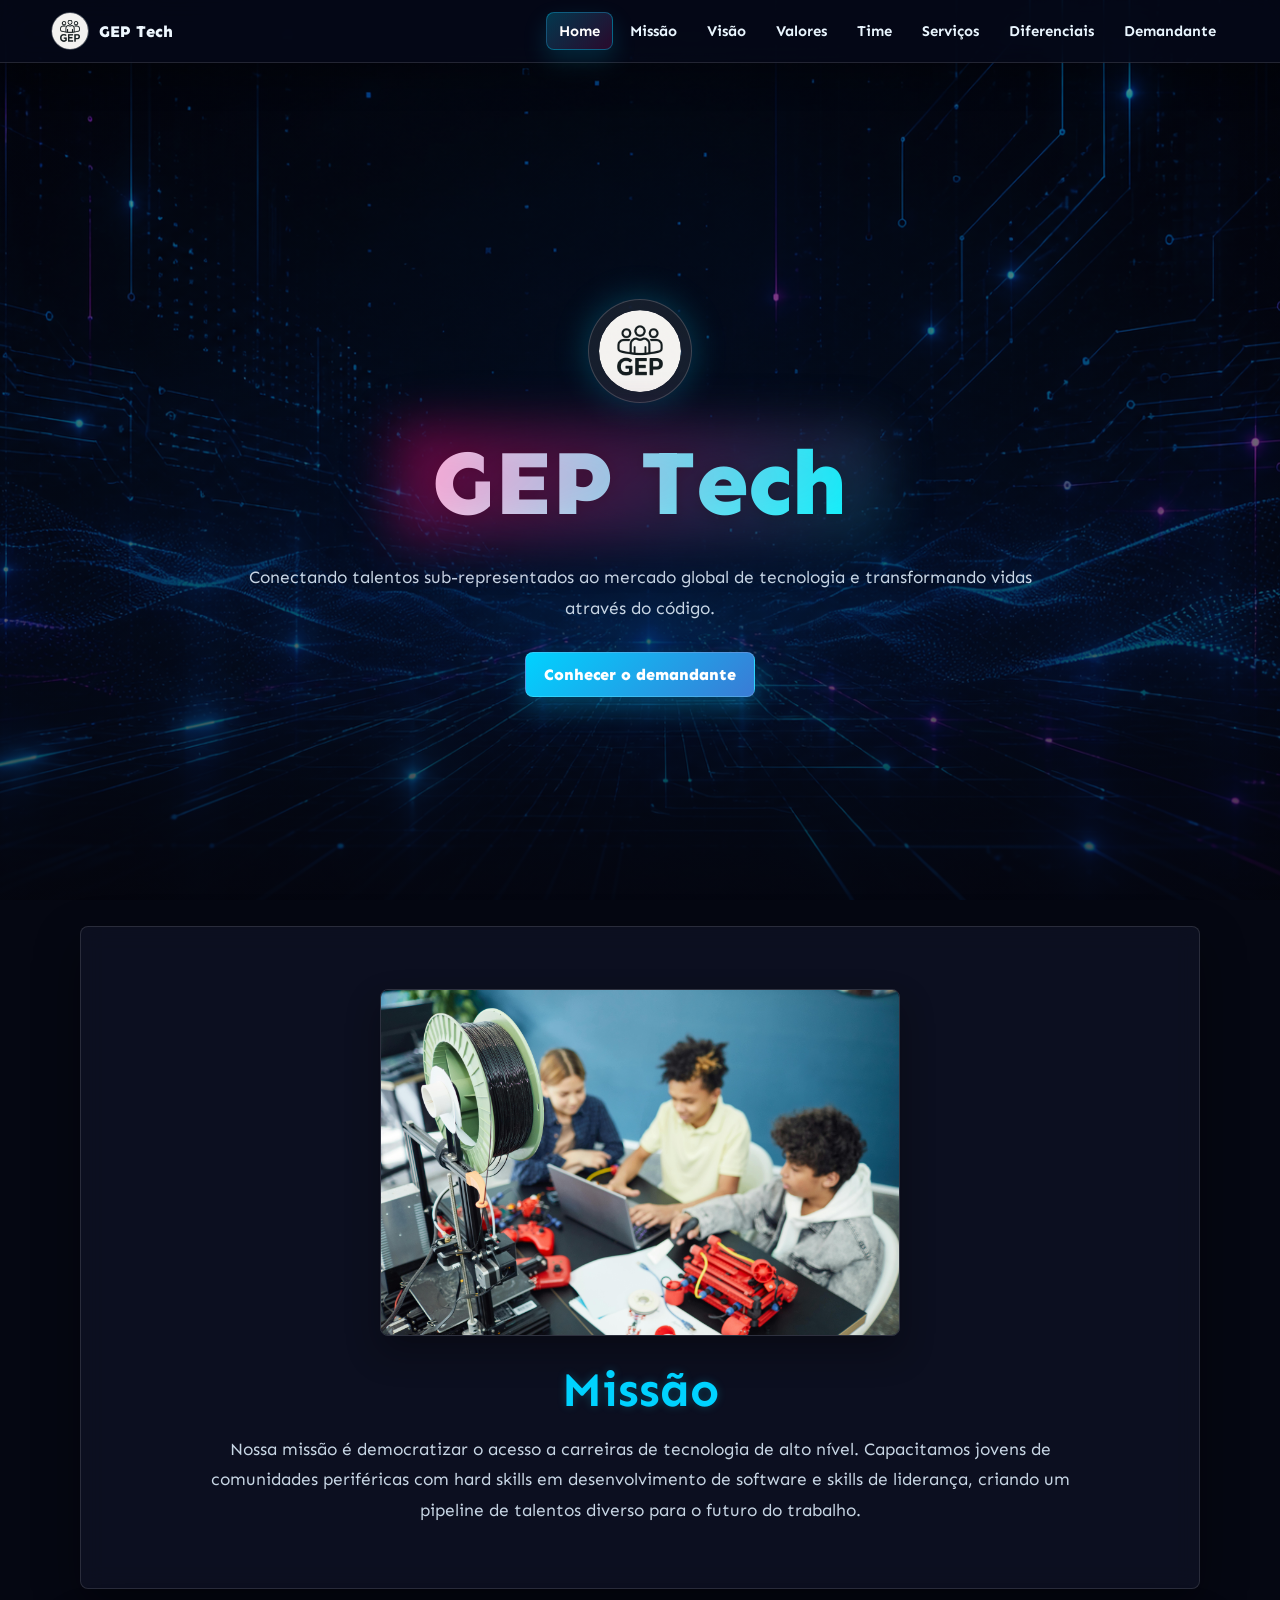
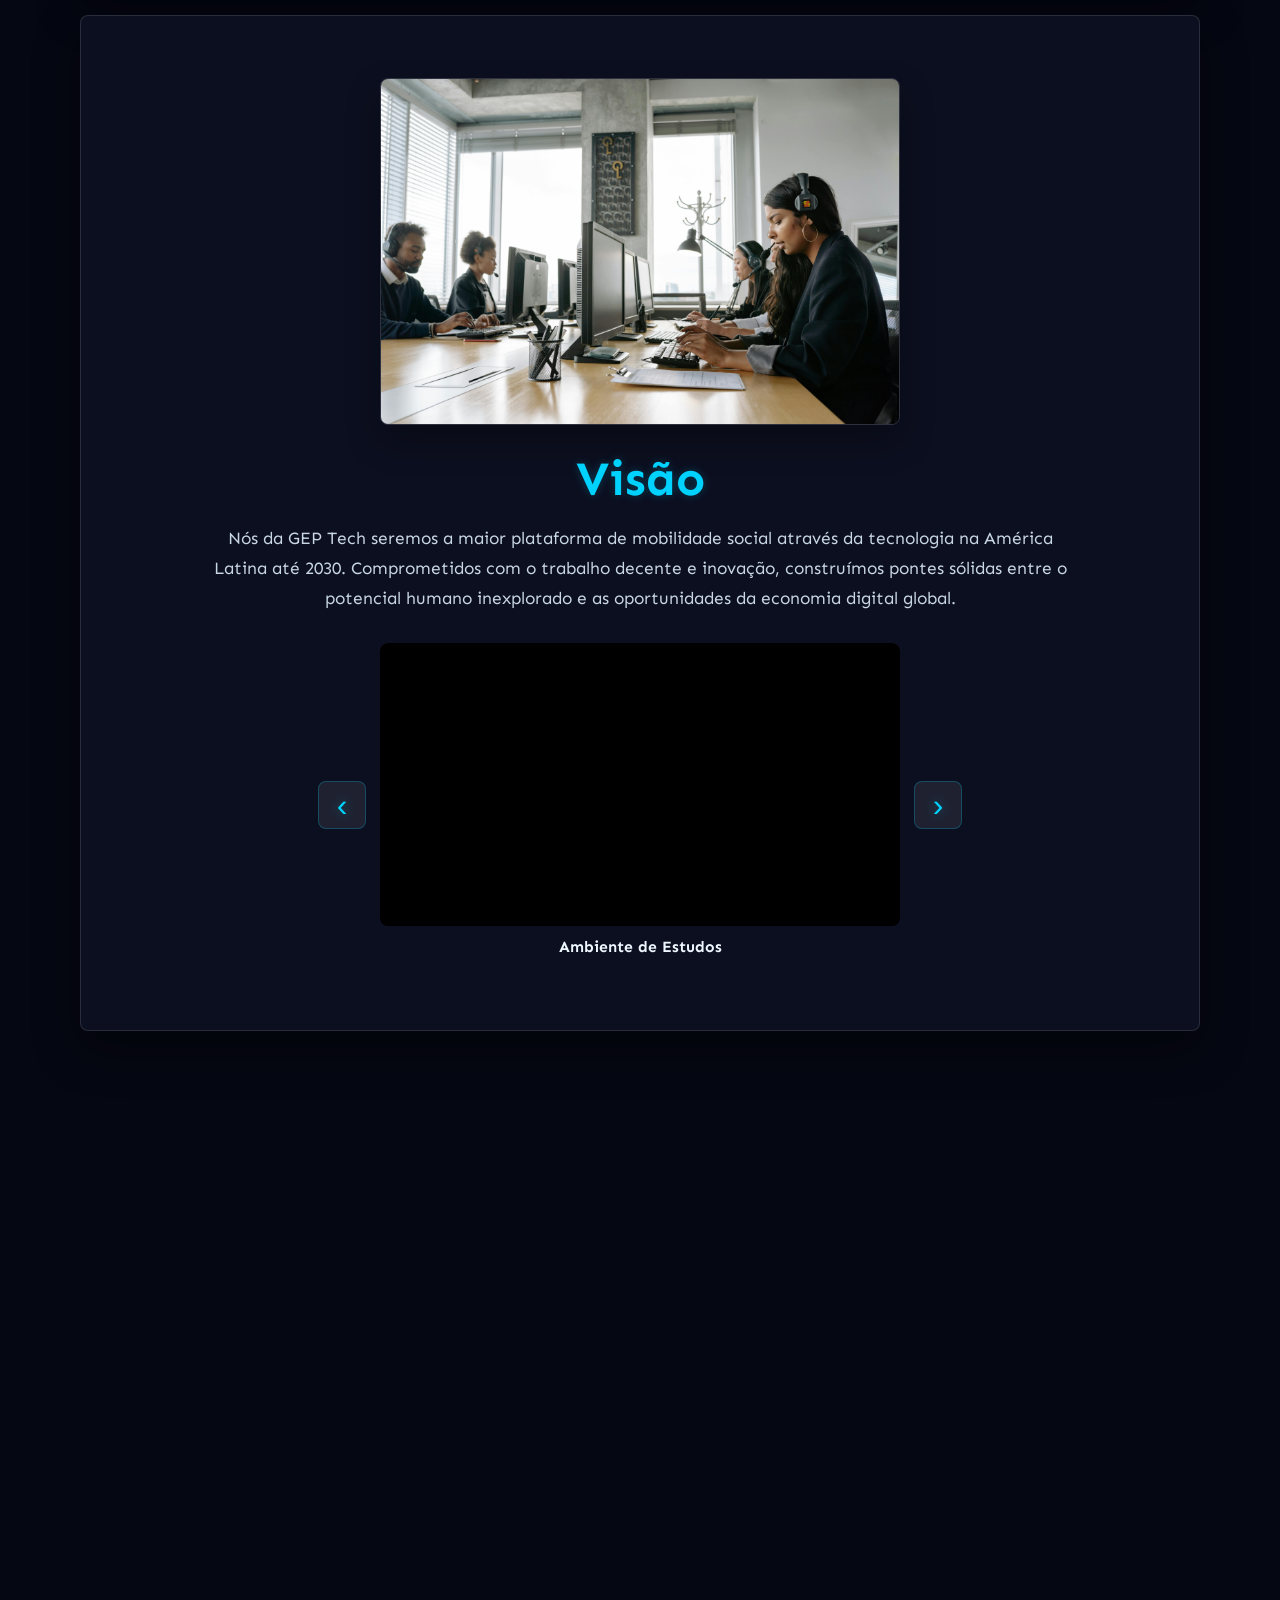
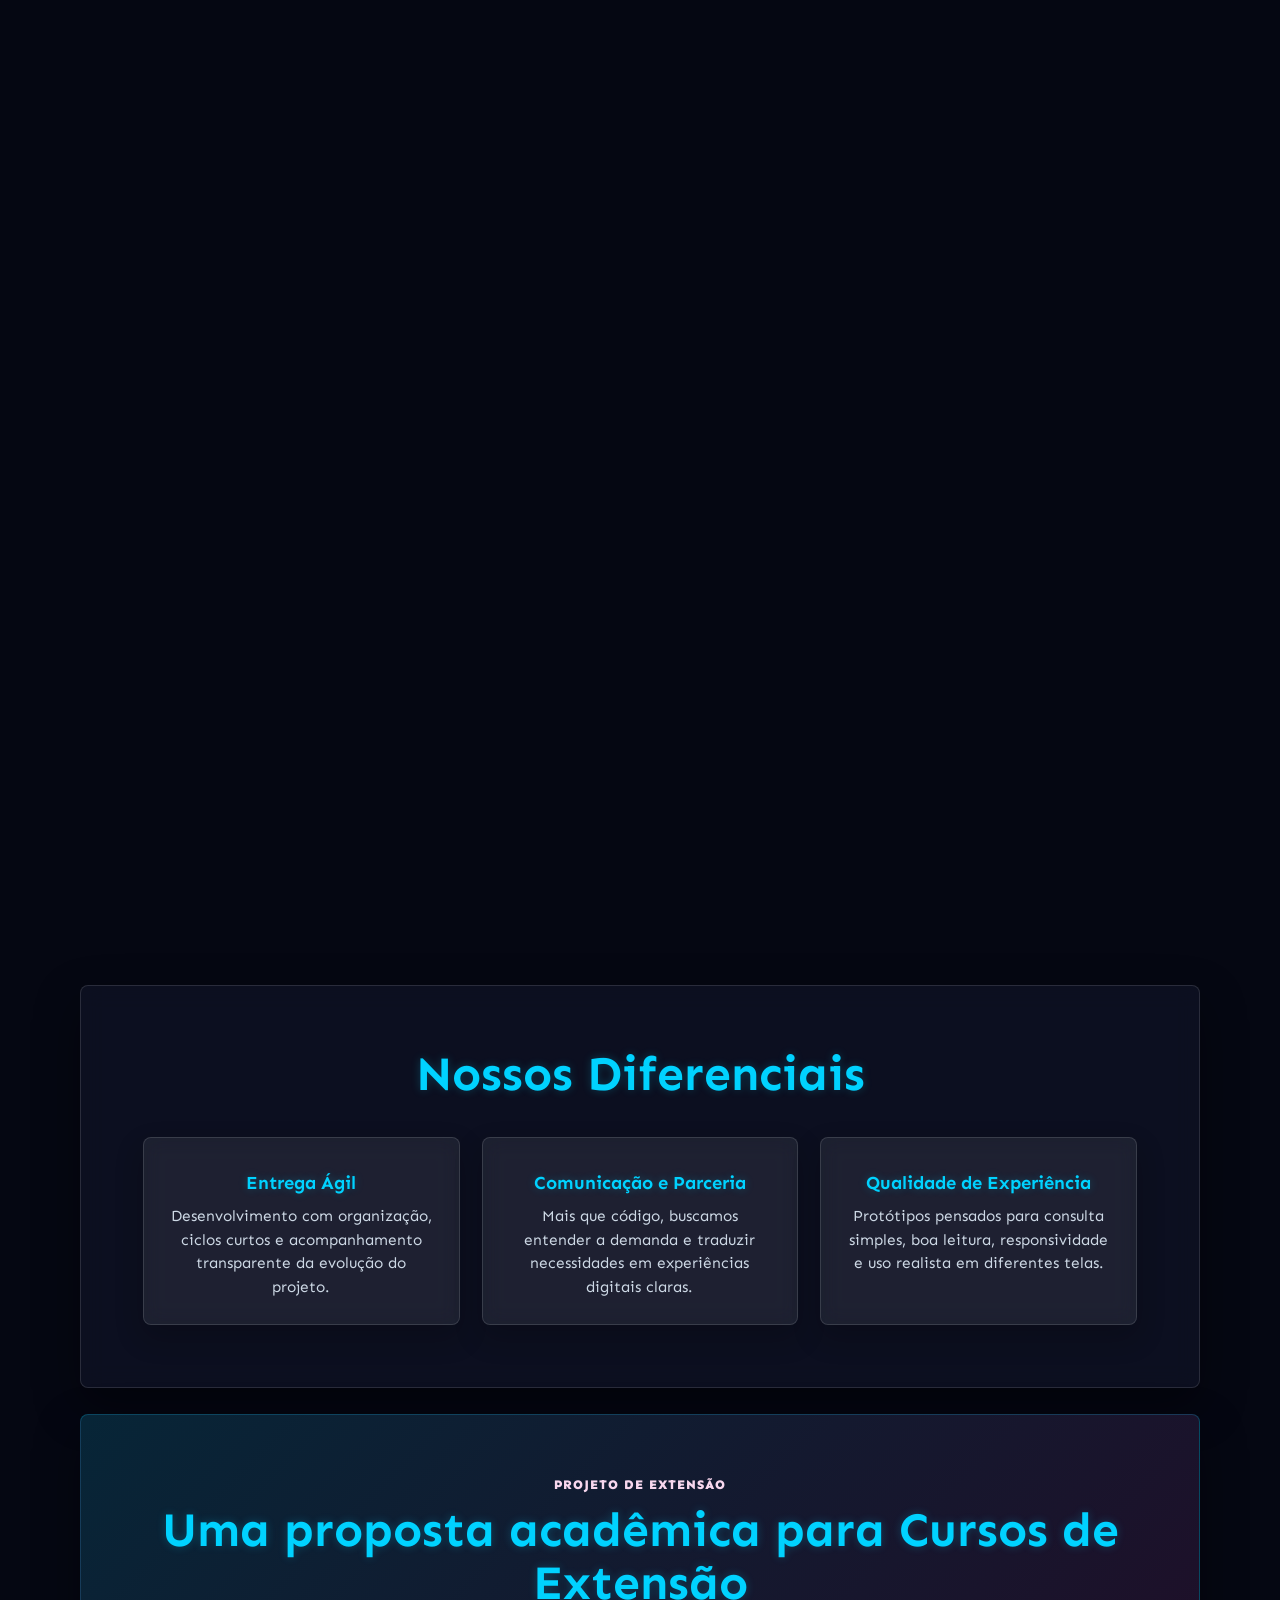
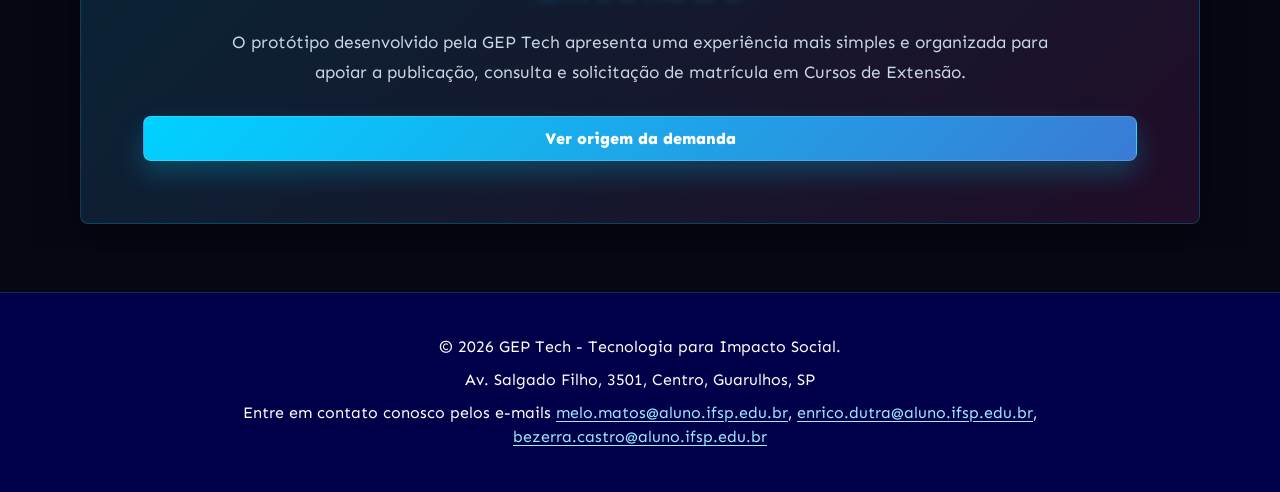
==== commit 5ba75292: "feat: adicionar página de demandante" ====
--- a/index.html
+++ b/index.html
@@ -11,524 +11,215 @@
 </head>
 
 <body>
-    <nav>
-        <ul>
-            <li><a href="#top">Home</a></li>
-            <li><a href="#mis">Missão</a></li>
-            <li><a href="#vis">Visão</a></li>
-            <li><a href="#mem">Time</a></li>
-            <li><a href="#nos">Serviços</a></li>
-            <li><a href="#por">Dif.</a></li>
-            <li><a href="#formcontato">Contato</a></li>
+    <nav class="site-nav" aria-label="Navegação principal">
+        <a class="brand" href="index.html#top" aria-label="GEP Tech - início">
+            <img src="imagens/logo.png" alt="Logotipo GEP Tech" />
+            <span>GEP Tech</span>
+        </a>
+        <button class="nav-toggle" type="button" aria-expanded="false" aria-controls="menu-principal" aria-label="Abrir menu">
+            <span></span>
+            <span></span>
+            <span></span>
+        </button>
+        <ul id="menu-principal" class="nav-menu">
+            <li><a class="nav-link active" href="index.html#top">Home</a></li>
+            <li><a class="nav-link" href="index.html#mis">Missão</a></li>
+            <li><a class="nav-link" href="index.html#vis">Visão</a></li>
+            <li><a class="nav-link" href="index.html#val">Valores</a></li>
+            <li><a class="nav-link" href="index.html#mem">Time</a></li>
+            <li><a class="nav-link" href="index.html#nos">Serviços</a></li>
+            <li><a class="nav-link" href="index.html#por">Diferenciais</a></li>
+            <li><a class="nav-link" href="demandante.html">Demandante</a></li>
         </ul>
     </nav>
+
     <main>
         <header class="mainHeader" id="top">
+            <div class="hero-logo-wrap">
+                <img src="imagens/logo.png" alt="Logotipo GEP Tech" class="hero-logo" />
+            </div>
             <h1 class="tituloDecor">GEP Tech</h1>
-            <p>Conectando talentos sub-representados ao mercado global de tecnologia e transformando vidas através do
-                código.</p>
+            <p>Conectando talentos sub-representados ao mercado global de tecnologia e transformando vidas através do código.</p>
+            <a class="cta-link" href="demandante.html">Conhecer o demandante</a>
         </header>
 
         <section class="txt fadeIn" id="mis">
-            <img src="imagens/imagem1.jpg" alt="Estudantes GEP" class="imgCheia">
+            <img src="imagens/imagem1.jpg" alt="Estudantes em ambiente de aprendizagem tecnológica" class="imgCheia">
             <h2>Missão</h2>
-            <p>Nossa missão é democratizar o acesso a carreiras de tecnologia de alto nível. Capacitamos jovens de
-                comunidades periféricas com hard skills em desenvolvimento de software e skills de liderança, criando um
-                pipeline de talentos diverso para o futuro do trabalho.</p>
-        </section>
-
-        <div class="txt fadeIn" id="vis">
-            <img src="imagens/imagem2.jpg" alt="Equipe GEP" class="imgCheia">
+            <p>Nossa missão é democratizar o acesso a carreiras de tecnologia de alto nível. Capacitamos jovens de comunidades periféricas com hard skills em desenvolvimento de software e skills de liderança, criando um pipeline de talentos diverso para o futuro do trabalho.</p>
+        </section>
+
+        <section class="txt fadeIn" id="vis">
+            <img src="imagens/imagem2.jpg" alt="Equipe trabalhando em projeto de tecnologia" class="imgCheia">
             <h2>Visão</h2>
-            <p>Nós da GEP Tech seremos a maior plataforma de mobilidade social através da tecnologia na América Latina
-                até 2030. Comprometidos com o trabalho decente e inovação, construímos pontes sólidas entre o potencial
-                humano inexplorado e as oportunidades da economia digital global.</p>
-            <div class="carrosselCont">
-                <button class="btnAnt" aria-label="Anterior">◀</button>
+            <p>Nós da GEP Tech seremos a maior plataforma de mobilidade social através da tecnologia na América Latina até 2030. Comprometidos com o trabalho decente e inovação, construímos pontes sólidas entre o potencial humano inexplorado e as oportunidades da economia digital global.</p>
+            <div class="carrosselCont" aria-label="Vídeos do projeto">
+                <button class="btnAnt" type="button" aria-label="Vídeo anterior">‹</button>
                 <div class="carrosselVideos"></div>
-                <button class="btnProx" aria-label="Próximo">▶</button>
-            </div>
-        </div>
-
-    <section class="txt fadeIn" id="val">
-        <h2>Nossos Valores</h2>
-
-        <div class="membros-grid valores-grid">
-            <div class="membro-card valor-card">
-                <h3>Impacto Real</h3>
-                <p>Medimos sucesso por vidas transformadas.</p>
-            </div>
-
-            <div class="membro-card valor-card">
-                <h3>Inovação Inclusiva</h3>
-                <p>Tecnologia feita por todos, para todos.</p>
-            </div>
-
-            <div class="membro-card valor-card">
-                <h3>Comunidade</h3>
-                <p>Crescemos juntos, ninguém fica para trás.</p>
-            </div>
-        </div>
-    </section>
-
+                <button class="btnProx" type="button" aria-label="Próximo vídeo">›</button>
+            </div>
+        </section>
+
+        <section class="txt fadeIn compact-section" id="val">
+            <h2>Nossos Valores</h2>
+            <div class="membros-grid valores-grid">
+                <div class="membro-card valor-card">
+                    <span class="card-icon" aria-hidden="true">◆</span>
+                    <h3>Impacto Real</h3>
+                    <p>Medimos sucesso por vidas transformadas.</p>
+                </div>
+                <div class="membro-card valor-card">
+                    <span class="card-icon" aria-hidden="true">✦</span>
+                    <h3>Inovação Inclusiva</h3>
+                    <p>Tecnologia feita por todos, para todos.</p>
+                </div>
+                <div class="membro-card valor-card">
+                    <span class="card-icon" aria-hidden="true">●</span>
+                    <h3>Comunidade</h3>
+                    <p>Crescemos juntos, ninguém fica para trás.</p>
+                </div>
+            </div>
+        </section>
 
         <section class="txt fadeIn" id="mem">
             <h2>Nossos Líderes</h2>
             <div class="membros-grid">
-
-                <!-- Pedro -->
                 <div class="membro-card" id="card-pedro">
-                    <h3><a href="https://www.linkedin.com/in/pedro-henrique-melo-18977638a/" style="color: inherit;" target="_blank">Pedro Henrique, 19</a></h3>
+                    <h3><a href="https://www.linkedin.com/in/pedro-henrique-melo-18977638a/" target="_blank" rel="noopener">Pedro Henrique, 19</a></h3>
                     <p><strong>SCRUM Master</strong><br>Estudante de ADS, focado em desenvolvimento web e organização de equipes.</p>
-
-                    <div class="swot-mini">
-                        <strong>Resumo SWOT:</strong> Forças em programação web e Git; fraquezas: pouca experiência prática.
-                    </div>
-
-                    <button class="btn-swot"
-                            aria-haspopup="dialog"
-                            aria-controls="swotModalPedro"
-                            onclick="openModal('swotModalPedro', this)">
-                        Ver Análise SWOT
-                    </button>
-                </div>
-
-                <!-- Guilherme -->
+                    <div class="swot-mini"><strong>Resumo SWOT:</strong> Forças em programação web e Git; fraquezas: pouca experiência prática.</div>
+                    <button class="btn-swot" type="button" aria-haspopup="dialog" aria-controls="swotModalPedro" onclick="openModal('swotModalPedro', this)">Ver Análise SWOT</button>
+                </div>
+
                 <div class="membro-card" id="card-guilherme">
-                    <h3><a href="https://www.linkedin.com/in/guilherme-bezerra-castro/" style="color: inherit;" target="_blank">Guilherme Bezerra, 19</a></h3>
+                    <h3><a href="https://www.linkedin.com/in/guilherme-bezerra-castro/" target="_blank" rel="noopener">Guilherme Bezerra, 19</a></h3>
                     <p><strong>Product Owner (PO)</strong><br>Especialista em alinhamento de equipe e desenvolvimento front-end.</p>
-
-                    <div class="swot-mini">
-                        <strong>Resumo SWOT:</strong> Mentalidade de aprendizado; organização e proficiência em inglês.
-                    </div>
-
-                    <button class="btn-swot"
-                            aria-haspopup="dialog"
-                            aria-controls="swotModalGuilherme"
-                            onclick="openModal('swotModalGuilherme', this)">
-                        Ver Análise SWOT
-                    </button>
-                </div>
-
-                <!-- Enrico -->
+                    <div class="swot-mini"><strong>Resumo SWOT:</strong> Mentalidade de aprendizado; organização e proficiência em inglês.</div>
+                    <button class="btn-swot" type="button" aria-haspopup="dialog" aria-controls="swotModalGuilherme" onclick="openModal('swotModalGuilherme', this)">Ver Análise SWOT</button>
+                </div>
+
                 <div class="membro-card" id="card-enrico">
-                    <h3><a href="https://www.linkedin.com/in/enrico-dutra-n-izzo-35448932a?utm_source=share&utm_campaign=share_via&utm_content=profile&utm_medium=android_app" style="color: inherit;" target="_blank">Enrico Izzo, 18</a></h3>
+                    <h3><a href="https://www.linkedin.com/in/enrico-dutra-n-izzo-35448932a?utm_source=share&utm_campaign=share_via&utm_content=profile&utm_medium=android_app" target="_blank" rel="noopener">Enrico Izzo, 18</a></h3>
                     <p><strong>Head do Time de Desenvolvimento</strong><br>Focado em UX e desenvolvimento Full Stack.</p>
-
-                    <div class="swot-mini">
-                        <strong>Resumo SWOT:</strong> Liderança técnica e forte visão de UX.
-                    </div>
-
-                    <button class="btn-swot"
-                            aria-haspopup="dialog"
-                            aria-controls="swotModalEnrico"
-                            onclick="openModal('swotModalEnrico', this)">
-                        Ver Análise SWOT
-                    </button>
-                </div>
-            </div>
-        </section>
-
-        <section class="txt fadeIn" id="nos">
+                    <div class="swot-mini"><strong>Resumo SWOT:</strong> Liderança técnica e forte visão de UX.</div>
+                    <button class="btn-swot" type="button" aria-haspopup="dialog" aria-controls="swotModalEnrico" onclick="openModal('swotModalEnrico', this)">Ver Análise SWOT</button>
+                </div>
+            </div>
+        </section>
+
+        <section class="txt fadeIn compact-section" id="nos">
             <h2>Nossos Serviços</h2>
             <div class="membros-grid">
                 <div class="membro-card">
                     <h3>Capacitação em Tecnologia</h3>
-                    <p>Desenvolvimento web e mobile (HTML, CSS, JavaScript, PHP, SQL) para empresas com foco em
-                        projetos reais e portfólios.</p>
-                </div>
-                <div class="membro-card">
-                    <h3>Recrutamento Diverso</h3>
-                    <p>Conectamos empresas a talentos diversos, avaliados não apenas por código, mas por fit cultural,
-                        adaptabilidade e potencial de aprendizado.</p>
-                </div>
-                <div class="membro-card">
-                    <h3>Consultoria ESG</h3>
-                    <p>Apoiamos organizações na implementação de práticas sociais, oferecendo métricas claras de impacto
-                        e alinhamento aos ODS da ONU.</p>
-                </div>
-            </div>
-        </section>
-
-        <section class="txt fadeIn" id="por">
+                    <p>Desenvolvimento web e mobile com foco em projetos reais, portfólio e aprendizagem aplicada.</p>
+                </div>
+                <div class="membro-card">
+                    <h3>Prototipação Digital</h3>
+                    <p>Criação de soluções web para demandas acadêmicas e institucionais, com atenção à experiência do usuário.</p>
+                </div>
+                <div class="membro-card">
+                    <h3>Consultoria de Produto</h3>
+                    <p>Apoio na organização de fluxos, interfaces e propostas digitais orientadas por impacto social.</p>
+                </div>
+            </div>
+        </section>
+
+        <section class="txt fadeIn compact-section" id="por">
             <h2>Nossos Diferenciais</h2>
             <div class="membros-grid">
                 <div class="membro-card">
                     <h3>Entrega Ágil</h3>
-                    <p>Desenvolvimento acelerado com SCRUM. Acompanhe a evolução do seu projeto com entregas semanais e
-                        total transparência.</p>
+                    <p>Desenvolvimento com organização, ciclos curtos e acompanhamento transparente da evolução do projeto.</p>
                 </div>
                 <div class="membro-card">
                     <h3>Comunicação e Parceria</h3>
-                    <p>Mais que código, oferecemos parceiros de negócio. Nossa equipe alia excelência técnica com
-                        comunicação assertiva e proatividade.</p>
-                </div>
-                <div class="membro-card">
-                    <h3>Qualidade Big Tech</h3>
-                    <p>Projetos supervisionados por especialistas seniors de grandes empresas, garantindo arquitetura
-                        robusta, segura e escalável.</p>
-                </div>
-            </div>
-        </section>
-
-        <div class="formCont fadeIn" id="formcontato">
-            <h2>Fale Conosco!</h2>
-            <form action="submit.php" method="post">
-                <label for="nome">Nome completo:</label>
-                <input type="text" id="nome" name="nome" required>
-
-                <label for="telefone">Telefone celular:</label>
-                <input type="tel" id="telefone" name="telefone" placeholder="(00) 00000-0000" required>
-
-                <label for="unidade">Interesse:</label>
-                <select id="unidade" name="unidade" required>
-                    <option value="">Selecione seu interesse</option>
-                    <option value="dev_software">Desenvolvimento de Software</option>
-                    <option value="recrutamento">Recrutamento Tech & Diversidade</option>
-                    <option value="consultoria">Consultoria ESG</option>
-                    <option value="outros">Outros / Parcerias</option>
-                </select>
-
-                <button type="submit" id="btnform">Enviar</button>
-            </form>
+                    <p>Mais que código, buscamos entender a demanda e traduzir necessidades em experiências digitais claras.</p>
+                </div>
+                <div class="membro-card">
+                    <h3>Qualidade de Experiência</h3>
+                    <p>Protótipos pensados para consulta simples, boa leitura, responsividade e uso realista em diferentes telas.</p>
+                </div>
+            </div>
+        </section>
+
+        <section class="txt fadeIn project-callout" id="projeto-extensao">
+            <div class="section-kicker">Projeto de extensão</div>
+            <h2>Uma proposta acadêmica para Cursos de Extensão</h2>
+            <p>O protótipo desenvolvido pela GEP Tech apresenta uma experiência mais simples e organizada para apoiar a publicação, consulta e solicitação de matrícula em Cursos de Extensão.</p>
+            <a class="cta-link" href="demandante.html">Ver origem da demanda</a>
+        </section>
+    </main>
+
+    <footer>
+        <p>&copy; 2026 GEP Tech - Tecnologia para Impacto Social.</p>
+        <p>Av. Salgado Filho, 3501, Centro, Guarulhos, SP</p>
+        <p>Entre em contato conosco pelos e-mails <a href="mailto:melo.matos@aluno.ifsp.edu.br" class="emailLink">melo.matos@aluno.ifsp.edu.br</a>, <a href="mailto:enrico.dutra@aluno.ifsp.edu.br" class="emailLink">enrico.dutra@aluno.ifsp.edu.br</a>, <a href="mailto:bezerra.castro@aluno.ifsp.edu.br" class="emailLink">bezerra.castro@aluno.ifsp.edu.br</a></p>
+    </footer>
+
+    <button id="topBtn" title="Voltar ao topo" aria-label="Voltar ao topo">↑</button>
+
+    <div class="modal" id="swotModalPedro" role="dialog" aria-modal="true" aria-hidden="true" aria-labelledby="swotPedroTitle">
+        <div class="modal-overlay" data-action="close"></div>
+        <div class="modal-content" role="document">
+            <div class="modal-header">
+                <h3 id="swotPedroTitle">Análise SWOT - Pedro Henrique Melo Matos</h3>
+                <button class="modal-close" type="button" aria-label="Fechar janela" data-action="close">&times;</button>
+            </div>
+            <div class="modal-body">
+                <p>Esta análise é uma visão pessoal e estratégica dos pontos-chave para desenvolvimento acadêmico e profissional.</p>
+                <div class="modal-grid">
+                    <div class="box"><strong>Forças</strong><ul><li>Conhecimento em HTML, CSS, JavaScript</li><li>Git/GitHub</li><li>Organização</li><li>Facilidade de aprendizado e leitura técnica em inglês</li></ul></div>
+                    <div class="box"><strong>Fraquezas</strong><ul><li>Pouca experiência profissional real</li><li>Dificuldade inicial na conversação em inglês</li><li>Necessidade de aprofundar bancos de dados e arquitetura</li></ul></div>
+                    <div class="box"><strong>Oportunidades</strong><ul><li>Projetos acadêmicos e de extensão no IFSP</li><li>Cursos online</li><li>Crescimento do mercado tech e trabalho remoto</li></ul></div>
+                    <div class="box"><strong>Ameaças</strong><ul><li>Alta concorrência</li><li>Evolução rápida de tecnologias</li><li>Possíveis limitações financeiras no curto prazo</li></ul></div>
+                </div>
+                <div class="modal-footer"><small>Use ESC para fechar ou clique fora do modal.</small></div>
+            </div>
         </div>
-
-        <footer>
-            <p>&copy; 2026 GEP Tech - Tecnologia para Impacto Social.</p>
-            <p>Av. Salgado Filho, 3501, Centro, Guarulhos, SP</p>
-            <p>Entre em contato conosco pelos e-mails <a href="mailto:melo.matos@aluno.ifsp.edu.br"
-                    class="emailLink">melo.matos@aluno.ifsp.edu.br</a>, <a href="mailto:enrico.dutra@aluno.ifsp.edu.br"
-                    class="emailLink">enrico.dutra@aluno.ifsp.edu.br</a>, <a href="mailto:bezerra.castro@aluno.ifsp.edu.br"
-                    class="emailLink">bezerra.castro@aluno.ifsp.edu.br</a></p>
-            <p style="margin-top: 15px; font-size: 0.8em; opacity: 0.5;"><a href="admin.php"
-                    style="color: white; text-decoration: none;">Área Administrativa</a></p>
-        </footer>
-
-        <button id="topBtn" title="Voltar ao topo">↑</button>
-
-        <!-- Modal: SWOT do Pedro -->
-        <div class="modal" id="swotModalPedro" role="dialog" aria-modal="true" aria-hidden="true" aria-labelledby="swotPedroTitle">
-            <div class="modal-overlay" data-action="close"></div>
-
-            <div class="modal-content" role="document">
-                <div class="modal-header">
-                    <h3 id="swotPedroTitle">Análise SWOT — Pedro Henrique Melo Matos</h3>
-                    <button class="modal-close" aria-label="Fechar janela" data-action="close">&times;</button>
-                </div>
-
-                <div class="modal-body">
-                    <p>Esta análise é uma visão pessoal e estratégica dos pontos-chave para desenvolvimento acadêmico e profissional.</p>
-
-                    <div class="modal-grid" aria-hidden="false">
-                        <div class="box">
-                            <strong>Forças</strong>
-                            <ul>
-                                <li>Conhecimento em HTML, CSS, JavaScript</li>
-                                <li>Git/GitHub</li>
-                                <li>Organização</li>
-                                <li>Facilidade de aprendizado e leitura técnica em inglês</li>
-                            </ul>
-                        </div>
-
-                        <div class="box">
-                            <strong>Fraquezas</strong>
-                            <ul>
-                                <li>Pouca experiência profissional real</li>
-                                <li>Dificuldade inicial na conversação em inglês</li>
-                                <li>Necessidade de aprofundar bancos de dados e arquitetura</li>
-                            </ul>
-                        </div>
-
-                        <div class="box">
-                            <strong>Oportunidades</strong>
-                            <ul>
-                                <li>Projetos acadêmicos e de extensão no IFSP</li>
-                                <li>Cursos online</li>
-                                <li>Crescimento do mercado tech e trabalho remoto</li>
-                            </ul>
-                        </div>
-
-                        <div class="box">
-                            <strong>Ameaças</strong>
-                            <ul>
-                                <li>Alta concorrência</li>
-                                <li>Evolução rápida de tecnologias</li>
-                                <li>Possíveis limitações financeiras no curto prazo</li>
-                            </ul>
-                        </div>
-                    </div>
-
-                    <div class="modal-footer">
-                        <small>Use ESC para fechar ou clique fora do modal.</small>
-                    </div>
-                </div>
+    </div>
+
+    <div class="modal" id="swotModalGuilherme" role="dialog" aria-modal="true" aria-hidden="true" aria-labelledby="swotGuilhermeTitle">
+        <div class="modal-overlay" data-action="close"></div>
+        <div class="modal-content" role="document">
+            <div class="modal-header">
+                <h3 id="swotGuilhermeTitle">Análise SWOT - Guilherme Bezerra</h3>
+                <button class="modal-close" type="button" aria-label="Fechar janela" data-action="close">&times;</button>
+            </div>
+            <div class="modal-body">
+                <p>Resumo estratégico das competências e desafios de Guilherme.</p>
+                <div class="modal-grid">
+                    <div class="box"><strong>Forças</strong><ul><li>Mentalidade de aprendizado contínuo e abertura a feedbacks</li><li>Familiaridade com PHP, HTML, JavaScript e SQL</li><li>Proficiência em inglês; espanhol intermediário</li><li>Organização e gestão de equipe</li></ul></div>
+                    <div class="box"><strong>Fraquezas</strong><ul><li>Pouca experiência prática como PO e em gestão de produtos</li><li>Conhecimento limitado de negócio, métricas e mercado</li><li>Pouco domínio de linguagens requisitadas como Java e C#</li><li>Conhecimento limitado sobre GIT e GitHub</li></ul></div>
+                    <div class="box"><strong>Oportunidades</strong><ul><li>Crescimento ao unir teoria com prática real</li><li>Possibilidade de se tornar referência interna pelo domínio do produto</li><li>Networking com devs, designers e clientes</li><li>Alta demanda por produtos digitais e soluções web</li></ul></div>
+                    <div class="box"><strong>Ameaças</strong><ul><li>Alta pressão por resultados rápidos em projetos digitais</li><li>Risco de decisões erradas impactarem o negócio</li><li>Concorrência com POs mais experientes</li></ul></div>
+                </div>
+                <div class="modal-footer"><small>Use ESC para fechar ou clique fora do modal.</small></div>
             </div>
         </div>
-
-        <!-- Modal: SWOT do Guilherme -->
-        <div class="modal" id="swotModalGuilherme" role="dialog" aria-modal="true" aria-hidden="true" aria-labelledby="swotGuilhermeTitle">
-            <div class="modal-overlay" data-action="close"></div>
-
-            <div class="modal-content" role="document">
-                <div class="modal-header">
-                    <h3 id="swotGuilhermeTitle">Análise SWOT — Guilherme Bezerra</h3>
-                    <button class="modal-close" aria-label="Fechar janela" data-action="close">&times;</button>
-                </div>
-
-                <div class="modal-body">
-                    <p>Resumo estratégico das competências e desafios de Guilherme.</p>
-
-                    <div class="modal-grid" aria-hidden="false">
-                        <div class="box">
-                            <strong>Forças</strong>
-                            <ul>
-                                <li>Mentalidade de aprendizado contínuo e abertura a feedbacks</li>
-                                <li>Familiaridade com PHP, HTML, JavaScript e SQL</li>
-                                <li>Proficiência em inglês; espanhol intermediário</li>
-                                <li>Organização e gestão de equipe</li>
-                            </ul>
-                        </div>
-
-                        <div class="box">
-                            <strong>Fraquezas</strong>
-                            <ul>
-                                <li>Pouca experiência prática como PO e em gestão de produtos</li>
-                                <li>Conhecimento limitado de negócio, métricas e mercado</li>
-                                <li>Pouco domínio de linguagens requisitadas como Java e C#</li>
-                                <li>Conhecimento limitado sobre GIT e GitHub</li>
-                            </ul>
-                        </div>
-
-                        <div class="box">
-                            <strong>Oportunidades</strong>
-                            <ul>
-                                <li>Crescimento ao unir teoria com prática real</li>
-                                <li>Possibilidade de se tornar referência interna pelo domínio do produto</li>
-                                <li>Networking com devs, designers e clientes</li>
-                                <li>Alta demanda por produtos digitais e soluções web</li>
-                            </ul>
-                        </div>
-
-                        <div class="box">
-                            <strong>Ameaças</strong>
-                            <ul>
-                                <li>Alta pressão por resultados rápidos (startups)</li>
-                                <li>Risco de decisões erradas impactarem o negócio</li>
-                                <li>Concorrência com POs mais experientes</li>
-                            </ul>
-                        </div>
-                    </div>
-
-                    <div class="modal-footer">
-                        <small>Use ESC para fechar ou clique fora do modal.</small>
-                    </div>
-                </div>
+    </div>
+
+    <div class="modal" id="swotModalEnrico" role="dialog" aria-modal="true" aria-hidden="true" aria-labelledby="swotEnricoTitle">
+        <div class="modal-overlay" data-action="close"></div>
+        <div class="modal-content" role="document">
+            <div class="modal-header">
+                <h3 id="swotEnricoTitle">Análise SWOT - Enrico Izzo</h3>
+                <button class="modal-close" type="button" aria-label="Fechar janela" data-action="close">&times;</button>
+            </div>
+            <div class="modal-body">
+                <p>Resumo estratégico das competências e desafios de Enrico.</p>
+                <div class="modal-grid">
+                    <div class="box"><strong>Forças</strong><ul><li>Domínio de desenvolvimento Full Stack</li><li>Visão estratégica de User Experience (UX)</li><li>Capacidade de liderança e gestão de equipe técnica</li><li>Facilidade em resolver problemas complexos de código</li></ul></div>
+                    <div class="box"><strong>Fraquezas</strong><ul><li>Tendência a centralizar tarefas técnicas</li><li>Dificuldade com o GitHub</li><li>Gestão de tempo entre codificar e gerenciar o time</li><li>Necessidade de aprofundar em infraestrutura</li></ul></div>
+                    <div class="box"><strong>Oportunidades</strong><ul><li>Alta demanda por desenvolvedores Full Stack</li><li>Aplicar o projeto em portfólio real</li><li>Crescimento da área de UX/UI Design</li><li>Mentoria e networking no ambiente acadêmico do IFSP</li></ul></div>
+                    <div class="box"><strong>Ameaças</strong><ul><li>Rápida obsolescência de frameworks e linguagens</li><li>Alta competitividade para cargos de liderança júnior</li><li>Sobrecarga de trabalho acumulando gestão e desenvolvimento</li></ul></div>
+                </div>
+                <div class="modal-footer"><small>Use ESC para fechar ou clique fora do modal.</small></div>
             </div>
         </div>
-
-        <!-- Modal: SWOT do Enrico -->
-        <div class="modal" id="swotModalEnrico" role="dialog" aria-modal="true" aria-hidden="true" aria-labelledby="swotEnricoTitle">
-            <div class="modal-overlay" data-action="close"></div>
-
-            <div class="modal-content" role="document">
-                <div class="modal-header">
-                    <h3 id="swotEnricoTitle">Análise SWOT — Enrico Izzo</h3>
-                    <button class="modal-close" aria-label="Fechar janela" data-action="close">&times;</button>
-                </div>
-
-                <div class="modal-body">
-                    <p>Resumo estratégico das competências e desafios de Enrico.</p>
-
-                    <div class="modal-grid" aria-hidden="false">
-                        <div class="box">
-                            <strong>Forças</strong>
-                            <ul>
-                                <li>Domínio de desenvolvimento Full Stack (Front e Back)</li>
-                                <li>Visão estratégica de User Experience (UX)</li>
-                                <li>Capacidade de liderança e gestão de equipe técnica</li>
-                                <li>Facilidade em resolver problemas complexos de código</li>
-                            </ul>
-                        </div>
-
-                        <div class="box">
-                            <strong>Fraquezas</strong>
-                            <ul>
-                                <li>Tendência a centralizar tarefas técnicas (pela posição de liderança)</li>
-                                <li>Dificuldade com o GitHub</li>
-                                <li>Gestão de tempo entre codificar e gerenciar o time</li>
-                                <li>Necessidade de aprofundar em infraestrutura (DevOps/Cloud)</li>
-                            </ul>
-                        </div>
-
-                        <div class="box">
-                            <strong>Oportunidades</strong>
-                            <ul>
-                                <li>Alta demanda por desenvolvedores Full Stack</li>
-                                <li>Aplicar projeto da startup em portfólio real</li>
-                                <li>Crescimento da área de UX/UI Design</li>
-                                <li>Mentoria e networking no ambiente acadêmico do IFSP</li>
-                            </ul>
-                        </div>
-
-                        <div class="box">
-                            <strong>Ameaças</strong>
-                            <ul>
-                                <li>Rápida obsolescência de frameworks e linguagens</li>
-                                <li>Alta competitividade para cargos de liderança júnior</li>
-                                <li>Sobrecarga de trabalho acumulando gestão e desenvolvimento</li>
-                            </ul>
-                        </div>
-                    </div>
-
-                    <div class="modal-footer">
-                        <small>Use ESC para fechar ou clique fora do modal.</small>
-                    </div>
-                </div>
-            </div>
-        </div>
-
-        <!-- seu script principal (se houver) -->
-        <script src="scripts/jscript.js"></script>
-
-        <!-- Script do modal (focus trap, ESC, overlay click, retorno de foco) -->
-        <script>
-            (function () {
-                // utility: seletores de elementos focáveis
-                const FOCUSABLE = 'a[href], area[href], input:not([disabled]):not([type="hidden"]), select:not([disabled]), textarea:not([disabled]), button:not([disabled]), [tabindex]:not([tabindex^="-"])';
-
-                function openModal(modalId, openerBtn) {
-                    const modal = document.getElementById(modalId);
-                    if (!modal) return;
-                    // save opener to return focus later
-                    modal.dataset.opener = openerBtn ? (openerBtn.id || '') : '';
-                    // show modal
-                    modal.classList.add('open');
-                    modal.setAttribute('aria-hidden', 'false');
-                    document.documentElement.classList.add('modal-open'); // prevents background scroll
-                    document.body.classList.add('modal-open');
-
-                    // find focusable elements
-                    const focusable = Array.from(modal.querySelectorAll(FOCUSABLE));
-                    // focus first focusable element (close button ideally)
-                    const first = focusable[0];
-                    if (first) first.focus();
-
-                    // attach handlers
-                    modal.addEventListener('keydown', trapTabKey);
-                }
-
-                function closeModal(modalId) {
-                    const modal = document.getElementById(modalId);
-                    if (!modal) return;
-                    modal.classList.remove('open');
-                    modal.setAttribute('aria-hidden', 'true');
-                    document.documentElement.classList.remove('modal-open');
-                    document.body.classList.remove('modal-open');
-
-                    // remove handlers
-                    modal.removeEventListener('keydown', trapTabKey);
-
-                    // return focus to opener if present
-                    const openerSelector = modal.dataset.opener;
-                    if (openerSelector) {
-                        const openerEl = openerSelector ? document.getElementById(openerSelector) : null;
-                        if (openerEl) openerEl.focus();
-                    }
-                }
-
-                function trapTabKey(e) {
-                    if (e.key !== 'Tab') return;
-                    const modal = e.currentTarget;
-                    const focusable = Array.from(modal.querySelectorAll(FOCUSABLE));
-                    if (focusable.length === 0) {
-                        e.preventDefault();
-                        return;
-                    }
-                    const first = focusable[0];
-                    const last = focusable[focusable.length - 1];
-                    if (e.shiftKey) {
-                        if (document.activeElement === first) {
-                            e.preventDefault();
-                            last.focus();
-                        }
-                    } else {
-                        if (document.activeElement === last) {
-                            e.preventDefault();
-                            first.focus();
-                        }
-                    }
-                }
-
-                // global click handler for overlay and close buttons
-                document.addEventListener('click', function (e) {
-                    const action = e.target.getAttribute('data-action');
-                    if (action === 'close') {
-                        // find the nearest modal ancestor
-                        const modal = e.target.closest('.modal');
-                        if (modal) closeModal(modal.id);
-                    }
-                }, false);
-
-                // open modal from inline onclick (exposed)
-                window.openModal = function (id, btn) {
-                    // optional: set id to opener btn for returning focus
-                    if (btn && !btn.id) {
-                        // ensure opener has an id for return focus
-                        btn.id = 'opener-' + Math.random().toString(36).slice(2, 9);
-                    }
-                    openModal(id, btn);
-                };
-
-                // close modal exposed
-                window.closeModal = function (id) {
-                    closeModal(id);
-                };
-
-                // ESC key closes currently open modal(s)
-                document.addEventListener('keydown', function (e) {
-                    if (e.key === 'Escape' || e.key === 'Esc') {
-                        const openModalEl = document.querySelector('.modal.open');
-                        if (openModalEl) {
-                            closeModal(openModalEl.id);
-                        }
-                    }
-                });
-
-                // prevent clicks inside modal-content from closing (overlay is separate)
-                document.addEventListener('click', function (e) {
-                    const content = e.target.closest('.modal-content');
-                    if (content) {
-                        // click inside modal content: do nothing (not treated as overlay click)
-                        return;
-                    }
-                });
-
-                // progressive enhancement: allow keyboard open when button focused and Enter/Space pressed
-                document.addEventListener('keydown', function (e) {
-                    const active = document.activeElement;
-                    if (active && active.classList && active.classList.contains('btn-swot')) {
-                        if (e.key === 'Enter' || e.key === ' ') {
-                            e.preventDefault();
-                            const modalId = active.getAttribute('aria-controls');
-                            if (modalId) openModal(modalId, active);
-                        }
-                    }
-                });
-            })();
-        </script>
-
-        <!-- Mensagens de sucesso/erro após envio -->
-        <script>
-            const params = new URLSearchParams(window.location.search);
-            if (params.get('success') === '1') {
-                alert('Formulário enviado com sucesso! Entraremos em contato em breve.');
-                history.replaceState(null, '', location.pathname);
-            }
-            if (params.get('error')) {
-                alert(decodeURIComponent(params.get('error')));
-                history.replaceState(null, '', location.pathname);
-            }
-        </script>
+    </div>
+
+    <script src="scripts/jscript.js"></script>
 </body>
 
-</html>
+</html>
--- a/estilos/css.css
+++ b/estilos/css.css
@@ -1,14 +1,27 @@
-/* estilos/css.css - Versão ajustada (inclui correções contra margem branca à direita) */
-
 * {
     box-sizing: border-box;
 }
 
-/* ===== base e correção do fundo ===== */
+:root {
+    --bg: #050712;
+    --panel: rgba(16, 20, 38, 0.72);
+    --panel-strong: rgba(10, 13, 28, 0.88);
+    --line: rgba(255, 255, 255, 0.12);
+    --line-strong: rgba(0, 210, 255, 0.35);
+    --text: #eef7ff;
+    --muted: #c8d6e5;
+    --cyan: #00d2ff;
+    --blue: #3a7bd5;
+    --magenta: #d3188d;
+    --focus: #7ee7ff;
+    --shadow: 0 18px 45px rgba(0, 0, 0, 0.38);
+}
+
 html {
     width: 100%;
-    height: 100%;
-    background: #000; /* fallback para evitar branco caso algo falhe */
+    min-height: 100%;
+    background: var(--bg);
+    scroll-behavior: smooth;
 }
 
 body {
@@ -16,108 +29,206 @@
     width: 100%;
     margin: 0;
     padding: 0;
-    font-family: 'Sen', sans-serif;
-    overflow-y: scroll;
-    overflow-x: hidden; /* reforçado */
-    color: #eee;
-
-    /* background ajustado (sem fixed para evitar "margem" fantasmas) */
-    background-image: url('../imagens/fundo_tech.png');
+    position: relative;
+    isolation: isolate;
+    font-family: 'Sen', Arial, sans-serif;
+    overflow-x: hidden;
+    color: var(--text);
+    background: transparent;
+}
+
+body::before {
+    content: "";
+    position: fixed;
+    inset: 0;
+    z-index: -1;
+    background-image: linear-gradient(rgba(5, 7, 18, 0.42), rgba(5, 7, 18, 0.72)), url('../imagens/fundo_tech_hd.png');
     background-size: cover;
-    background-attachment: scroll; /* FIX: evita bugs de pintura que criam faixa branca */
-    background-position: center;
+    background-position: center center;
     background-repeat: no-repeat;
+    pointer-events: none;
+}
+
+body.nav-open {
+    overflow: hidden;
+}
+
+a {
+    color: inherit;
+}
+
+a:focus-visible,
+button:focus-visible {
+    outline: 3px solid var(--focus);
+    outline-offset: 3px;
 }
 
 main {
-    padding-top: 55px;
-}
-
-nav {
+    padding-top: 80px;
+}
+
+.site-nav {
     position: fixed;
     top: 0;
     left: 0;
     width: 100%;
     z-index: 1000;
-}
-
-nav ul {
+    display: flex;
+    align-items: center;
+    justify-content: space-between;
+    gap: 24px;
+    padding: 12px clamp(18px, 4vw, 56px);
+    background: rgba(5, 9, 25, 0.82);
+    border-bottom: 1px solid var(--line);
+    box-shadow: 0 14px 32px rgba(0, 0, 0, 0.28);
+    backdrop-filter: blur(16px);
+}
+
+.brand {
+    display: inline-flex;
+    align-items: center;
+    gap: 10px;
+    color: var(--text);
+    text-decoration: none;
+    font-size: 1.02rem;
+    font-weight: 800;
+    letter-spacing: 0;
+    white-space: nowrap;
+}
+
+.brand img {
+    width: 38px;
+    height: 38px;
+    border-radius: 50%;
+    object-fit: cover;
+    clip-path: circle(50%);
+    border: 1px solid rgba(255, 255, 255, 0.28);
+    box-shadow: 0 0 18px rgba(0, 210, 255, 0.28);
+}
+
+.nav-menu {
     list-style: none;
     display: flex;
-    flex-wrap: wrap;
+    align-items: center;
+    justify-content: flex-end;
+    gap: 4px;
+    padding: 0;
+    margin: 0;
+}
+
+.nav-menu li {
+    margin: 0;
+}
+
+.nav-link {
+    display: inline-flex;
+    align-items: center;
     justify-content: center;
-    background: rgba(0, 0, 50, 0.7);
-    backdrop-filter: blur(10px);
-    border-bottom: 1px solid rgba(255, 255, 255, 0.1);
-    padding: 10px 5px;
-    margin: 0;
+    min-height: 38px;
+    padding: 8px 12px;
+    color: #eaf6ff;
+    text-decoration: none;
+    font-size: 0.93rem;
+    font-weight: 700;
+    border-radius: 8px;
+    border: 1px solid transparent;
+    transition: background-color 0.2s ease, border-color 0.2s ease, color 0.2s ease, transform 0.2s ease;
+}
+
+.nav-link:hover,
+.nav-link:focus-visible {
+    color: #ffffff;
+    background: rgba(0, 210, 255, 0.13);
+    border-color: rgba(0, 210, 255, 0.25);
+    transform: translateY(-1px);
+}
+
+.nav-link.active {
+    color: #ffffff;
+    background: linear-gradient(135deg, rgba(0, 210, 255, 0.24), rgba(211, 24, 141, 0.18));
+    border-color: var(--line-strong);
+    box-shadow: 0 10px 24px rgba(0, 210, 255, 0.16);
+}
+
+.nav-toggle {
+    display: none;
+    width: 42px;
+    height: 42px;
+    border: 1px solid var(--line);
+    border-radius: 8px;
+    background: rgba(255, 255, 255, 0.06);
+    color: var(--text);
+    cursor: pointer;
+    align-items: center;
+    justify-content: center;
+    flex-direction: column;
     gap: 5px;
 }
 
-nav ul li {
-    flex: 1;
-    text-align: center;
-    white-space: nowrap;
-    min-width: 0; /* permite shrink em flex children */
-}
-
-nav ul li a {
-    color: white;
-    text-decoration: none;
-    padding: 5px;
-    font-size: 0.9em;
-    display: inline-block;
-}
-
-nav ul li a:hover {
-    background-color: lightskyblue;
-    color: whitesmoke;
-    box-shadow: 0 0 10px whitesmoke;
-    border-radius: 5px;
-    transition: all 0.3s ease;
+.nav-toggle span {
+    display: block;
+    width: 20px;
+    height: 2px;
+    border-radius: 999px;
+    background: currentColor;
 }
 
 .mainHeader {
     text-align: center;
-    padding: 0;
+    min-height: calc(100vh - 80px);
+    padding: 72px 20px 56px;
     display: flex;
     flex-direction: column;
     justify-content: center;
     align-items: center;
-    min-height: 100vh;
-    scroll-snap-align: start;
+}
+
+.hero-logo-wrap {
+    width: 104px;
+    height: 104px;
+    display: grid;
+    place-items: center;
+    overflow: hidden;
+    border-radius: 50%;
+    background: rgba(255, 255, 255, 0.08);
+    border: 1px solid rgba(255, 255, 255, 0.18);
+    box-shadow: 0 0 34px rgba(0, 210, 255, 0.26);
+}
+
+.hero-logo {
+    width: 82px;
+    height: 82px;
+    object-fit: cover;
+    border-radius: 50%;
+    clip-path: circle(50%);
 }
 
 .tituloDecor {
     position: relative;
     display: inline-block;
-    padding: 50px 60px;
+    margin: 18px 0 0;
+    padding: 18px 20px;
     color: transparent;
     background: linear-gradient(90deg, #ffffff 0%, #00ffff 100%);
     -webkit-background-clip: text;
     background-clip: text;
-    font-weight: bold;
-    font-size: 3.5em;
-    z-index: 1;
-    filter: drop-shadow(0 0 5px rgba(0, 0, 0, 0.8));
+    font-weight: 800;
+    font-size: clamp(3rem, 8vw, 5.8rem);
+    line-height: 0.95;
     text-shadow: none;
+    filter: drop-shadow(0 0 8px rgba(0, 0, 0, 0.84));
 }
 
 .tituloDecor::before {
     content: "";
     position: absolute;
-    top: -10px;
-    left: -40px;
-    right: -40px;
-    bottom: -10px;
-    background: linear-gradient(135deg, #ff0080, #7928ca);
+    inset: 4px -18px;
+    background: linear-gradient(135deg, rgba(255, 0, 128, 0.76), rgba(0, 210, 255, 0.34));
     z-index: -1;
-    filter: blur(25px);
-    opacity: 0.6;
-    border-radius: 15px;
+    filter: blur(24px);
+    opacity: 0.52;
+    border-radius: 8px;
     animation: pulseGlow 7s infinite;
-    box-sizing: border-box;
-    max-width: calc(100% + 80px); /* evita vazamento lateral do pseudo-element */
     pointer-events: none;
 }
 
@@ -125,104 +236,149 @@
     0%,
     100% {
         transform: scale(1);
-        opacity: 0.4;
+        opacity: 0.42;
     }
     50% {
-        transform: scale(1.05);
-        opacity: 0.7;
-    }
-}
-
-.mainHeader p {
-    padding-top: 40px;
-    color: #e0e0e0;
-    font-size: 1.2em;
-    max-width: 800px;
-    margin: 0 auto;
-    line-height: 1.6;
-}
-
-.container {
-    width: 70vw;
-    margin: 0 auto;
-    padding: 0;
+        transform: scale(1.04);
+        opacity: 0.65;
+    }
+}
+
+.mainHeader p,
+.page-hero p,
+.txt p {
+    color: var(--muted);
+    font-size: 1.08rem;
+    line-height: 1.75;
+}
+
+.mainHeader p,
+.page-hero p {
+    max-width: 820px;
+    margin: 18px auto 0;
+}
+
+.cta-link {
+    display: inline-flex;
+    align-items: center;
+    justify-content: center;
+    min-height: 44px;
+    margin-top: 28px;
+    padding: 12px 18px;
+    color: #ffffff;
+    font-weight: 800;
+    text-decoration: none;
+    border-radius: 8px;
+    background: linear-gradient(135deg, var(--cyan), var(--blue));
+    border: 1px solid rgba(255, 255, 255, 0.16);
+    box-shadow: 0 12px 26px rgba(0, 210, 255, 0.24);
+    transition: transform 0.2s ease, box-shadow 0.2s ease, filter 0.2s ease;
+}
+
+.cta-link:hover,
+.cta-link:focus-visible {
+    transform: translateY(-2px);
+    filter: brightness(1.05);
+    box-shadow: 0 16px 32px rgba(0, 210, 255, 0.34);
+}
+
+.txt {
+    width: min(1120px, calc(100% - 40px));
+    margin: 26px auto;
+    padding: clamp(34px, 5vw, 62px);
+    background: var(--panel);
+    backdrop-filter: blur(12px);
+    border: 1px solid var(--line);
+    border-radius: 8px;
+    color: var(--text);
     text-align: center;
-    min-height: 100vh;
+    min-height: 72vh;
     display: flex;
     flex-direction: column;
     justify-content: center;
-    scroll-snap-align: start;
-    max-width: 100%;
+    box-shadow: var(--shadow);
+}
+
+.compact-section,
+.demandante-section,
+.objective-section,
+.project-callout {
+    min-height: auto;
+}
+
+.txt p {
+    max-width: 860px;
+    margin: 0 auto;
+}
+
+h1,
+h2,
+h3,
+p {
+    overflow-wrap: anywhere;
+}
+
+h2,
+h3 {
+    color: var(--cyan);
+    text-shadow: 0 0 10px rgba(0, 210, 255, 0.24);
+}
+
+h2 {
+    margin: 0 0 18px;
+    font-size: clamp(2rem, 4vw, 3rem);
+    line-height: 1.1;
+}
+
+h3 {
+    margin: 10px 0 10px;
+    font-size: 1.15rem;
+    line-height: 1.25;
+}
+
+.section-kicker {
+    margin: 0 auto 12px;
+    color: #f8d7ee;
+    font-size: 0.82rem;
+    font-weight: 800;
+    text-transform: uppercase;
+    letter-spacing: 0.08em;
 }
 
 .imgCheia {
-    width: 50%;
+    width: min(520px, 86%);
     height: auto;
-    border-radius: 15px;
-    box-shadow: 0 8px 15px rgba(0, 0, 0, 0.2);
+    border-radius: 8px;
+    border: 1px solid rgba(255, 255, 255, 0.14);
+    box-shadow: 0 16px 34px rgba(0, 0, 0, 0.32);
     transition: transform 0.3s ease, box-shadow 0.3s ease;
     display: block;
-    margin: 0 auto 20px auto;
-    max-width: 100%;
+    margin: 0 auto 28px;
 }
 
 .imgCheia:hover {
-    transform: scale(1.05);
-    box-shadow: 0 12px 25px rgba(0, 0, 0, 0.35);
-}
-
-.txt {
-    padding: 40px;
-    background: rgba(20, 20, 35, 0.6);
-    backdrop-filter: blur(12px);
-    border: 1px solid rgba(255, 255, 255, 0.1);
-    border-radius: 20px;
-    color: #eee;
-    text-align: center;
-    min-height: 100vh;
-    display: flex;
-    flex-direction: column;
+    transform: translateY(-4px) scale(1.01);
+    box-shadow: 0 22px 44px rgba(0, 0, 0, 0.42);
+}
+
+.carrosselCont {
+    display: grid;
+    grid-template-columns: 48px minmax(0, 520px) 48px;
+    align-items: center;
     justify-content: center;
-    scroll-snap-align: start;
-    margin: 20px;
-    box-shadow: 0 8px 32px 0 rgba(0, 0, 0, 0.37);
-    max-width: 100%;
-}
-
-.txt p {
-    padding: 0 50px;
-    line-height: 1.8;
-    font-size: 1.1em;
-    text-align: center;
-    color: #ddd;
-}
-
-h2,
-h3 {
-    color: #00d2ff;
-    text-shadow: 0 0 10px rgba(0, 210, 255, 0.3);
-}
-
-.carrosselCont {
-    display: flex;
-    align-items: center;
-    justify-content: center;
-    gap: 15px;
-    margin-top: 10px;
-    margin-bottom: -70px;
-    min-width: 0;
+    gap: 14px;
+    margin: 28px auto 0;
+    width: 100%;
 }
 
 .carrosselVideos {
-    width: 420px;
-    min-height: 300px;
+    width: 100%;
+    aspect-ratio: 16 / 10;
+    min-height: 260px;
     position: relative;
     overflow: hidden;
-    border-radius: 10px;
-    padding: 15px;
-    line-height: 0;
-    max-width: 100%;
-    box-sizing: border-box;
+    border-radius: 8px;
+    padding: 0;
 }
 
 .slide {
@@ -231,14 +387,10 @@
     align-items: center;
     position: absolute;
     width: 100%;
-    top: 0;
-    left: 0;
+    inset: 0;
     opacity: 0;
-    transform: scale(0.95);
-    transition: opacity 0.6s ease-in-out, transform 0.6s ease-in-out;
-    padding: 0;
-    margin: 0;
-    line-height: 0;
+    transform: scale(0.97);
+    transition: opacity 0.45s ease-in-out, transform 0.45s ease-in-out;
     overflow: hidden;
 }
 
@@ -251,179 +403,183 @@
 .slide video {
     display: block;
     width: 100%;
-    height: 225px;
+    height: calc(100% - 42px);
     object-fit: cover;
     border-radius: 8px;
-    background-color: black;
+    background-color: #000;
+}
+
+.slide p {
+    height: 42px;
     margin: 0;
-    padding: 0;
-    max-width: 100%;
-}
-
-.slide p {
-    margin-top: 20px;
-    color: black;
-    font-weight: 600;
-    font-size: large;
+    display: flex;
+    align-items: center;
+    justify-content: center;
+    color: var(--text);
+    font-weight: 700;
+    font-size: 0.98rem;
 }
 
 .btnAnt,
 .btnProx {
-    background-color: transparent;
-    color: #00d2ff;
-    border: none;
-    font-size: 3rem;
+    width: 48px;
+    height: 48px;
+    display: grid;
+    place-items: center;
+    background: rgba(255, 255, 255, 0.08);
+    color: var(--cyan);
+    border: 1px solid rgba(0, 210, 255, 0.24);
+    border-radius: 8px;
+    font-size: 2rem;
     cursor: pointer;
-    transition: transform 0.2s, color 0.3s;
-    margin-bottom: 100px;
-    text-shadow: 0 0 15px rgba(0, 210, 255, 0.6);
+    transition: transform 0.2s ease, color 0.2s ease, background-color 0.2s ease;
+    text-shadow: 0 0 12px rgba(0, 210, 255, 0.45);
 }
 
 .btnAnt:hover,
 .btnProx:hover {
-    transform: scale(1.2);
-    color: navy;
-}
-
-.contato {
-    background: rgba(40, 0, 0, 0.6);
-    backdrop-filter: blur(12px);
-    border: 1px solid rgba(255, 100, 100, 0.2);
-    color: white;
-    border-radius: 20px;
-    padding: 40px 20px;
+    transform: translateY(-2px);
+    color: #ffffff;
+    background: rgba(0, 210, 255, 0.18);
+}
+
+.membros-grid {
+    display: grid;
+    grid-template-columns: repeat(3, minmax(0, 1fr));
+    gap: 22px;
+    padding: 18px 0 0;
+    width: 100%;
+}
+
+.membro-card {
+    background: rgba(255, 255, 255, 0.065);
+    backdrop-filter: blur(10px);
+    border: 1px solid rgba(255, 255, 255, 0.13);
+    border-radius: 8px;
+    padding: 24px;
     text-align: center;
-    margin: 20px;
-    min-height: 100vh;
-    display: flex;
-    flex-direction: column;
+    box-shadow: 0 12px 28px rgba(0, 0, 0, 0.22);
+    transition: transform 0.22s ease, box-shadow 0.22s ease, border-color 0.22s ease;
+    min-width: 0;
+}
+
+.membro-card:hover {
+    transform: translateY(-6px);
+    border-color: rgba(0, 210, 255, 0.28);
+    box-shadow: 0 18px 34px rgba(0, 0, 0, 0.32);
+}
+
+.membro-card p {
+    font-size: 0.96rem;
+    padding: 0;
+    color: #cdd8e5;
+    line-height: 1.55;
+}
+
+.membro-card h3 a {
+    color: inherit;
+    text-decoration: none;
+}
+
+.membro-card h3 a:hover {
+    text-decoration: underline;
+}
+
+.card-icon {
+    display: inline-flex;
+    align-items: center;
     justify-content: center;
-    scroll-snap-align: start;
-    box-shadow: 0 8px 32px 0 rgba(0, 0, 0, 0.37);
-    max-width: 100%;
-}
-
-.contato h2 {
-    margin-bottom: 40px;
-    color: #00d2ff;
-    text-shadow: 0 0 10px rgba(0, 210, 255, 0.3);
-}
-
-caption {
-    color: white;
-    margin-bottom: 20px;
-}
-
-table {
-    width: 100%;
-    border-radius: 10px;
-    border-collapse: separate;
-    background: rgba(255, 255, 255, 0.05);
-    color: #eee;
-    backdrop-filter: blur(5px);
-}
-
-table,
-th,
-td {
-    border: 1px solid rgba(255, 255, 255, 0.2);
-    padding: 12px;
+    min-width: 36px;
+    height: 36px;
+    margin-bottom: 8px;
+    padding: 0 8px;
+    border-radius: 8px;
+    color: #ffffff;
+    font-size: 0.92rem;
+    font-weight: 800;
+    background: linear-gradient(135deg, rgba(0, 210, 255, 0.34), rgba(211, 24, 141, 0.22));
+    border: 1px solid rgba(255, 255, 255, 0.16);
+}
+
+.swot-mini {
+    margin-top: 12px;
+    font-size: 0.88rem;
+    color: #d9e8f7;
+}
+
+.btn-swot {
+    margin-top: 16px;
+    padding: 10px 14px;
+    border: 1px solid rgba(255, 255, 255, 0.14);
+    background: linear-gradient(135deg, var(--cyan), var(--blue));
+    color: #fff;
+    border-radius: 8px;
+    cursor: pointer;
+    font-weight: 800;
+    font-size: 0.95rem;
+    transition: transform 0.18s ease, box-shadow 0.18s ease, filter 0.18s ease;
+    box-shadow: 0 10px 22px rgba(0, 210, 255, 0.18);
+}
+
+.btn-swot:hover,
+.btn-swot:focus-visible {
+    transform: translateY(-2px);
+    filter: brightness(1.04);
+    box-shadow: 0 14px 28px rgba(0, 210, 255, 0.28);
+}
+
+.project-callout,
+.objective-section {
+    background: linear-gradient(135deg, rgba(0, 210, 255, 0.13), rgba(211, 24, 141, 0.12)), var(--panel-strong);
+    border-color: rgba(0, 210, 255, 0.22);
+}
+
+footer {
+    width: 100%;
+    margin-top: 42px;
+    padding: 34px 20px;
     text-align: center;
-}
-
-.formCont {
-    background: rgba(255, 255, 255, 0.05);
-    backdrop-filter: blur(15px);
-    border: 1px solid rgba(255, 255, 255, 0.1);
-    padding: 40px 20px;
-    margin: 0 auto 150px auto;
-    max-width: 600px;
-    min-height: 100vh;
-    display: flex;
-    flex-direction: column;
-    justify-content: center;
-    scroll-snap-align: start;
-    border-radius: 20px;
-    box-shadow: 0 8px 32px 0 rgba(0, 0, 0, 0.37);
-    text-align: left;
-    box-sizing: border-box;
-}
-
-.formCont h2 {
-    text-align: center;
-    color: #00d2ff;
-    margin-bottom: 30px;
-}
-
-.formCont label {
-    display: block;
-    margin-bottom: 8px;
-    font-weight: 600;
-    color: #ddd;
-}
-
-.formCont button,
-.formCont input,
-.formCont select {
-    width: 100%;
-    padding: 10px;
-    margin-bottom: 20px;
-    border: 1px solid #ccc;
-    border-radius: 8px;
-    font-size: 1em;
-    box-sizing: border-box;
-}
-
-.formCont button {
-    background: linear-gradient(135deg, #00d2ff 0%, #3a7bd5 100%);
-    color: white;
-    font-weight: bold;
-    border: none;
-    cursor: pointer;
-    transition: transform 0.3s ease, box-shadow 0.3s ease;
-    box-shadow: 0 4px 15px rgba(0, 210, 255, 0.4);
-}
-
-.formCont button:hover {
-    background: linear-gradient(135deg, #3a7bd5 0%, #00d2ff 100%);
-    transform: translateY(-2px);
-    box-shadow: 0 6px 20px rgba(0, 210, 255, 0.6);
-}
-
-footer {
-    text-align: center;
-    padding: 20px;
-    background-color: navy;
-    color: white;
+    background: rgba(0, 0, 82, 0.88);
+    color: #ffffff;
+    border-top: 1px solid rgba(255, 255, 255, 0.12);
+}
+
+footer p {
+    max-width: 980px;
+    margin: 8px auto;
+    line-height: 1.55;
 }
 
 .emailLink {
-    color: lightblue;
+    color: #9eeaff;
     text-decoration: underline;
+    text-underline-offset: 3px;
 }
 
 #topBtn {
     display: none;
     position: fixed;
-    bottom: 30px;
-    right: 30px;
+    bottom: 26px;
+    right: 26px;
     z-index: 100;
-    background-color: maroon;
+    width: 44px;
+    height: 44px;
+    background: rgba(128, 0, 32, 0.92);
     color: white;
-    border: none;
-    padding: 10px 15px;
-    border-radius: 5px;
+    border: 1px solid rgba(255, 255, 255, 0.18);
+    border-radius: 8px;
     cursor: pointer;
+    font-size: 1.2rem;
     transition: opacity 0.3s ease, transform 0.3s ease;
 }
 
 #topBtn:hover {
-    transform: scale(1.1);
+    transform: translateY(-2px);
 }
 
 .fadeIn {
     opacity: 0;
-    transform: translateY(30px);
+    transform: translateY(26px);
     transition: opacity 0.6s ease, transform 0.6s ease;
 }
 
@@ -432,198 +588,138 @@
     transform: translateY(0);
 }
 
-@media (max-width: 768px) {
-    nav ul {
-        gap: 10px;
-        flex-direction: row;
-        flex-wrap: wrap;
-        padding: 5px;
-    }
-
-    nav ul li {
-        width: auto;
-        flex: 1 1 auto;
-        text-align: center;
-        margin-bottom: 5px;
-        min-width: 0;
-    }
-
-    .contato {
-        padding: 60px 10px;
-    }
-
-    .contato h2 {
-        margin-bottom: 30px;
-    }
-
-    .txt p {
-        padding: 0 15px;
-        font-size: 1.0em;
-    }
-
-    .formCont input,
-    .formCont select {
-        font-size: 0.9em;
-    }
-
-    .slide video {
-        height: 200px;
-    }
-
-    table,
-    th,
-    td {
-        font-size: 0.8em;
-        padding: 4px;
-    }
-
-    .imgCheia {
-        width: 80%;
-    }
-}
-
-/* Members Section Styles */
-.membros-grid {
-    display: flex;
-    justify-content: center;
-    gap: 30px;
-    flex-wrap: wrap;
+.page-main {
+    width: 100%;
+    padding-bottom: 28px;
+}
+
+.page-hero {
+    width: min(1040px, calc(100% - 40px));
+    margin: 0 auto 24px;
+    padding: clamp(44px, 8vw, 76px) clamp(22px, 5vw, 56px) 24px;
+    text-align: center;
+}
+
+.page-hero h1 {
+    margin: 0;
+    color: #ffffff;
+    font-size: clamp(2.4rem, 7vw, 4.7rem);
+    line-height: 1.02;
+    text-shadow: 0 0 28px rgba(0, 210, 255, 0.22);
+}
+
+.video-feature {
+    width: min(1040px, calc(100% - 40px));
+    margin: 0 auto 30px;
+    padding: clamp(20px, 4vw, 32px);
+    text-align: center;
+    background: rgba(6, 10, 24, 0.72);
+    border: 1px solid rgba(0, 210, 255, 0.2);
+    border-radius: 8px;
+    box-shadow: var(--shadow);
+}
+
+.video-feature h2 {
+    font-size: clamp(1.7rem, 4vw, 2.5rem);
+}
+
+.video-frame {
+    width: min(900px, 100%);
+    margin: 18px auto 0;
+    aspect-ratio: 16 / 9;
+    border-radius: 8px;
+    overflow: hidden;
+    background: #000;
+    border: 1px solid rgba(255, 255, 255, 0.14);
+    box-shadow: 0 20px 44px rgba(0, 0, 0, 0.45);
+}
+
+.video-frame iframe {
+    width: 100%;
+    height: 100%;
+    display: block;
+    border: 0;
+}
+
+.demandante-page .txt {
+    align-items: center;
+}
+
+.audience-grid {
+    display: grid;
+    grid-template-columns: repeat(2, minmax(0, 1fr));
+    gap: 22px;
+    width: 100%;
+    margin-top: 26px;
+}
+
+.audience-card {
+    text-align: left;
+}
+
+.audience-card p {
+    margin: 12px 0 0;
+    text-align: left;
+}
+
+.needs-grid {
+    grid-template-columns: repeat(5, minmax(0, 1fr));
+}
+
+.need-card {
     padding: 20px;
-    min-width: 0;
-}
-
-.membro-card {
-    background: rgba(255, 255, 255, 0.05);
-    backdrop-filter: blur(10px);
-    border: 1px solid rgba(255, 255, 255, 0.1);
-    border-radius: 15px;
-    padding: 20px;
-    width: 250px;
-    text-align: center;
-    box-shadow: 0 4px 15px rgba(0, 0, 0, 0.2);
-    transition: transform 0.3s ease, box-shadow 0.3s ease;
-    box-sizing: border-box;
-    min-width: 0;
-}
-
-.membro-card:hover {
-    transform: translateY(-10px);
-}
-
-.img-membro {
-    width: 150px;
-    height: 150px;
-    border-radius: 50%;
-    object-fit: cover;
-    margin-bottom: 15px;
-    border: 3px solid maroon;
-    max-width: 100%;
-}
-
-.membro-card h3 {
-    color: #00d2ff;
-    margin-bottom: 5px;
-}
-
-.membro-card p {
-    font-size: 0.9em;
-    padding: 0 10px;
-    color: #ccc;
-    line-height: 1.4;
-}
-
-@media (max-width: 768px) {
-    .membros-grid {
-        flex-direction: column;
-        align-items: center;
-    }
-}
-
-/* --- SWOT Button (kept) --- */
-.btn-swot {
-    margin-top: 12px;
-    padding: 8px 12px;
-    border: none;
-    background-color: #1e90ff;
-    color: #fff;
-    border-radius: 6px;
-    cursor: pointer;
+}
+
+.need-card p {
+    font-size: 0.92rem;
+}
+
+.objective-section p {
+    max-width: 900px;
+    color: #eef9ff;
+    font-size: clamp(1.1rem, 2vw, 1.35rem);
     font-weight: 700;
-    font-size: 0.95em;
-    transition: transform 0.18s ease, box-shadow 0.18s ease, background-color 0.18s ease;
-    box-shadow: 0 4px 12px rgba(30,144,255,0.18);
-}
-
-.btn-swot:hover,
-.btn-swot:focus {
-    transform: translateY(-2px);
-    outline: none;
-    background-color: #0f7acc;
-    box-shadow: 0 6px 18px rgba(30,144,255,0.28);
-}
-
-.btn-swot:focus {
-    box-shadow: 0 0 0 3px rgba(30,144,255,0.16);
-}
-
-/* compact inline preview */
-.swot-mini {
-    margin-top: 10px;
-    font-size: 0.85em;
-    color: #ddd;
-}
-
-/* ===================== Modal Styles ===================== */
-
-/* Prevent background scroll when modal open */
+}
+
 .modal-open {
     overflow: hidden;
 }
 
-/* overlay */
 .modal {
     position: fixed;
     inset: 0;
-    display: none; /* hidden by default */
+    display: none;
     align-items: center;
     justify-content: center;
     z-index: 2000;
 }
 
-/* show modal */
 .modal.open {
     display: flex;
 }
 
-/* semi-transparent overlay background */
 .modal-overlay {
     position: absolute;
     inset: 0;
-    background: rgba(0, 0, 0, 0.6);
+    background: rgba(0, 0, 0, 0.66);
     backdrop-filter: blur(4px);
-    transition: opacity 0.25s ease;
-}
-
-/* modal box */
+}
+
 .modal-content {
     position: relative;
     z-index: 2100;
     width: 820px;
-    max-width: calc(100% - 40px);
-    background: linear-gradient(180deg, rgba(20,20,35,0.95), rgba(12,12,25,0.95));
-    border-radius: 12px;
+    max-width: calc(100% - 32px);
+    max-height: 82vh;
+    overflow: auto;
+    background: linear-gradient(180deg, rgba(20, 20, 35, 0.98), rgba(12, 12, 25, 0.98));
+    border-radius: 8px;
     padding: 22px 24px;
     color: #eaf6ff;
-    box-shadow: 0 12px 40px rgba(0,0,0,0.6);
-    transform: translateY(12px);
-    transition: transform 0.22s ease, opacity 0.22s ease;
-    max-height: 80vh;
-    overflow: auto;
-    border: 1px solid rgba(255,255,255,0.06);
-    box-sizing: border-box;
-}
-
-/* modal header */
+    box-shadow: 0 18px 50px rgba(0, 0, 0, 0.65);
+    border: 1px solid rgba(255, 255, 255, 0.1);
+}
+
 .modal-header {
     display: flex;
     align-items: center;
@@ -634,40 +730,35 @@
 
 .modal-header h3 {
     margin: 0;
-    color: #00d2ff;
-    font-size: 1.25em;
-}
-
-/* close button */
+    color: var(--cyan);
+    font-size: 1.25rem;
+}
+
 .modal-close {
     border: none;
     background: transparent;
     color: #dfefff;
-    font-weight: 700;
-    font-size: 1.05em;
+    font-weight: 800;
+    font-size: 1.35rem;
     cursor: pointer;
     padding: 6px 8px;
-    border-radius: 6px;
+    border-radius: 8px;
     transition: background 0.18s ease, transform 0.12s ease;
 }
 
 .modal-close:hover,
-.modal-close:focus {
-    background: rgba(255,255,255,0.03);
+.modal-close:focus-visible {
+    background: rgba(255, 255, 255, 0.08);
     transform: translateY(-2px);
-    outline: none;
-    box-shadow: 0 6px 18px rgba(0,0,0,0.4);
-}
-
-/* modal body */
+}
+
 .modal-body p {
     margin: 10px 0;
     line-height: 1.6;
     color: #dfefff;
-    font-size: 0.98em;
-}
-
-/* 2-column grid inside modal for desktop */
+    font-size: 0.98rem;
+}
+
 .modal-grid {
     display: grid;
     grid-template-columns: 1fr 1fr;
@@ -676,47 +767,42 @@
 }
 
 .modal-grid .box {
-    background: rgba(255,255,255,0.02);
-    padding: 12px;
-    border-radius: 8px;
-    border: 1px solid rgba(255,255,255,0.04);
-}
-
-/* labels inside boxes */
+    background: rgba(255, 255, 255, 0.04);
+    padding: 14px;
+    border-radius: 8px;
+    border: 1px solid rgba(255, 255, 255, 0.08);
+}
+
 .modal-grid .box strong {
     display: block;
     margin-bottom: 8px;
-    color: #00d2ff;
-}
-
-/* small note/footer inside modal */
+    color: var(--cyan);
+}
+
+.modal-grid ul {
+    margin: 0;
+    padding-left: 18px;
+}
+
+.modal-grid li {
+    margin: 6px 0;
+    color: #dcefff;
+}
+
 .modal-footer {
     margin-top: 14px;
-    font-size: 0.9em;
+    font-size: 0.9rem;
     color: #cfefff;
     text-align: right;
 }
 
-/* responsive modal */
-@media (max-width: 820px) {
-    .modal-content {
-        width: calc(100% - 24px);
-        padding: 16px;
-    }
-    .modal-grid {
-        grid-template-columns: 1fr;
-    }
-}
-
-@media (max-width: 480px) {
-    .membro-card {
-        width: 90%;
-    }
-}
-
-/* ===== Patch final: proteções extras contra overflow lateral ===== */
-
-/* garante que blocos não virem beyond 100% width */
+img,
+video {
+    max-width: 100%;
+    height: auto;
+    display: block;
+}
+
 body,
 main,
 section,
@@ -726,22 +812,186 @@
     overflow-x: hidden;
 }
 
-/* imagens e vídeos nunca extrapolam */
-img, video {
-    max-width: 100%;
-    height: auto;
-    display: block;
-}
-
-/* reduz padding horizontal em telas pequenas para evitar "vazamentos" */
-@media (max-width: 820px) {
-    .tituloDecor { padding-left: 24px; padding-right: 24px; }
-    .txt { padding-left: 18px; padding-right: 18px; }
-}
-
-/* Helpers extra (não obrigatórios): se quiser usar, adicione class "vw-fix" em elementos problemáticos */
-[class*="vw-fix"], .vw-fix {
-    width: 100%;
-    max-width: 100%;
-    box-sizing: border-box;
-}
+
+@media (max-width: 700px) {
+    body::before {
+        background-image: linear-gradient(rgba(5, 7, 18, 0.40), rgba(5, 7, 18, 0.72)), url('../imagens/fundo_tech_mobile.png');
+        background-position: center center;
+    }
+}
+@media (max-width: 1080px) {
+    .site-nav {
+        gap: 14px;
+        padding-inline: 22px;
+    }
+
+    .nav-link {
+        padding-inline: 9px;
+        font-size: 0.88rem;
+    }
+
+    .needs-grid {
+        grid-template-columns: repeat(2, minmax(0, 1fr));
+    }
+}
+
+@media (max-width: 860px) {
+    main {
+        padding-top: 72px;
+    }
+
+    .site-nav {
+        min-height: 66px;
+    }
+
+    .nav-toggle {
+        display: inline-flex;
+    }
+
+    .nav-menu {
+        position: fixed;
+        top: 66px;
+        left: 0;
+        right: 0;
+        display: grid;
+        grid-template-columns: 1fr;
+        gap: 6px;
+        padding: 14px 20px 20px;
+        background: rgba(5, 9, 25, 0.96);
+        border-bottom: 1px solid var(--line);
+        box-shadow: 0 18px 32px rgba(0, 0, 0, 0.34);
+        transform: translateY(-120%);
+        opacity: 0;
+        pointer-events: none;
+        transition: transform 0.24s ease, opacity 0.24s ease;
+    }
+
+    .nav-menu.is-open {
+        transform: translateY(0);
+        opacity: 1;
+        pointer-events: auto;
+    }
+
+    .nav-link {
+        justify-content: flex-start;
+        min-height: 44px;
+        width: 100%;
+        padding: 10px 12px;
+        font-size: 1rem;
+    }
+
+    .mainHeader {
+        min-height: calc(100vh - 72px);
+        padding-top: 54px;
+    }
+
+    .txt,
+    .video-feature,
+    .page-hero {
+        width: min(100% - 28px, 1120px);
+    }
+
+    .txt {
+        padding: 30px 18px;
+        min-height: auto;
+    }
+
+    .membros-grid,
+    .audience-grid {
+        grid-template-columns: 1fr;
+    }
+
+    .carrosselCont {
+        grid-template-columns: 42px minmax(0, 1fr) 42px;
+        gap: 8px;
+    }
+
+    .btnAnt,
+    .btnProx {
+        width: 42px;
+        height: 42px;
+        font-size: 1.7rem;
+    }
+
+    .carrosselVideos {
+        min-height: 230px;
+    }
+
+    .modal-content {
+        width: calc(100% - 24px);
+        padding: 16px;
+    }
+
+    .modal-grid {
+        grid-template-columns: 1fr;
+    }
+}
+
+@media (max-width: 520px) {
+    .site-nav {
+        padding-inline: 14px;
+    }
+
+    .brand span {
+        font-size: 0.95rem;
+    }
+
+    .brand img {
+        width: 34px;
+        height: 34px;
+    }
+
+    .mainHeader p,
+    .page-hero p,
+    .txt p {
+        font-size: 1rem;
+        line-height: 1.65;
+    }
+
+    .hero-logo-wrap {
+        width: 88px;
+        height: 88px;
+    }
+
+    .hero-logo {
+        width: 70px;
+        height: 70px;
+    }
+
+    .tituloDecor {
+        padding-inline: 8px;
+    }
+
+    .membro-card {
+        padding: 20px 16px;
+    }
+
+    .carrosselCont {
+        grid-template-columns: 1fr 1fr;
+    }
+
+    .carrosselVideos {
+        grid-column: 1 / -1;
+        grid-row: 1;
+        min-height: 210px;
+    }
+
+    .btnAnt,
+    .btnProx {
+        grid-row: 2;
+        width: 100%;
+    }
+
+    .video-feature {
+        padding: 16px;
+    }
+
+    footer {
+        padding: 28px 14px;
+    }
+
+    #topBtn {
+        right: 16px;
+        bottom: 16px;
+    }
+}
